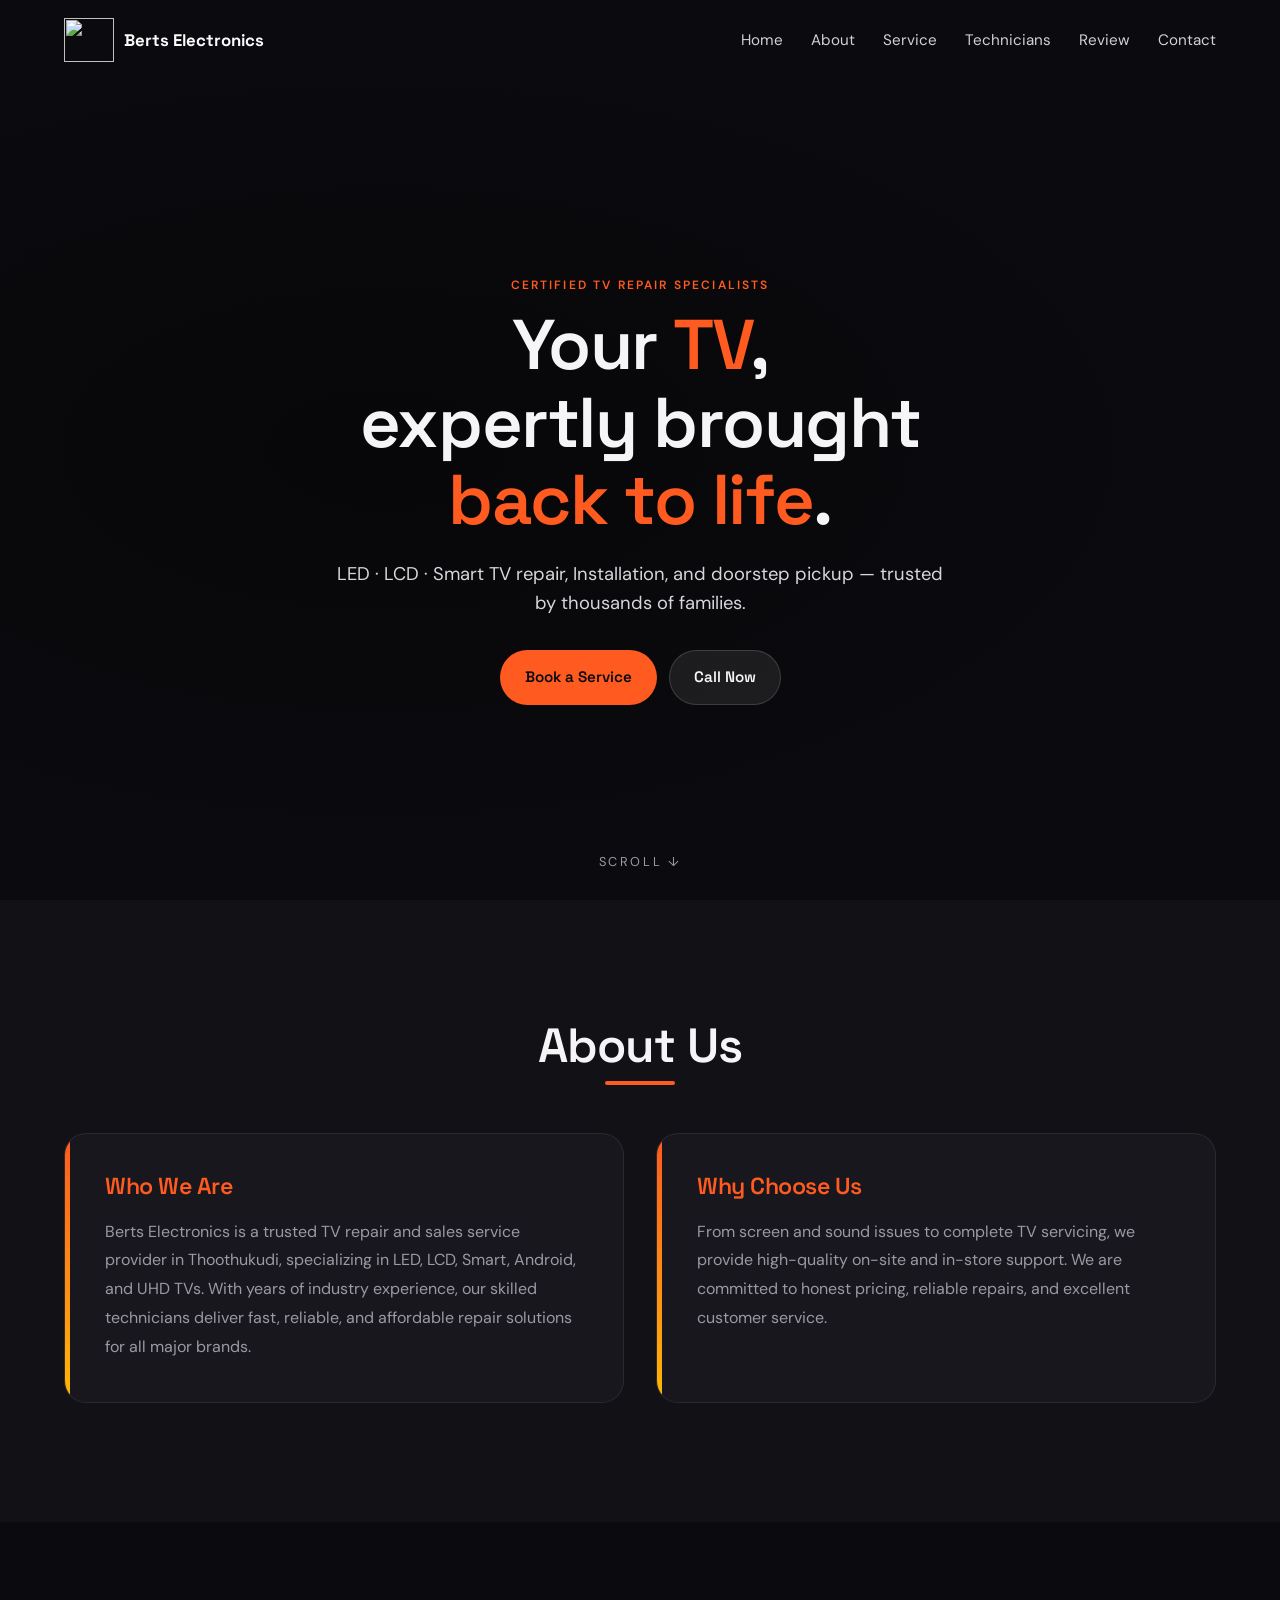
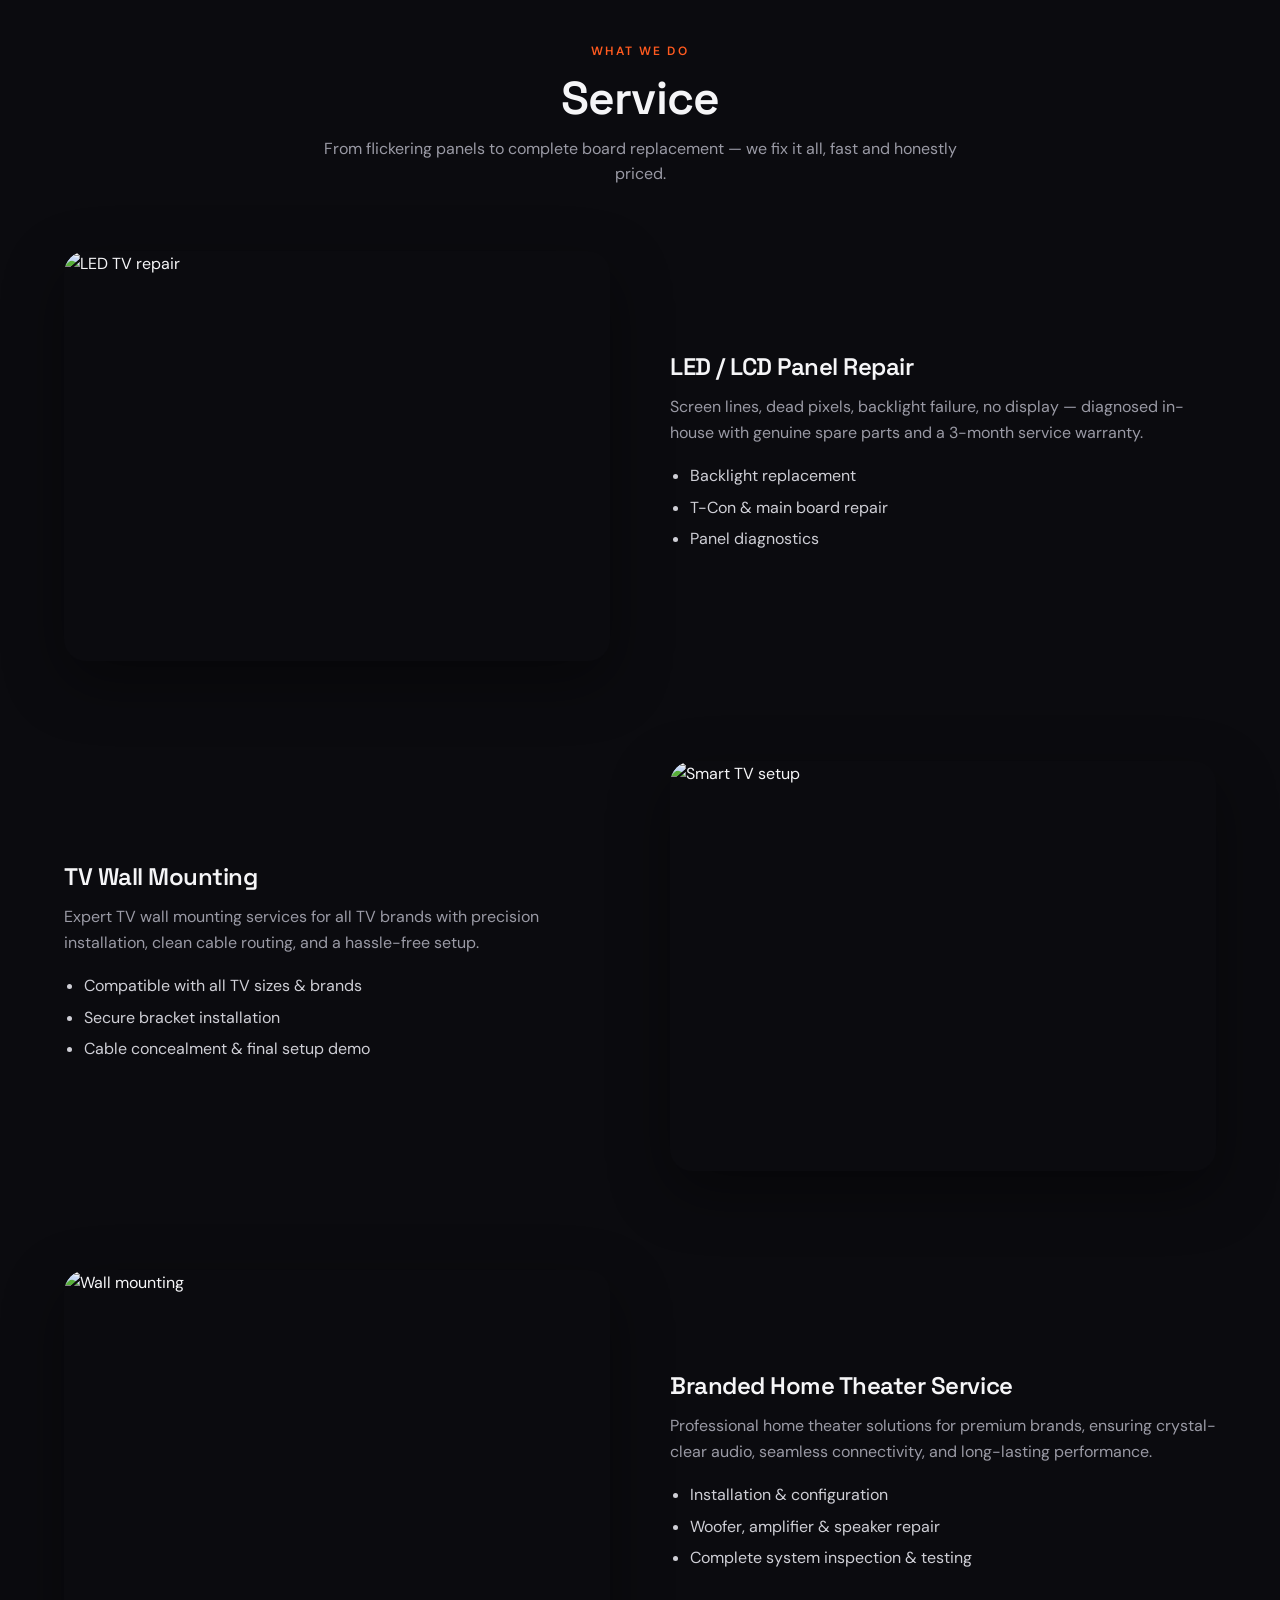
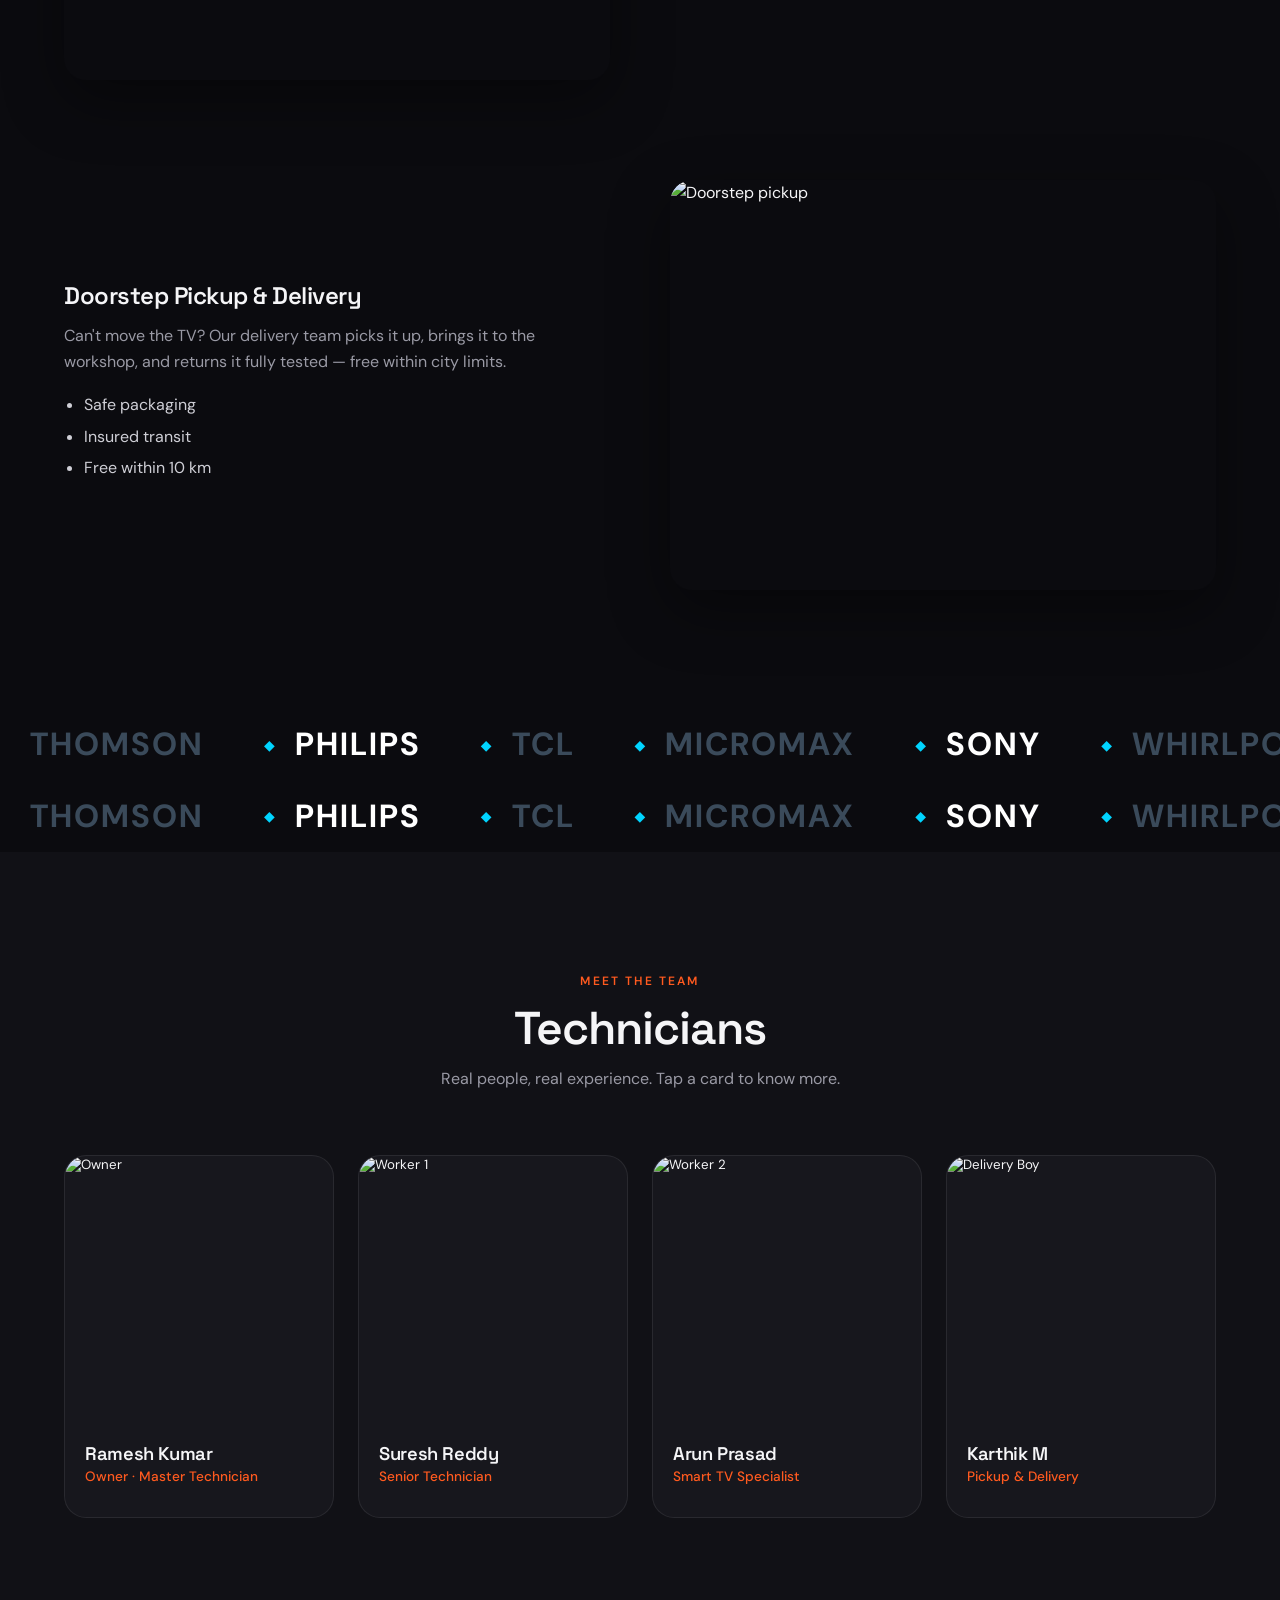
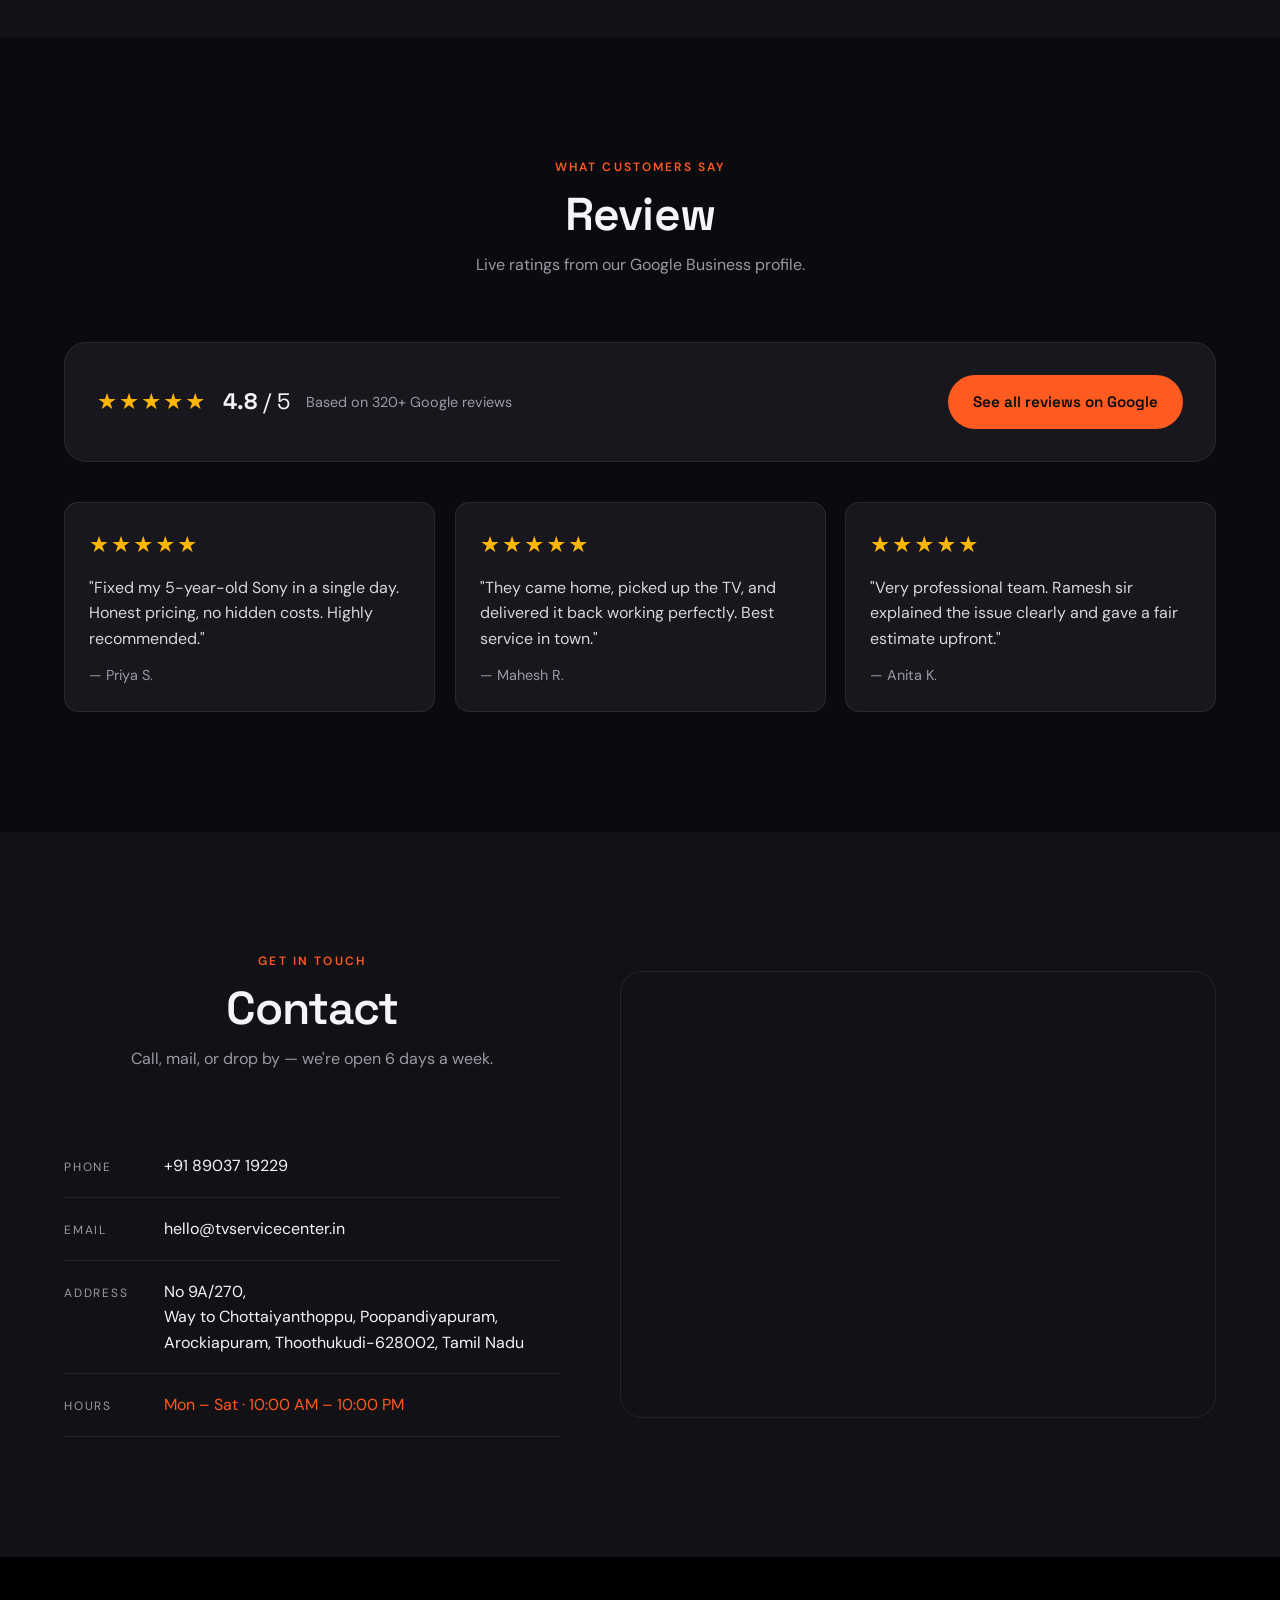
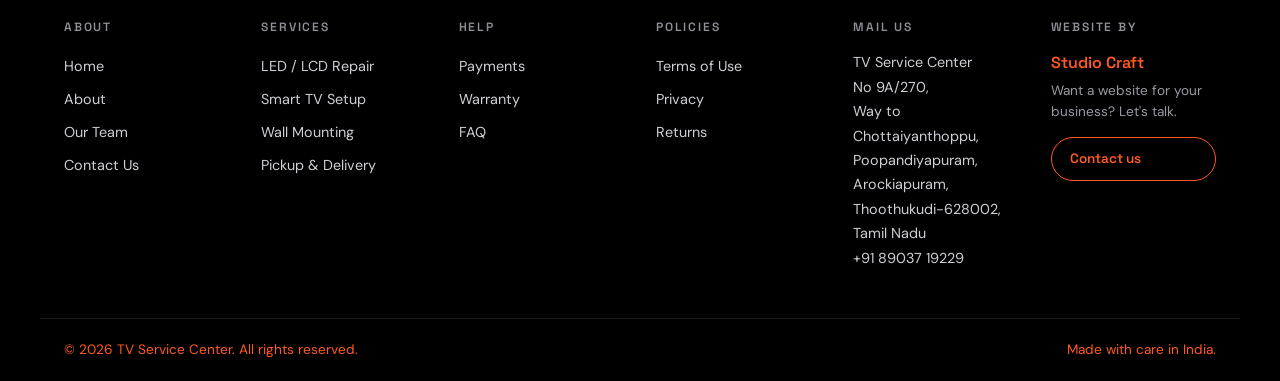
==== index.html @ b4cf9054 "commit" ====
<!doctype html>
<html lang="en">
<head>
<meta charset="utf-8" />
<meta name="viewport" content="width=device-width, initial-scale=1" />
<title>TV Service Center — Expert TV Repair</title>
<meta name="description" content="Trusted TV repair and service center. LED, LCD, Smart TV repair, installation, and doorstep delivery by certified technicians." />
<meta property="og:title" content="Sri Venkateswara TV Service Center" />
<meta property="og:description" content="Expert LED, LCD & Smart TV repair by certified technicians." />
<meta property="og:type" content="website" />
<meta name="twitter:card" content="summary_large_image" />
<link rel="preconnect" href="https://fonts.googleapis.com">
<link rel="preconnect" href="https://fonts.gstatic.com" crossorigin>
<link href="https://fonts.googleapis.com/css2?family=Space+Grotesk:wght@400;500;600;700&family=DM+Sans:wght@400;500;700&display=swap" rel="stylesheet">
<link rel="stylesheet" href="./styles.css" />
</head>
<body>

<header id="site-header" class="header">
  <div class="header-inner">
    <a href="#home" class="logo" aria-label="Home">                     
      <img src="https://res.cloudinary.com/dxec0lij3/image/upload/v1784879596/bert_dbbknb.png" alt="" width="50" height="44" class="d-inline-block align-text-top">
      <span class="logo-text">Berts Electronics</span>
    </a>
    <nav class="nav" id="nav">
      <a href="#home">Home</a>
      <a href="#about">About</a>
      <a href="#service">Service</a>
      <a href="#technicians">Technicians</a>
      <a href="#review">Review</a>
      <a href="#contact">Contact</a>
    </nav>
    <button class="hamburger" id="hamburger" aria-label="Toggle menu" aria-expanded="false">
      <span></span><span></span><span></span>
    </button>
  </div>
</header>

<main>

<!-- HOME -->
<section id="home" class="hero">
  <video class="hero-video" autoplay muted loop playsinline preload="auto" poster="">
    <source src="home-banner-tv-reassembling.mp4" />
  </video>
  <div class="hero-overlay"></div>
  <div class="hero-content reveal">
    <p class="eyebrow">Certified TV Repair Specialists</p>
    <h1>Your <span>TV</span>, <br/>expertly brought <span>back to life</span>.</h1>
    <p class="hero-sub">LED · LCD · Smart TV repair, Installation, and doorstep pickup — trusted by thousands of families.</p>
    <div class="hero-cta">
      <a href="#contact" class="btn btn-primary">Book a Service</a>
      <a href="tel:" class="btn btn-ghost">Call Now</a>
    </div>
  </div>
  <div class="hero-scroll" aria-hidden="true">Scroll ↓</div>
</section>

<section id="about" class="section">
  <div class="container">

    <div class="section-title reveal">
      <h2>About Us</h2>
    </div>

    <div class="about-content">

      <div class="about-box reveal">
        <h3>Who We Are</h3>
        <p>
          Berts Electronics is a trusted TV repair and sales service provider in
          Thoothukudi, specializing in LED, LCD, Smart, Android, and UHD TVs.
          With years of industry experience, our skilled technicians deliver
          fast, reliable, and affordable repair solutions for all major brands.
        </p>
      </div>

      <div class="about-box reveal">
        <h3>Why Choose Us</h3>
        <p>
          From screen and sound issues to complete TV servicing, we provide
          high-quality on-site and in-store support. We are committed to honest
          pricing, reliable repairs, and excellent customer service.
        </p>
      </div>

    </div>

  </div>
</section>

<!-- SERVICE -->
<section id="service" class="section">
  <div class="container">
    <header class="section-head reveal">
      <p class="eyebrow">What we do</p>
      <h2>Service</h2>
      <p class="section-sub">From flickering panels to complete board replacement — we fix it all, fast and honestly priced.</p>
    </header>

    <div class="service-row reveal">
      <div class="service-media">
        <img src="https://images.unsplash.com/photo-1593359677879-a4bb92f829d1?auto=format&fit=crop&w=900&q=80" alt="LED TV repair" loading="lazy"/>
      </div>
      <div class="service-copy">
        <h3>LED / LCD Panel Repair</h3>
        <p>Screen lines, dead pixels, backlight failure, no display — diagnosed in-house with genuine spare parts and a 3-month service warranty.</p>
        <ul><li>Backlight replacement</li><li>T-Con & main board repair</li><li>Panel diagnostics</li></ul>
      </div>
    </div>

    <div class="service-row reverse reveal">
      <div class="service-media">
        <img src="https://res.cloudinary.com/dxec0lij3/image/upload/v1785405092/TV_Wall_Mounting_1_ea057z.png" alt="Smart TV setup" loading="lazy"/>
      </div>
      <div class="service-copy">
        <h3>TV Wall Mounting</h3>
        <p>Expert TV wall mounting services for all TV brands with precision installation, clean cable routing, and a hassle-free setup.</p>
        <ul><li>Compatible with all TV sizes & brands</li><li>Secure bracket installation</li><li>Cable concealment & final setup demo</li></ul>
      </div>
    </div>

    <div class="service-row reveal">
      <div class="service-media">
        <img src="https://res.cloudinary.com/dxec0lij3/image/upload/v1785402801/Airbrush-image-extender_konmqg.jpg" alt="Wall mounting" loading="lazy"/>
      </div>
      <div class="service-copy">
        <h3>Branded Home Theater Service</h3>
        <p>Professional home theater solutions for premium brands, ensuring crystal-clear audio, seamless connectivity, and long-lasting performance.</p>
        <ul><li>Installation & configuration</li><li>Woofer, amplifier & speaker repair</li><li>Complete system inspection & testing</li></ul>
      </div>
    </div>

    <div class="service-row reverse reveal">
      <div class="service-media">
        <img src="https://images.unsplash.com/photo-1593784991095-a205069470b6?auto=format&fit=crop&w=900&q=80" alt="Doorstep pickup" loading="lazy"/>
      </div>
      <div class="service-copy">
        <h3>Doorstep Pickup & Delivery</h3>
        <p>Can't move the TV? Our delivery team picks it up, brings it to the workshop, and returns it fully tested — free within city limits.</p>
        <ul><li>Safe packaging</li><li>Insured transit</li><li>Free within 10 km</li></ul>
      </div>
    </div>
  </div>
</section>

<!-- Brands -->

<!-- ROW 1: MOVES LEFT -->
  <div class="marquee-wrapper row-1">
    <div class="marquee-track">
      <!-- Set 1 -->
       <div class="brand-item"><span class="brand-name dim">THOMSON</span></div>
      <div class="brand-item"><span class="separator">◆</span><span class="brand-name bright">PHILIPS</span></div>
      <div class="brand-item"><span class="separator">◆</span><span class="brand-name dim">TCL</span></div>
      <div class="brand-item"><span class="separator">◆</span><span class="brand-name dim">MICROMAX</span></div>
      <div class="brand-item"><span class="separator">◆</span><span class="brand-name bright">SONY</span></div>
      <div class="brand-item"><span class="separator">◆</span><span class="brand-name dim">WHIRLPOOL</span></div>
      <div class="brand-item"><span class="separator">◆</span><span class="brand-name dim">ONIDA</span></div>
      <div class="brand-item"><span class="separator">◆</span><span class="brand-name bright">PANASONIC</span></div>
      <div class="brand-item"><span class="separator">◆</span><span class="brand-name dim">SAMSUNG</span></div>
      <div class="brand-item"><span class="separator">◆</span><span class="brand-name dim">LG</span></div>
      <div class="brand-item"><span class="separator">◆</span><span class="brand-name bright">MI</span></div>
      <div class="brand-item"><span class="separator">◆</span><span class="brand-name dim">HAIER</span></div>
      <!-- Set 2 (Duplicate for seamless loop) -->
      <div class="brand-item"><span class="separator">◆</span><span class="brand-name dim">SONY</span></div>
      <div class="brand-item"><span class="separator">◆</span><span class="brand-name bright">PHILIPS</span></div>
      <div class="brand-item"><span class="separator">◆</span><span class="brand-name dim">DENON</span></div>
      <div class="brand-item"><span class="separator">◆</span><span class="brand-name dim">LG</span></div>
      <div class="brand-item"><span class="separator">◆</span><span class="brand-name bright">KLIPSCH</span></div>
      <div class="brand-item"><span class="separator">◆</span><span class="brand-name dim">PINEER</span></div>
      <div class="brand-item"><span class="separator">◆</span><span class="brand-name dim">YAMAHA</span></div>
      <div class="brand-item"><span class="separator">◆</span><span class="brand-name bright">BOSE</span></div>
      <div class="brand-item"><span class="separator">◆</span><span class="brand-name dim">JBL</span></div>
      <div class="brand-item"><span class="separator">◆</span><span class="brand-name dim">SAMSUNG</span></div>
      <div class="brand-item"><span class="separator">◆</span><span class="brand-name bright">ONKYO</span></div>
      <div class="brand-item"><span class="separator">◆</span><span class="brand-name dim">MARANTZ</span></div>
    </div>
  </div>


  <!-- ROW 2: MOVES RIGHT -->
  <div class="marquee-wrapper row-2">
    <div class="marquee-track">
      <!-- Set 1 -->
      <div class="brand-item"><span class="brand-name dim">THOMSON</span></div>
      <div class="brand-item"><span class="separator">◆</span><span class="brand-name bright">PHILIPS</span></div>
      <div class="brand-item"><span class="separator">◆</span><span class="brand-name dim">TCL</span></div>
      <div class="brand-item"><span class="separator">◆</span><span class="brand-name dim">MICROMAX</span></div>
      <div class="brand-item"><span class="separator">◆</span><span class="brand-name bright">SONY</span></div>
      <div class="brand-item"><span class="separator">◆</span><span class="brand-name dim">WHIRLPOOL</span></div>
      <div class="brand-item"><span class="separator">◆</span><span class="brand-name dim">ONIDA</span></div>
      <div class="brand-item"><span class="separator">◆</span><span class="brand-name bright">PANASONIC</span></div>
      <div class="brand-item"><span class="separator">◆</span><span class="brand-name dim">SAMSUNG</span></div>
      <div class="brand-item"><span class="separator">◆</span><span class="brand-name dim">LG</span></div>
      <div class="brand-item"><span class="separator">◆</span><span class="brand-name bright">MI</span></div>
      <div class="brand-item"><span class="separator">◆</span><span class="brand-name dim">HAIER</span></div>
      <!-- Set 2 (Duplicate for seamless loop) -->
      <div class="brand-item"><span class="separator">◆</span><span class="brand-name dim">SONY</span></div>
      <div class="brand-item"><span class="separator">◆</span><span class="brand-name bright">PHILIPS</span></div>
      <div class="brand-item"><span class="separator">◆</span><span class="brand-name dim">DENON</span></div>
      <div class="brand-item"><span class="separator">◆</span><span class="brand-name dim">LG</span></div>
      <div class="brand-item"><span class="separator">◆</span><span class="brand-name bright">KLIPSCH</span></div>
      <div class="brand-item"><span class="separator">◆</span><span class="brand-name dim">PINEER</span></div>
      <div class="brand-item"><span class="separator">◆</span><span class="brand-name dim">YAMAHA</span></div>
      <div class="brand-item"><span class="separator">◆</span><span class="brand-name bright">BOSE</span></div>
      <div class="brand-item"><span class="separator">◆</span><span class="brand-name dim">JBL</span></div>
      <div class="brand-item"><span class="separator">◆</span><span class="brand-name dim">SAMSUNG</span></div>
      <div class="brand-item"><span class="separator">◆</span><span class="brand-name bright">ONKYO</span></div>
      <div class="brand-item"><span class="separator">◆</span><span class="brand-name dim">MARANTZ</span></div>
    </div>
  </div>


<!-- TECHNICIANS -->
<section id="technicians" class="section section-alt">
  <div class="container">
    <header class="section-head reveal">
      <p class="eyebrow">Meet the team</p>
      <h2>Technicians</h2>
      <p class="section-sub">Real people, real experience. Tap a card to know more.</p>
    </header>

    <div class="tech-grid">
      <button class="tech-card reveal" data-tech>
        <div class="tech-photo"><img src="d:\shiyam sundar A.jpeg" alt="Owner"></div>
        <div class="tech-info">
          <h4>Ramesh Kumar</h4>
          <p class="role">Owner · Master Technician</p>
          <p class="bio">25+ years fixing every TV brand under the sun. Founded the shop in 1999 and still on the workbench every day.</p>
        </div>
      </button>

      <button class="tech-card reveal" data-tech>
        <div class="tech-photo"><img src="https://images.unsplash.com/photo-1568602471122-7832951cc4c5?auto=format&fit=crop&w=600&q=80" alt="Worker 1"></div>
        <div class="tech-info">
          <h4>Suresh Reddy</h4>
          <p class="role">Senior Technician</p>
          <p class="bio">12 years specialising in LED backlight & panel-level board repair. Loves a stubborn no-display case.</p>
        </div>
      </button>

      <button class="tech-card reveal" data-tech>
        <div class="tech-photo"><img src="https://images.unsplash.com/photo-1607990281513-2c110a25bd8c?auto=format&fit=crop&w=600&q=80" alt="Worker 2"></div>
        <div class="tech-info">
          <h4>Arun Prasad</h4>
          <p class="role">Smart TV Specialist</p>
          <p class="bio">8 years on Android TV, Google TV & webOS software issues. Handles installations and home visits.</p>
        </div>
      </button>

      <button class="tech-card reveal" data-tech>
        <div class="tech-photo"><img src="https://images.unsplash.com/photo-1519085360753-af0119f7cbe7?auto=format&fit=crop&w=600&q=80" alt="Delivery Boy"></div>
        <div class="tech-info">
          <h4>Karthik M</h4>
          <p class="role">Pickup & Delivery</p>
          <p class="bio">Careful hands, safe packaging. Handles free pickup and delivery across the city — always on time.</p>
        </div>
      </button>
    </div>
  </div>
</section>

<!-- REVIEW -->
<section id="review" class="section">
  <div class="container">
    <header class="section-head reveal">
      <p class="eyebrow">What customers say</p>
      <h2>Review</h2>
      <p class="section-sub">Live ratings from our Google Business profile.</p>
    </header>

    <div class="review-summary reveal">
      <div class="rating">
        <div class="stars" aria-label="4.8 out of 5">★★★★★</div>
        <div class="rating-num"><strong>4.8</strong> / 5</div>
        <div class="rating-count">Based on 320+ Google reviews</div>
      </div>
      <a class="btn btn-primary" href="https://www.google.com/search?sca_esv=fc2a7f6adb56bd6b&rlz=1C1JJTC_enIN1116IN1116&sxsrf=APpeQnsVz6MAsLkVEgzCb1kdIfWwuCz1jA:1784819504328&si=APenkKm7iecQ4G6P-TsbSMFKIQtv3EFIqRAFw-i8uEbk55Z-_zcwGJxedzpgOB3s9_1G5XXPCMLr0qy0IXt0QPMUE5WLp3lL2jO7cyNG6PFw_taj_pJNt7Boi5NCys2McWf2Ibt1HAqUxA6A3pj9jE_Zp1r_cSx00g%3D%3D&q=Bert%27s+Electronics+Reviews&sa=X&ved=2ahUKEwjqtqzkiumVAxXSTWcHHUXQAZ8Q0bkNegQIHhAI&biw=1536&bih=776&dpr=1.25" target="_blank" rel="noopener">See all reviews on Google</a>
    </div>

    <div class="review-grid">
      <article class="review-card reveal">
        <div class="stars">★★★★★</div>
        <p>"Fixed my 5-year-old Sony in a single day. Honest pricing, no hidden costs. Highly recommended."</p>
        <footer>— Priya S.</footer>
      </article>
      <article class="review-card reveal">
        <div class="stars">★★★★★</div>
        <p>"They came home, picked up the TV, and delivered it back working perfectly. Best service in town."</p>
        <footer>— Mahesh R.</footer>
      </article>
      <article class="review-card reveal">
        <div class="stars">★★★★★</div>
        <p>"Very professional team. Ramesh sir explained the issue clearly and gave a fair estimate upfront."</p>
        <footer>— Anita K.</footer>
      </article>
    </div>
  </div>
</section>

<!-- CONTACT -->
<section id="contact" class="section section-alt">
  <div class="container contact-grid">
    <div class="reveal">
      <header class="section-head">
        <p class="eyebrow">Get in touch</p>
        <h2>Contact</h2>
        <p class="section-sub">Call, mail, or drop by — we're open 6 days a week.</p>
      </header>

      <ul class="contact-list">
        <li><span>Phone</span><a href="tel:+918903719229">+91 89037 19229</a></li>
        <li><span>Email</span><a href="mailto:hello@tvservicecenter.in">hello@tvservicecenter.in</a></li>
        <li><span>Address</span><address>No 9A/270,<br/>Way to Chottaiyanthoppu, Poopandiyapuram, Arockiapuram, Thoothukudi-628002, Tamil Nadu</address></li>
        <li><span>Hours</span><span>Mon – Sat · 10:00 AM – 10:00 PM</span></li>
      </ul>
    </div>

    <div class="map reveal">
      <iframe
       src="https://www.google.com/maps/embed?pb=!1m18!1m12!1m3!1d3983.62427244972!2d78.14188217506357!3d8.827715391225816!2m3!1f0!2f0!3f0!3m2!1i1024!2i768!4f13.1!3m3!1m2!1s0x3b03e5e92bcacc39%3A0x1d4fe453c561b82b!2sBert&#39;s%20Electronics!5e1!3m2!1sen!2sin!4v1784819647592!5m2!1sen!2sin" width="600" height="450" style="border:0;" allowfullscreen="" loading="lazy" referrerpolicy="strict-origin-when-cross-origin"
        width="100%" height="100%" style="border:0" loading="lazy" allowfullscreen
        referrerpolicy="no-referrer-when-downgrade" title="Shop location"></iframe>
    </div>
  </div>
</section>

</main>

<footer class="footer">
  <div class="container footer-grid">
    <div>
      <h5>About</h5>
      <a href="#home">Home</a>
      <a href="#about">About</a>
      <a href="#technicians">Our Team</a>
      <a href="#contact">Contact Us</a>
    </div>
    <div>
      <h5>Services</h5>
      <a href="#service">LED / LCD Repair</a>
      <a href="#service">Smart TV Setup</a>
      <a href="#service">Wall Mounting</a>
      <a href="#service">Pickup & Delivery</a>
    </div>
    <div>
      <h5>Help</h5>
      <a href="#contact">Payments</a>
      <a href="#contact">Warranty</a>
      <a href="#contact">FAQ</a>
    </div>
    <div>
      <h5>Policies</h5>
      <a href="#">Terms of Use</a>
      <a href="#">Privacy</a>
      <a href="#">Returns</a>
    </div>
    <div>
      <h5>Mail Us</h5>
      <address>
        TV Service Center<br/>
        No 9A/270,<br/>
        Way to Chottaiyanthoppu, Poopandiyapuram, Arockiapuram, Thoothukudi-628002, Tamil Nadu<br/>
        +91 89037 19229
      </address>
    </div>
    <div class="footer-selfpromo">
      <h5>Website by</h5>
      <p class="studio">Studio Craft</p>
      <p class="pitch">Want a website for your business? Let's talk.</p>
      <a href="mailto:studio@example.com" class="btn btn-outline">Contact us</a>
    </div>
  </div>
  <div class="footer-bottom">
    <div class="container">
      <span>© 2026 TV Service Center. All rights reserved.</span>
      <span>Made with care in India.</span>
    </div>
  </div>
</footer>

<script src="./script.js"></script>
</body>
</html>
---- styles.css ----
/* ---------- Design tokens ---------- */
:root {
  --bg: #0b0b0f;
  --surface: #111116;
  --surface-2: #17171d;
  --text: #f5f5f7;
  --muted: #9a9aa5;
  --border: rgba(255,255,255,0.08);
  --primary:  #ff5a1f;        /* electric orange - repair/energy */
  --primary-2: #ffb703;
  --accent: #22d3ee;
  --radius: 14px;
  --radius-lg: 22px;
  --maxw: 1200px;
  --font-display: "Space Grotesk", system-ui, sans-serif;
  --font-body: "DM Sans", system-ui, sans-serif;
  --ease: cubic-bezier(.2,.7,.2,1);
}

* { box-sizing: border-box; }
html { scroll-behavior: smooth; scrollbar-width: thin; scrollbar-color: #333 transparent; }
html::-webkit-scrollbar { width: 8px; }
html::-webkit-scrollbar-thumb { background: #2a2a33; border-radius: 8px; }
body {
  margin: 0;
  background: var(--bg);
  color: var(--text);
  font-family: var(--font-body);
  font-size: 16px;
  line-height: 1.6;
  -webkit-font-smoothing: antialiased;
}
img { max-width: 100%; display: block; }
a { color: inherit; text-decoration: none; }

h1,h2,h3,h4,h5 { font-family: var(--font-display); font-weight: 600; letter-spacing: -0.02em; margin: 0; line-height: 1.1; }
h1 { font-size: clamp(2.4rem, 5.5vw, 4.6rem); }
h2 { font-size: clamp(1.9rem, 3.6vw, 3rem); }
h3 { font-size: 1.5rem; }

.container { max-width: var(--maxw); margin: 0 auto; padding: 0 24px; }
.eyebrow { text-transform: uppercase; letter-spacing: 0.18em; font-size: 0.75rem; color: var(--primary); font-weight: 600; margin: 0 0 12px; }

/* ---------- Header ---------- */
.header {
  position: fixed; top: 0; left: 0; right: 0; z-index: 100;
  transition: transform .4s var(--ease), background .3s var(--ease), backdrop-filter .3s var(--ease);
  background: transparent;
}
.header.scrolled { background: rgba(11,11,15,0.75); backdrop-filter: blur(14px); border-bottom: 1px solid var(--border); }
.header.hidden { transform: translateY(-110%); }
.header-inner { max-width: var(--maxw); margin: 0 auto; padding: 18px 24px; display: flex; align-items: center; justify-content: space-between; gap: 24px; }
.logo { display: flex; align-items: center; gap: 10px; font-family: var(--font-display); font-weight: 700; }
.logo-mark { display: inline-flex; width: 38px; height: 38px; border-radius: 50%; background: var(--primary); color: #000; align-items: center; justify-content: center; font-size: 0.85rem; letter-spacing: 0.05em; }
.logo-text { font-size: 1.05rem;color: rgb(251, 251, 251) }
.nav { display: flex; gap: 28px; }
.nav a { font-size: 0.95rem; color: var(--text); opacity: .85; transition: opacity .2s, color .2s; position: relative; }
.nav a:hover { opacity: 1; color: var(--primary); }

.hamburger { display: none; background: none; border: 0; width: 40px; height: 40px; flex-direction: column; justify-content: center; gap: 5px; cursor: pointer; padding: 0; }
.hamburger span { display: block; height: 2px; width: 22px; background: var(--text); margin: 0 auto; transition: transform .3s, opacity .3s; }
.hamburger.open span:nth-child(1) { transform: translateY(7px) rotate(45deg); }
.hamburger.open span:nth-child(2) { opacity: 0; }
.hamburger.open span:nth-child(3) { transform: translateY(-7px) rotate(-45deg); }

/* ---------- About ---------- */
#about {
  padding: 120px 0;
  background: var(--surface);
}

.section-title {
  text-align: center;
  margin-bottom: 60px;
}

.section-title h2 {
  font-family: var(--font-display);
  font-size: clamp(2rem, 4vw, 3rem);
  color: var(--text);
  position: relative;
  display: inline-block;
}

.section-title h2::after {
  content: "";
  width: 70px;
  height: 4px;
  background: var(--primary);
  border-radius: 20px;
  position: absolute;
  left: 50%;
  bottom: -12px;
  transform: translateX(-50%);
}

.about-content {
  display: grid;
  grid-template-columns: repeat(2, 1fr);
  gap: 32px;
}

.about-box {
  background: var(--surface-2);
  border: 1px solid var(--border);
  border-radius: var(--radius-lg);
  padding: 40px;
  transition: all .35s var(--ease);
  position: relative;
  overflow: hidden;
}

.about-box::before {
  content: "";
  position: absolute;
  top: 0;
  left: 0;
  width: 5px;
  height: 100%;
  background: linear-gradient(
      to bottom,
      var(--primary),
      var(--primary-2)
  );
}

.about-box:hover {
  transform: translateY(-8px);
  border-color: var(--primary);
  box-shadow: 0 20px 45px rgba(0,0,0,.35);
}

.about-box h3 {
  font-family: var(--font-display);
  color: var(--primary);
  margin-bottom: 18px;
  font-size: 1.45rem;
}

.about-box p {
  color: var(--muted);
  line-height: 1.8;
  margin: 0;
}

.reveal {
  opacity: 0;
  transform: translateY(40px);
  transition: opacity .8s var(--ease), transform .8s var(--ease);
}

.reveal.in {
  opacity: 1;
  transform: translateY(0);
}

/* Responsive */
@media (max-width: 768px) {
  #about {
    padding: 80px 0;
  }

  .about-content {
    grid-template-columns: 1fr;
  }

  .about-box {
    padding: 30px;
  }
}

/* ---------- Hero ---------- */
span{ color: var(--primary); }
.hero { position: relative; min-height: 100vh; display: flex; align-items: center; overflow: hidden; }
.hero-video { position: absolute; inset: 0; width: 100%; height: 100%; object-fit: cover; z-index: 0; }
.hero-overlay {
  position: absolute; inset: 0; z-index: 1;
  background: radial-gradient(ellipse at 30% 50%, rgba(0,0,0,0.35), rgba(11,11,15,0.85) 70%),
              linear-gradient(180deg, rgba(11,11,15,0.2), rgba(11,11,15,0.9));
}
.hero-content { position: relative; z-index: 2; max-width: 780px; padding: 120px 24px 40px; margin: 0 auto; text-align: center; }
.hero-content h1 { margin: 8px 0 20px; }
.hero-sub { color: #d6d6dc; font-size: 1.15rem; max-width: 620px; margin: 0 auto; }
.hero-cta { margin-top: 32px; display: flex; gap: 12px; justify-content: center; flex-wrap: wrap; }
.hero-scroll { position: absolute; bottom: 28px; left: 50%; transform: translateX(-50%); z-index: 2; color: var(--muted); font-size: 0.8rem; letter-spacing: 0.2em; text-transform: uppercase; animation: bob 2.4s ease-in-out infinite; }
@keyframes bob { 0%,100% { transform: translate(-50%, 0);} 50% { transform: translate(-50%, 6px);} }

/* ---------- Buttons ---------- */
.btn { display: inline-flex; align-items: center; gap: 8px; padding: 14px 24px; border-radius: 999px; font-weight: 600; font-family: var(--font-display); font-size: 0.95rem; transition: transform .2s var(--ease), background .2s, color .2s, border-color .2s; border: 1px solid transparent; cursor: pointer; }
.btn:hover { transform: translateY(-2px); }
.btn-primary { background: var(--primary); color: #0b0b0f; }
.btn-primary:hover { background: #ff7a44; }
.btn-ghost { background: rgba(255,255,255,0.08); color: var(--text); border-color: rgba(255,255,255,0.15); }
.btn-ghost:hover { background: rgba(255,255,255,0.14); }
.btn-outline { background: transparent; border-color: var(--primary); color: var(--primary); }
.btn-outline:hover { background: var(--primary); color: #0b0b0f; }

/* ---------- Sections ---------- */
.section { padding: 120px 0; }
.section-alt { background: var(--surface); }
.section-head { text-align: center; max-width: 640px; margin: 0 auto 64px; }
.section-sub { color: var(--muted); margin-top: 12px; }

/* Service rows */
.service-row { display: grid; grid-template-columns: 1fr 1fr; gap: 60px; align-items: center; margin-bottom: 100px; }
.service-row:last-child { margin-bottom: 0; }
.service-row.reverse .service-media { order: 2; }
.service-media img { border-radius: var(--radius-lg); aspect-ratio: 4/3; object-fit: cover; transition: transform .6s var(--ease); }
.service-media { overflow: hidden; border-radius: var(--radius-lg); box-shadow: 0 20px 60px rgba(0,0,0,.4); }
.service-media:hover img { transform: scale(1.05); }
.service-copy h3 { margin-bottom: 14px; }
.service-copy p { color: var(--muted); margin: 0 0 18px; }
.service-copy ul { padding-left: 20px; color: #cfcfd6; margin: 0; }
.service-copy ul li { margin-bottom: 6px; }

/* Technicians */
.tech-grid { display: grid; grid-template-columns: repeat(4, 1fr); gap: 24px; }
.tech-card { background: var(--surface-2); border: 1px solid var(--border); border-radius: var(--radius-lg); overflow: hidden; text-align: left; padding: 0; font-family: inherit; color: inherit; cursor: pointer; transition: transform .3s var(--ease), border-color .3s; }
.tech-card:hover { transform: translateY(-6px); border-color: var(--primary); }
.tech-photo { aspect-ratio: 1/1; overflow: hidden; }
.tech-photo img { width: 100%; height: 100%; object-fit: cover; transition: transform .6s var(--ease); }
.tech-card:hover .tech-photo img { transform: scale(1.1); }
.tech-info { padding: 20px; }
.tech-info h4 { font-size: 1.15rem; margin-bottom: 4px; }
.tech-info .role { color: var(--primary); font-size: 0.85rem; margin: 0 0 12px; font-weight: 500; }
.tech-info .bio {
  color: var(--muted); font-size: 0.9rem; margin: 0;
  max-height: 0; overflow: hidden; opacity: 0;
  transition: max-height .5s var(--ease), opacity .3s;
}
.tech-card.open .tech-info .bio { max-height: 200px; opacity: 1; margin-top: 4px; }

/* Review */
.review-summary { display: flex; align-items: center; justify-content: space-between; gap: 24px; background: var(--surface-2); border: 1px solid var(--border); border-radius: var(--radius-lg); padding: 32px; margin-bottom: 40px; flex-wrap: wrap; }
.rating { display: flex; align-items: center; gap: 16px; flex-wrap: wrap; }
.stars { color: var(--primary-2); font-size: 1.4rem; letter-spacing: 2px; }
.rating-num { font-family: var(--font-display); font-size: 1.4rem; }
.rating-count { color: var(--muted); font-size: 0.9rem; }
.review-grid { display: grid; grid-template-columns: repeat(3, 1fr); gap: 20px; }
.review-card { background: var(--surface-2); border: 1px solid var(--border); border-radius: var(--radius); padding: 24px; }
.review-card p { color: #d6d6dc; margin: 12px 0; }
.review-card footer { color: var(--muted); font-size: 0.9rem; }

/* Contact */
.contact-grid { display: grid; grid-template-columns: 1fr 1.2fr; gap: 60px; align-items: center; }
.contact-list { list-style: none; padding: 0; margin: 32px 0 0; }
.contact-list li { display: grid; grid-template-columns: 100px 1fr; padding: 18px 0; border-bottom: 1px solid var(--border); align-items: baseline; }
.contact-list li span:first-child { color: var(--muted); text-transform: uppercase; font-size: 0.75rem; letter-spacing: 0.15em; }
.contact-list a:hover { color: var(--primary); }
.contact-list address { font-style: normal; }
.map { aspect-ratio: 4/3; border-radius: var(--radius-lg); overflow: hidden; border: 1px solid var(--border); }

/* Footer */
.footer { background: #000; color: #cfcfd6; padding: 64px 0 0; margin-top: 0; }
.footer-grid { display: grid; grid-template-columns: repeat(6, 1fr); gap: 32px; padding-bottom: 48px; border-bottom: 1px solid rgba(255,255,255,0.1); }
.footer-grid h5 { color: #8f8f98; text-transform: uppercase; letter-spacing: 0.15em; font-size: 0.75rem; margin-bottom: 16px; font-weight: 600; }
.footer-grid a { display: block; padding: 5px 0; font-size: 0.9rem; }
.footer-grid a:hover { color: var(--primary); }
.footer-grid address { font-style: normal; font-size: 0.9rem; line-height: 1.7; }
.footer-selfpromo .studio { font-family: var(--font-display); color: var(--primary); font-weight: 600; margin: 0 0 4px; }
.footer-selfpromo .pitch { font-size: 0.85rem; margin: 0 0 14px; color: var(--muted); }
.footer-selfpromo .btn { padding: 10px 18px; font-size: 0.85rem; }
.footer-bottom { padding: 20px 0; font-size: 0.85rem; color: var(--muted); }
.footer-bottom .container { display: flex; justify-content: space-between; flex-wrap: wrap; gap: 12px; }

/* ---------- Reveal animation ---------- */
.reveal { opacity: 0; transform: translateY(40px); transition: opacity .8s var(--ease), transform .8s var(--ease); will-change: transform, opacity; }
.reveal.in { opacity: 1; transform: translateY(0); }

/* ---------- Responsive ---------- */
@media (max-width: 960px) {
  .service-row, .contact-grid { grid-template-columns: 1fr; gap: 32px; margin-bottom: 60px; }
  .service-row.reverse .service-media { order: 0; }
  .tech-grid { grid-template-columns: repeat(2, 1fr); }
  .review-grid { grid-template-columns: 1fr; }
  .footer-grid { grid-template-columns: repeat(2, 1fr); }
  .section { padding: 80px 0; }
}
@media (max-width: 720px) {
  .nav { position: fixed; inset: 64px 0 auto 0; background: rgba(11,11,15,0.98); backdrop-filter: blur(20px); flex-direction: column; padding: 24px; gap: 4px; transform: translateY(-120%); transition: transform .4s var(--ease); border-bottom: 1px solid var(--border); }
  .nav.open { transform: translateY(0); }
  .nav a { padding: 14px 0; border-bottom: 1px solid var(--border); font-size: 1.05rem; }
  .hamburger { display: flex; }
  .hero-content { padding-top: 100px; }
  .contact-list li { grid-template-columns: 90px 1fr; }
}
@media (max-width: 480px) {
  .tech-grid, .footer-grid { grid-template-columns: 1fr; }
  .hero-cta { flex-direction: column; align-items: stretch; }
  .btn { justify-content: center; }
}

@media (prefers-reduced-motion: reduce) {
  .reveal { opacity: 1 !important; transform: none !important; transition: none !important; }
  .hero-video { display: none; }
  .hero { background: linear-gradient(135deg, #17171d, #0b0b0f); }
  * { animation: none !important; }
}

/* ---------- BRAND ---------- */

 .brand-section {
    position: relative;
    padding: 80px 0 60px;
    overflow: hidden;
    background-color: #0a0f1a;
    background-image:
      linear-gradient(90deg, transparent 0%, transparent 49.5%, #1a2a3a 49.5%, #1a2a3a 50.5%, transparent 50.5%, transparent 100%),
      linear-gradient(0deg, transparent 0%, transparent 49.5%, #1a2a3a 49.5%, #1a2a3a 50.5%, transparent 50.5%, transparent 100%);
    background-size: 80px 80px;
  }

  .brand-section::before {
    content: '';
    position: absolute;
    top: 0; left: 0; right: 0; bottom: 0;
    background:
      radial-gradient(circle at 20% 30%, rgba(30, 80, 120, 0.15) 0%, transparent 50%),
      radial-gradient(circle at 80% 70%, rgba(30, 80, 120, 0.1) 0%, transparent 50%);
    pointer-events: none;
  }

  /* ─ Header Area ── */
  .brand-header {
    display: flex;
    justify-content: space-between;
    align-items: flex-start;
    padding: 0 40px;
    margin-bottom: 50px;
    position: relative;
    z-index: 2;
  }

  .brand-header-left .label {
    color: #00d4ff;
    font-size: 14px;
    letter-spacing: 3px;
    text-transform: uppercase;
    margin-bottom: 12px;
  }

  .brand-header-left h2 {
    font-size: 42px;
    font-weight: 800;
    text-transform: uppercase;
    line-height: 1.15;
    max-width: 500px;
  }

  .brand-header-right {
    text-align: right;
    color: #7a8a9a;
    font-size: 13px;
    letter-spacing: 1.5px;
    line-height: 1.8;
    padding-top: 30px;
  }

  /* ── Marquee Container ── */
  .marquee-wrapper {
    position: relative;
    z-index: 2;
    overflow: hidden;
    padding: 10px 0;
  }

  /* Pause animation on hover for any row */
  .marquee-wrapper:hover .marquee-track {
    animation-play-state: paused;
  }

  .marquee-track {
    display: flex;
    width: max-content;
  }

  /* Row 1: Moves Left */
  .row-1 .marquee-track {
    animation: scroll-left 20s linear infinite;
  }

  /* Row 2: Moves Right */
  .row-2 .marquee-track {
    animation: scroll-right 25s linear infinite;
  }

  .marquee-track .brand-item {
    display: flex;
    align-items: center;
    gap: 20px;
    padding: 0 30px;
    white-space: nowrap;
  }

  .marquee-track .brand-item .brand-name {
    font-size: 32px;
    font-weight: 700;
    text-transform: uppercase;
    letter-spacing: 2px;
  }

  .marquee-track .brand-item .brand-name.bright {
    color: #ffffff;
  }

  .marquee-track .brand-item .brand-name.dim {
    color: #3a4a5a;
  }

  .marquee-track .brand-item .separator {
    color: #00d4ff;
    font-size: 14px;
  }

  /* ── Keyframes ── */
  
  /* Standard Left Scroll */
  @keyframes scroll-left {
    0% { transform: translateX(0); }
    100% { transform: translateX(-50%); }
  }

  /* New Right Scroll */
  @keyframes scroll-right {
    0% { transform: translateX(-50%); }
    100% { transform: translateX(0); }
  }

  /* ── Responsive ── */
  @media (max-width: 768px) {
    .brand-header {
      flex-direction: column;
      gap: 20px;
      padding: 0 20px;
    }
    .brand-header-left h2 { font-size: 28px; }
    .marquee-track .brand-item .brand-name { font-size: 22px; }
    .marquee-track .brand-item { padding: 0 15px; gap: 12px; }
  }
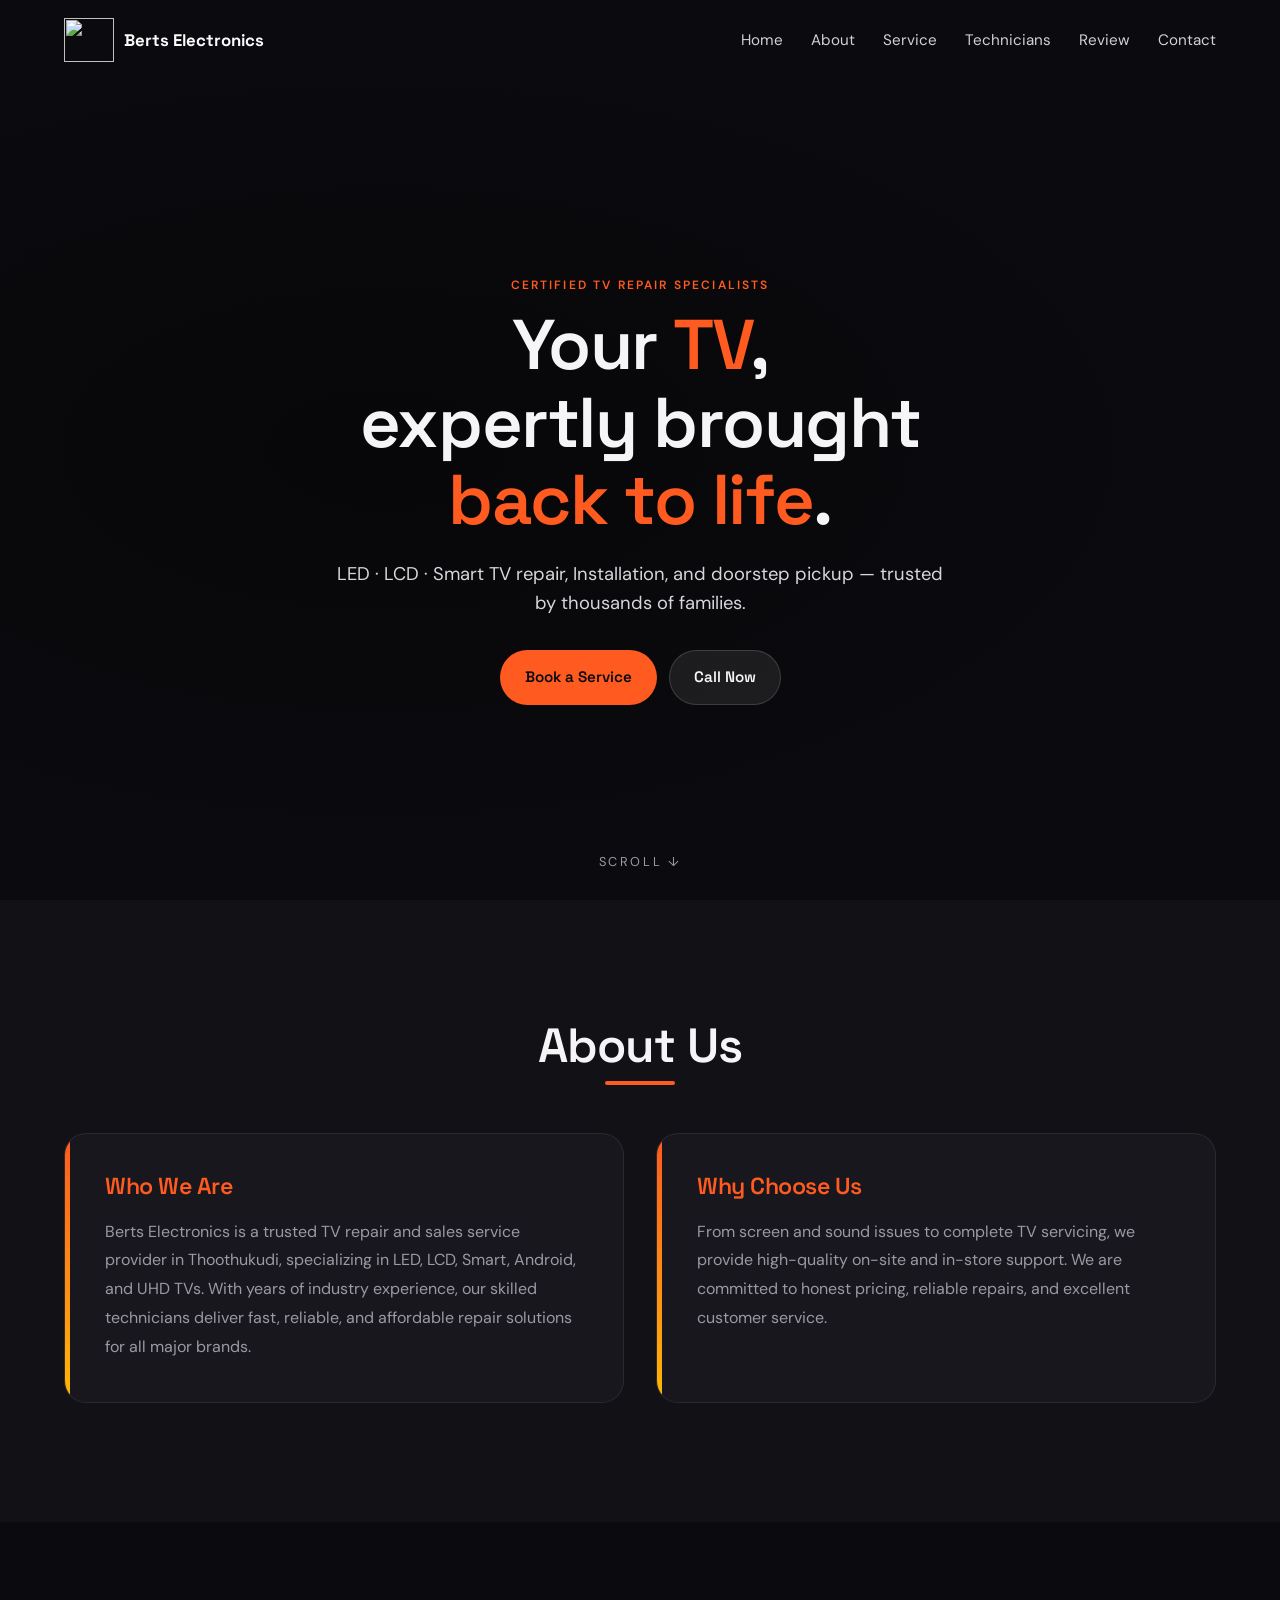
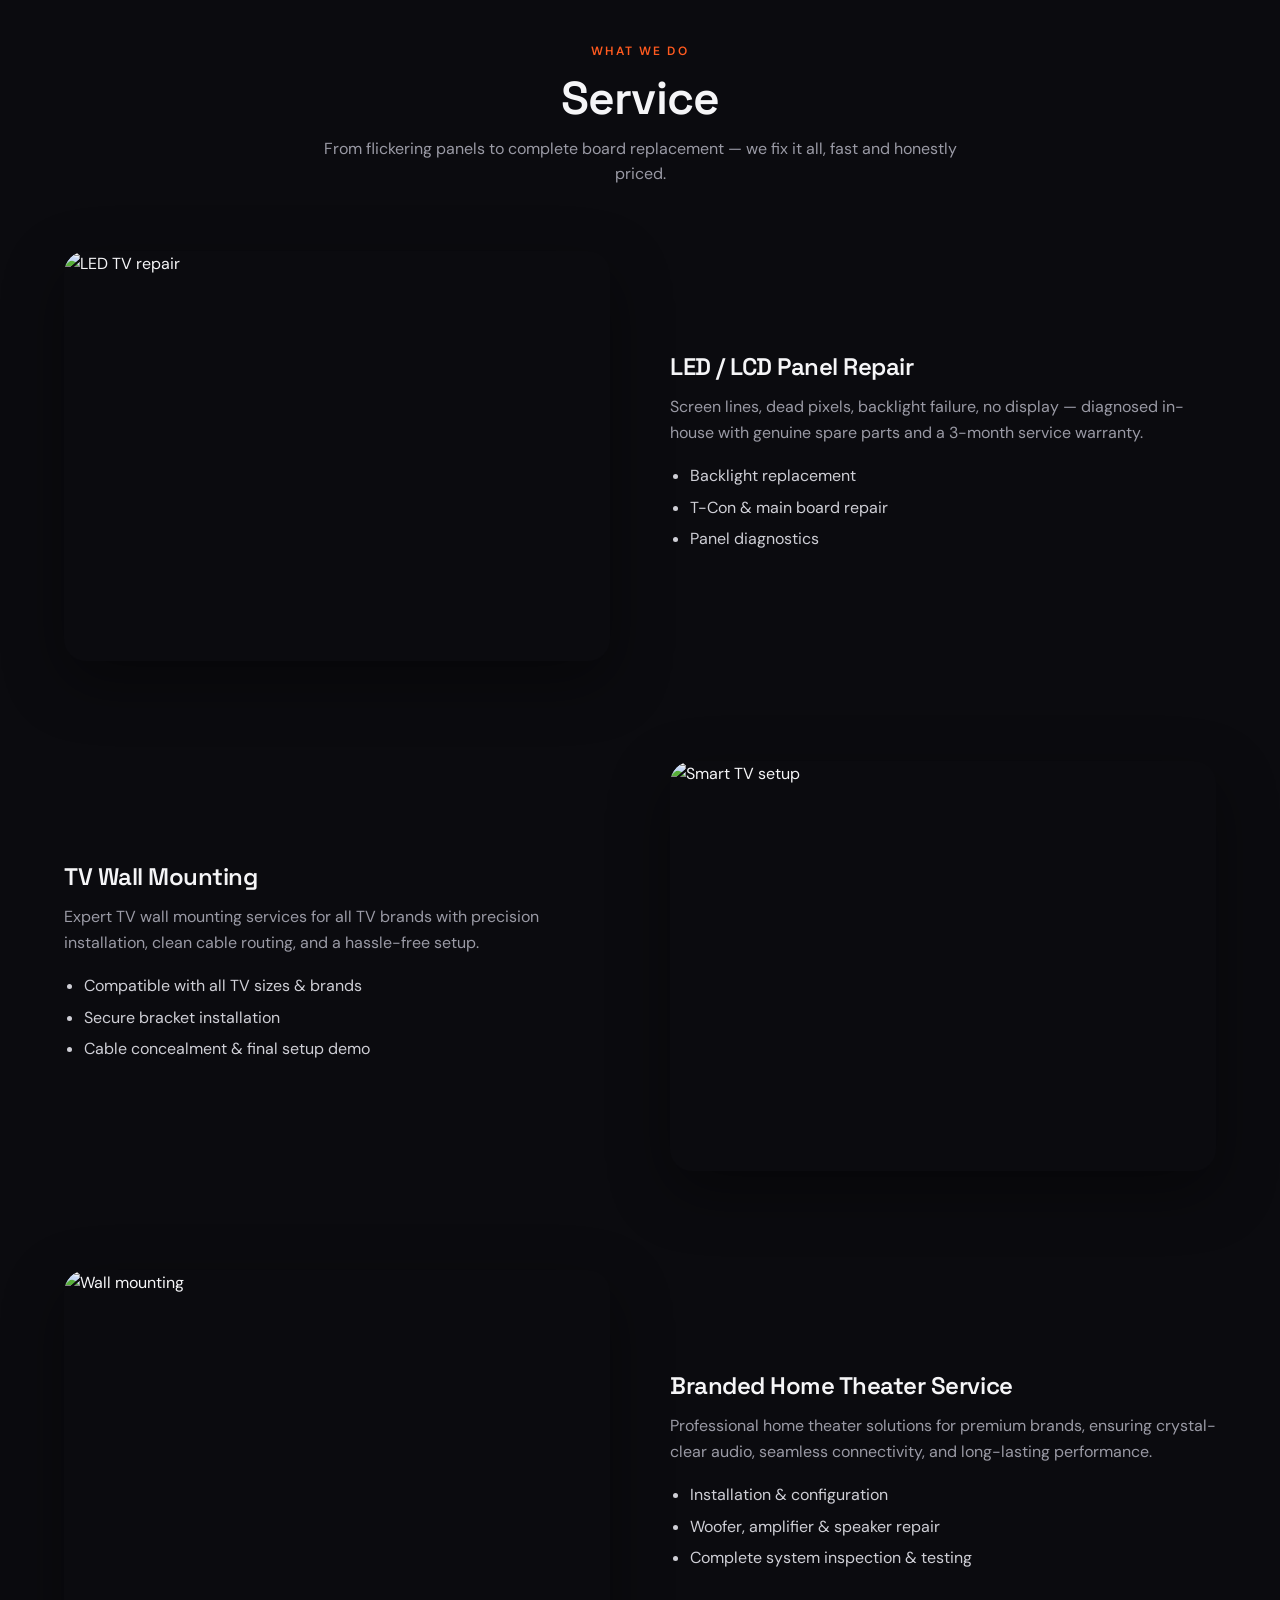
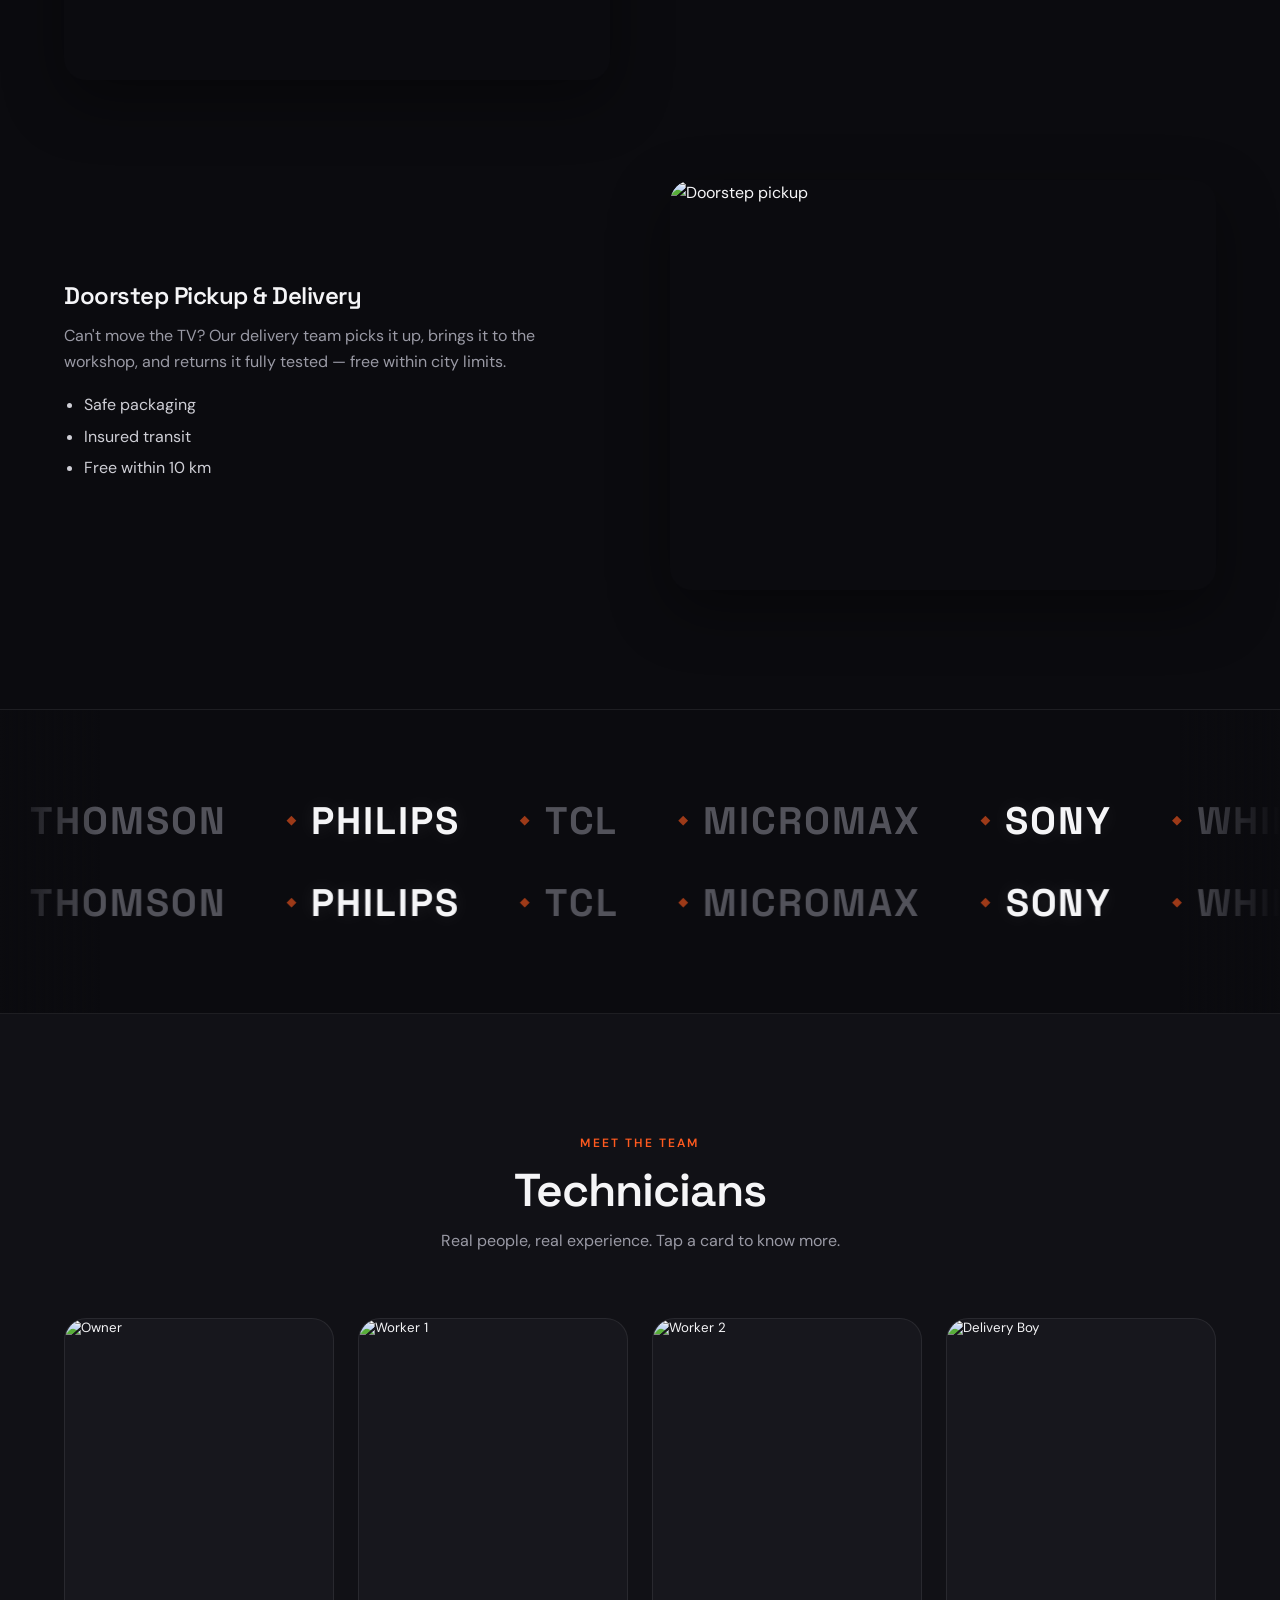
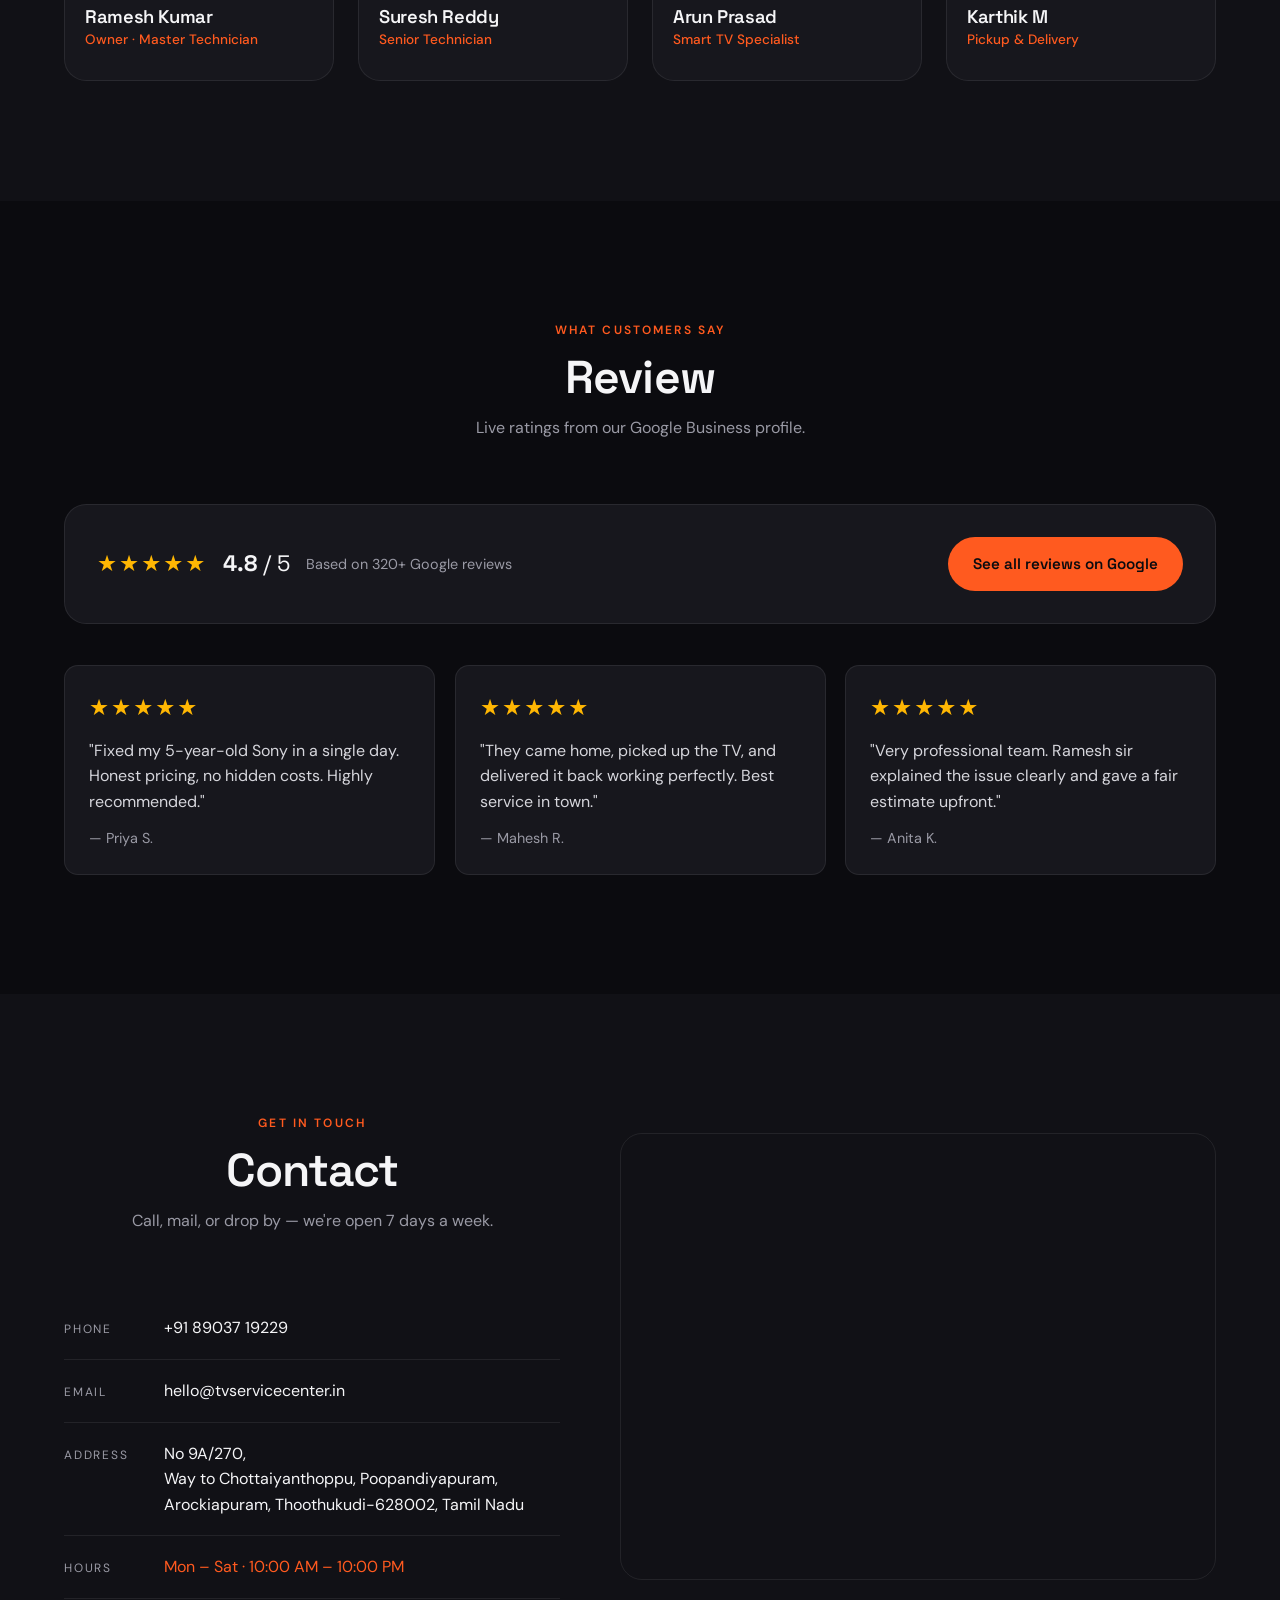
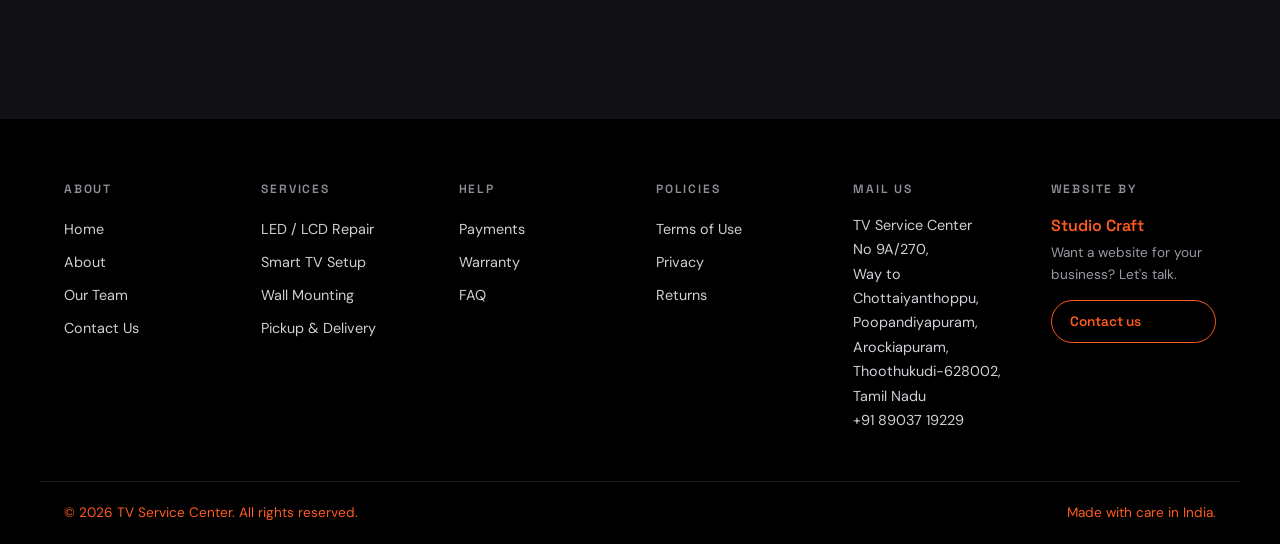
==== commit 58640e76: "commit" ====
--- a/index.html
+++ b/index.html
@@ -147,6 +147,7 @@
 <!-- Brands -->
 
 <!-- ROW 1: MOVES LEFT -->
+<div class="brand-wrapper">
   <div class="marquee-wrapper row-1">
     <div class="marquee-track">
       <!-- Set 1 -->
@@ -210,7 +211,7 @@
       <div class="brand-item"><span class="separator">◆</span><span class="brand-name dim">MARANTZ</span></div>
     </div>
   </div>
-
+</div>
 
 <!-- TECHNICIANS -->
 <section id="technicians" class="section section-alt">
@@ -306,7 +307,7 @@
       <header class="section-head">
         <p class="eyebrow">Get in touch</p>
         <h2>Contact</h2>
-        <p class="section-sub">Call, mail, or drop by — we're open 6 days a week.</p>
+        <p class="section-sub">Call, mail, or drop by — we're open 7 days a week.</p>
       </header>
 
       <ul class="contact-list">
--- a/styles.css
+++ b/styles.css
@@ -297,143 +297,129 @@
   * { animation: none !important; }
 }
 
-/* ---------- BRAND ---------- */
-
- .brand-section {
-    position: relative;
-    padding: 80px 0 60px;
-    overflow: hidden;
-    background-color: #0a0f1a;
-    background-image:
-      linear-gradient(90deg, transparent 0%, transparent 49.5%, #1a2a3a 49.5%, #1a2a3a 50.5%, transparent 50.5%, transparent 100%),
-      linear-gradient(0deg, transparent 0%, transparent 49.5%, #1a2a3a 49.5%, #1a2a3a 50.5%, transparent 50.5%, transparent 100%);
-    background-size: 80px 80px;
-  }
-
-  .brand-section::before {
-    content: '';
-    position: absolute;
-    top: 0; left: 0; right: 0; bottom: 0;
-    background:
-      radial-gradient(circle at 20% 30%, rgba(30, 80, 120, 0.15) 0%, transparent 50%),
-      radial-gradient(circle at 80% 70%, rgba(30, 80, 120, 0.1) 0%, transparent 50%);
-    pointer-events: none;
-  }
-
-  /* ─ Header Area ── */
-  .brand-header {
-    display: flex;
-    justify-content: space-between;
-    align-items: flex-start;
-    padding: 0 40px;
-    margin-bottom: 50px;
-    position: relative;
-    z-index: 2;
-  }
-
-  .brand-header-left .label {
-    color: #00d4ff;
-    font-size: 14px;
-    letter-spacing: 3px;
-    text-transform: uppercase;
-    margin-bottom: 12px;
-  }
-
-  .brand-header-left h2 {
-    font-size: 42px;
-    font-weight: 800;
-    text-transform: uppercase;
-    line-height: 1.15;
-    max-width: 500px;
-  }
-
-  .brand-header-right {
-    text-align: right;
-    color: #7a8a9a;
-    font-size: 13px;
-    letter-spacing: 1.5px;
-    line-height: 1.8;
-    padding-top: 30px;
-  }
-
-  /* ── Marquee Container ── */
-  .marquee-wrapper {
-    position: relative;
-    z-index: 2;
-    overflow: hidden;
-    padding: 10px 0;
-  }
-
-  /* Pause animation on hover for any row */
-  .marquee-wrapper:hover .marquee-track {
-    animation-play-state: paused;
-  }
-
-  .marquee-track {
-    display: flex;
-    width: max-content;
-  }
-
-  /* Row 1: Moves Left */
-  .row-1 .marquee-track {
-    animation: scroll-left 20s linear infinite;
-  }
-
-  /* Row 2: Moves Right */
-  .row-2 .marquee-track {
-    animation: scroll-right 25s linear infinite;
-  }
-
-  .marquee-track .brand-item {
-    display: flex;
-    align-items: center;
-    gap: 20px;
-    padding: 0 30px;
-    white-space: nowrap;
-  }
-
-  .marquee-track .brand-item .brand-name {
-    font-size: 32px;
-    font-weight: 700;
-    text-transform: uppercase;
-    letter-spacing: 2px;
-  }
-
-  .marquee-track .brand-item .brand-name.bright {
-    color: #ffffff;
-  }
-
-  .marquee-track .brand-item .brand-name.dim {
-    color: #3a4a5a;
-  }
-
-  .marquee-track .brand-item .separator {
-    color: #00d4ff;
-    font-size: 14px;
-  }
-
-  /* ── Keyframes ── */
+/* ---------- BRAND MARQUEE ---------- */
+
+.brand-wrapper {
+  position: relative;
+  padding: 80px 0;
+  background: var(--bg); /* Matches site background */
+  overflow: hidden;
+  border-top: 1px solid var(--border);
+  border-bottom: 1px solid var(--border);
+}
+
+/* Optional: Subtle gradient fade on edges for a premium look */
+.brand-wrapper::before,
+.brand-wrapper::after {
+  content: "";
+  position: absolute;
+  top: 0;
+  bottom: 0;
+  width: 100px;
+  z-index: 2;
+  pointer-events: none;
+}
+
+.brand-wrapper::before {
+  left: 0;
+  background: linear-gradient(to right, var(--bg), transparent);
+}
+
+.brand-wrapper::after {
+  right: 0;
+  background: linear-gradient(to left, var(--bg), transparent);
+}
+
+.marquee-wrapper {
+  position: relative;
+  width: 100%;
+  overflow: hidden;
+  margin-bottom: 20px; /* Space between row 1 and 2 */
+  display: flex;
+}
+
+.marquee-wrapper:last-child {
+  margin-bottom: 0;
+}
+
+.marquee-track {
+  display: flex;
+  width: max-content; /* Ensures track is as wide as its content */
+  will-change: transform; /* Performance optimization */
+}
+
+/* Pause animation on hover for better UX */
+.marquee-wrapper:hover .marquee-track {
+  animation-play-state: paused;
+}
+
+.brand-item {
+  display: flex;
+  align-items: center;
+  gap: 15px;
+  padding: 0 30px; /* Spacing between brands */
+  white-space: nowrap;
+}
+
+.brand-name {
+  font-family: var(--font-display);
+  font-size: clamp(1.5rem, 3vw, 2.5rem); /* Responsive font size */
+  font-weight: 700;
+  text-transform: uppercase;
+  letter-spacing: 0.05em;
+  transition: color 0.3s ease;
+}
+
+/* Color Variations */
+.brand-name.bright {
+  color: var(--text);
+  text-shadow: 0 0 20px rgba(255, 255, 255, 0.1);
+}
+
+.brand-name.dim {
+  color: var(--muted);
+  opacity: 0.5;
+}
+
+.separator {
+  color: var(--primary);
+  font-size: 0.8rem;
+  opacity: 0.6;
+}
+
+/* --- Animations --- */
+
+/* Row 1: Moves Left */
+.row-1 .marquee-track {
+  animation: scroll-left 30s linear infinite;
+}
+
+/* Row 2: Moves Right */
+.row-2 .marquee-track {
+  animation: scroll-right 35s linear infinite;
+}
+
+@keyframes scroll-left {
+  0% { transform: translateX(0); }
+  100% { transform: translateX(-50%); }
+}
+
+@keyframes scroll-right {
+  0% { transform: translateX(-50%); }
+  100% { transform: translateX(0); }
+}
+
+/* --- Responsive Adjustments --- */
+@media (max-width: 768px) {
+  .brand-wrapper {
+    padding: 40px 0;
+  }
   
-  /* Standard Left Scroll */
-  @keyframes scroll-left {
-    0% { transform: translateX(0); }
-    100% { transform: translateX(-50%); }
-  }
-
-  /* New Right Scroll */
-  @keyframes scroll-right {
-    0% { transform: translateX(-50%); }
-    100% { transform: translateX(0); }
-  }
-
-  /* ── Responsive ── */
-  @media (max-width: 768px) {
-    .brand-header {
-      flex-direction: column;
-      gap: 20px;
-      padding: 0 20px;
-    }
-    .brand-header-left h2 { font-size: 28px; }
-    .marquee-track .brand-item .brand-name { font-size: 22px; }
-    .marquee-track .brand-item { padding: 0 15px; gap: 12px; }
-  }+  .brand-item {
+    padding: 0 15px;
+  }
+  
+  .brand-name {
+    font-size: 1.2rem;
+  }
+}
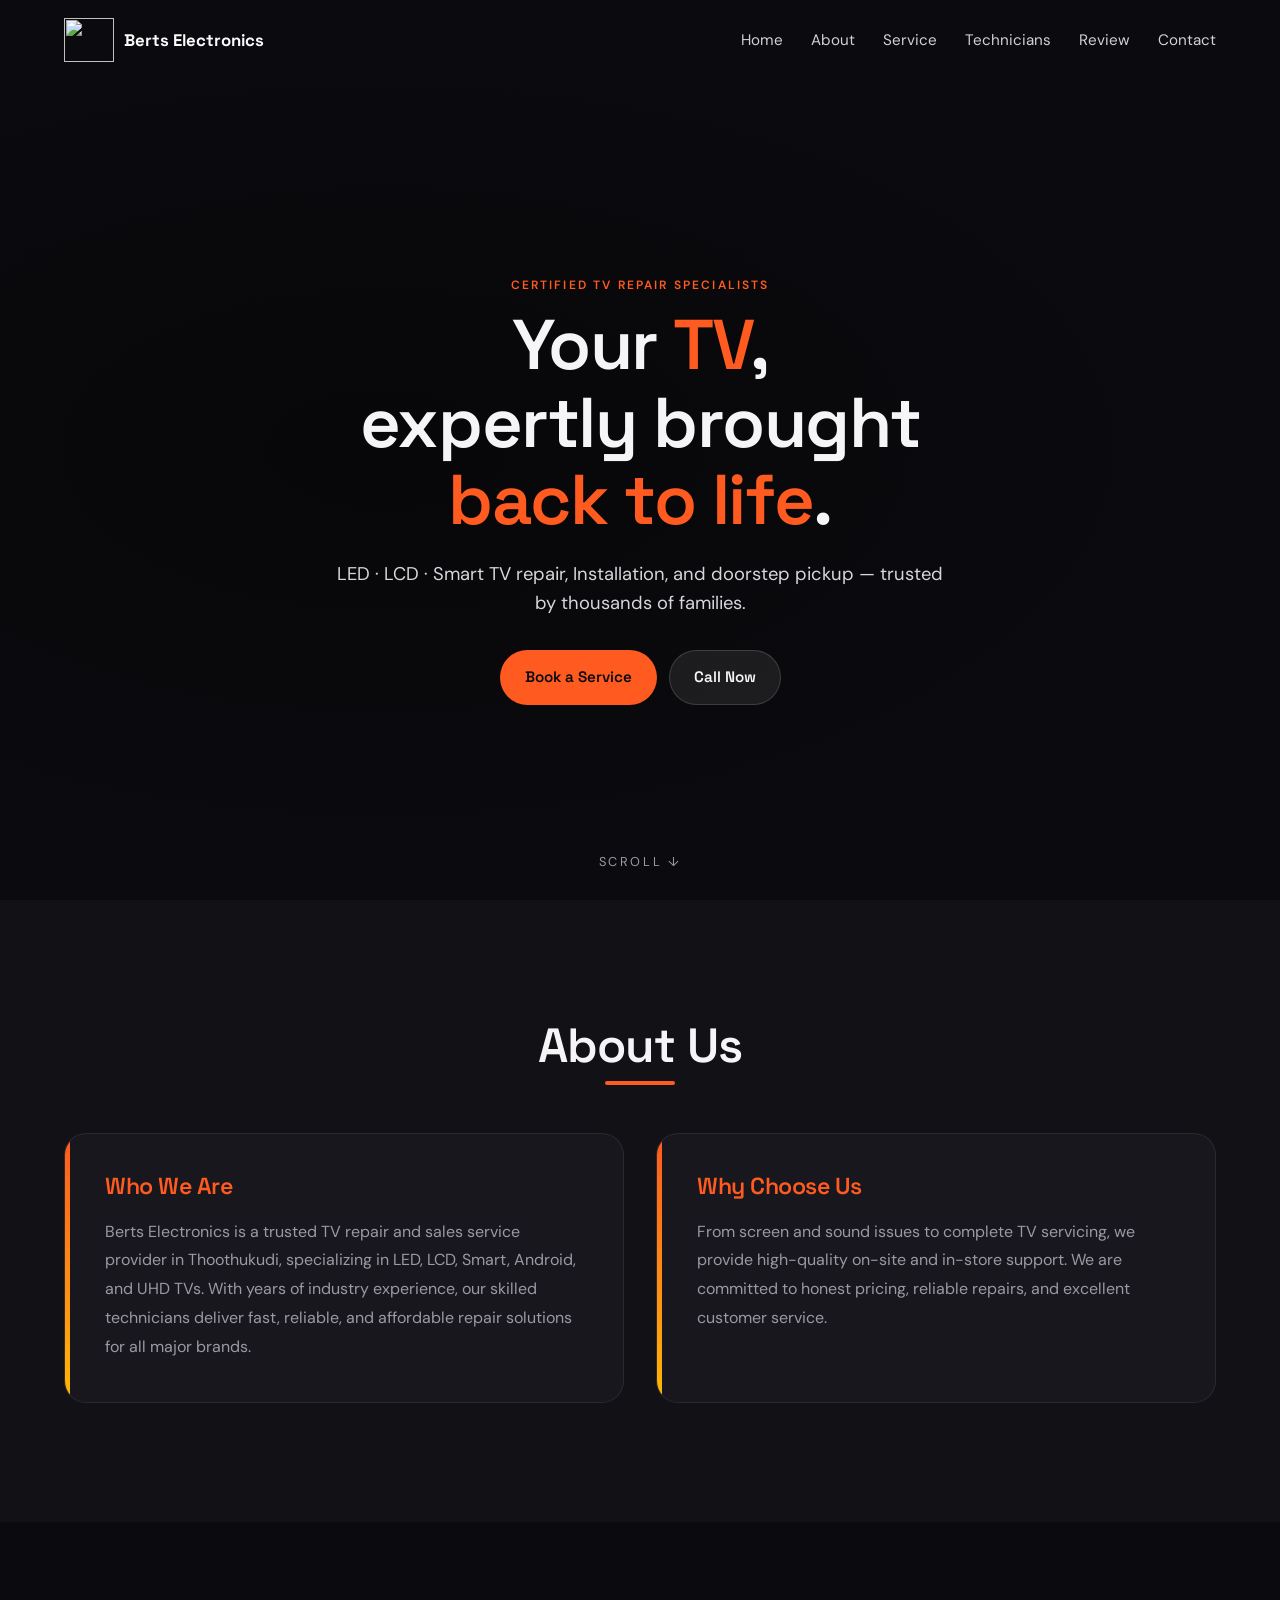
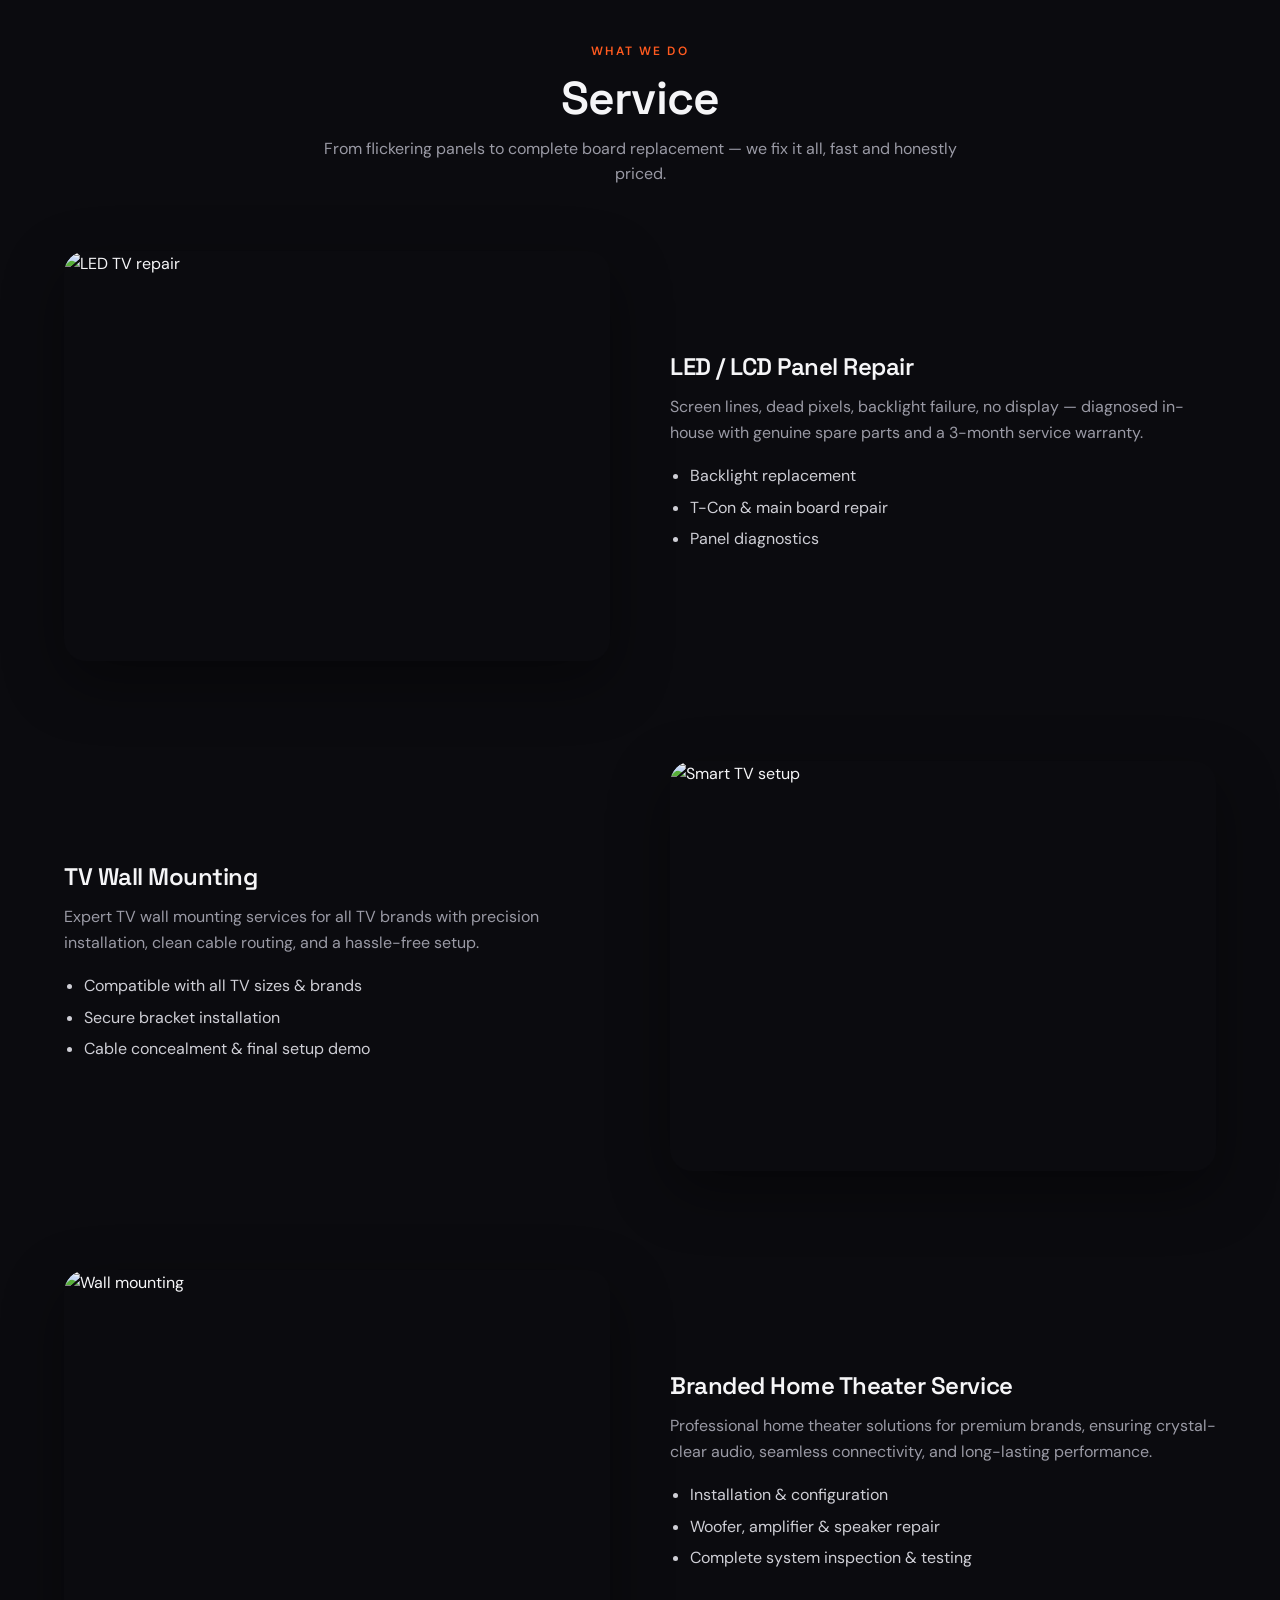
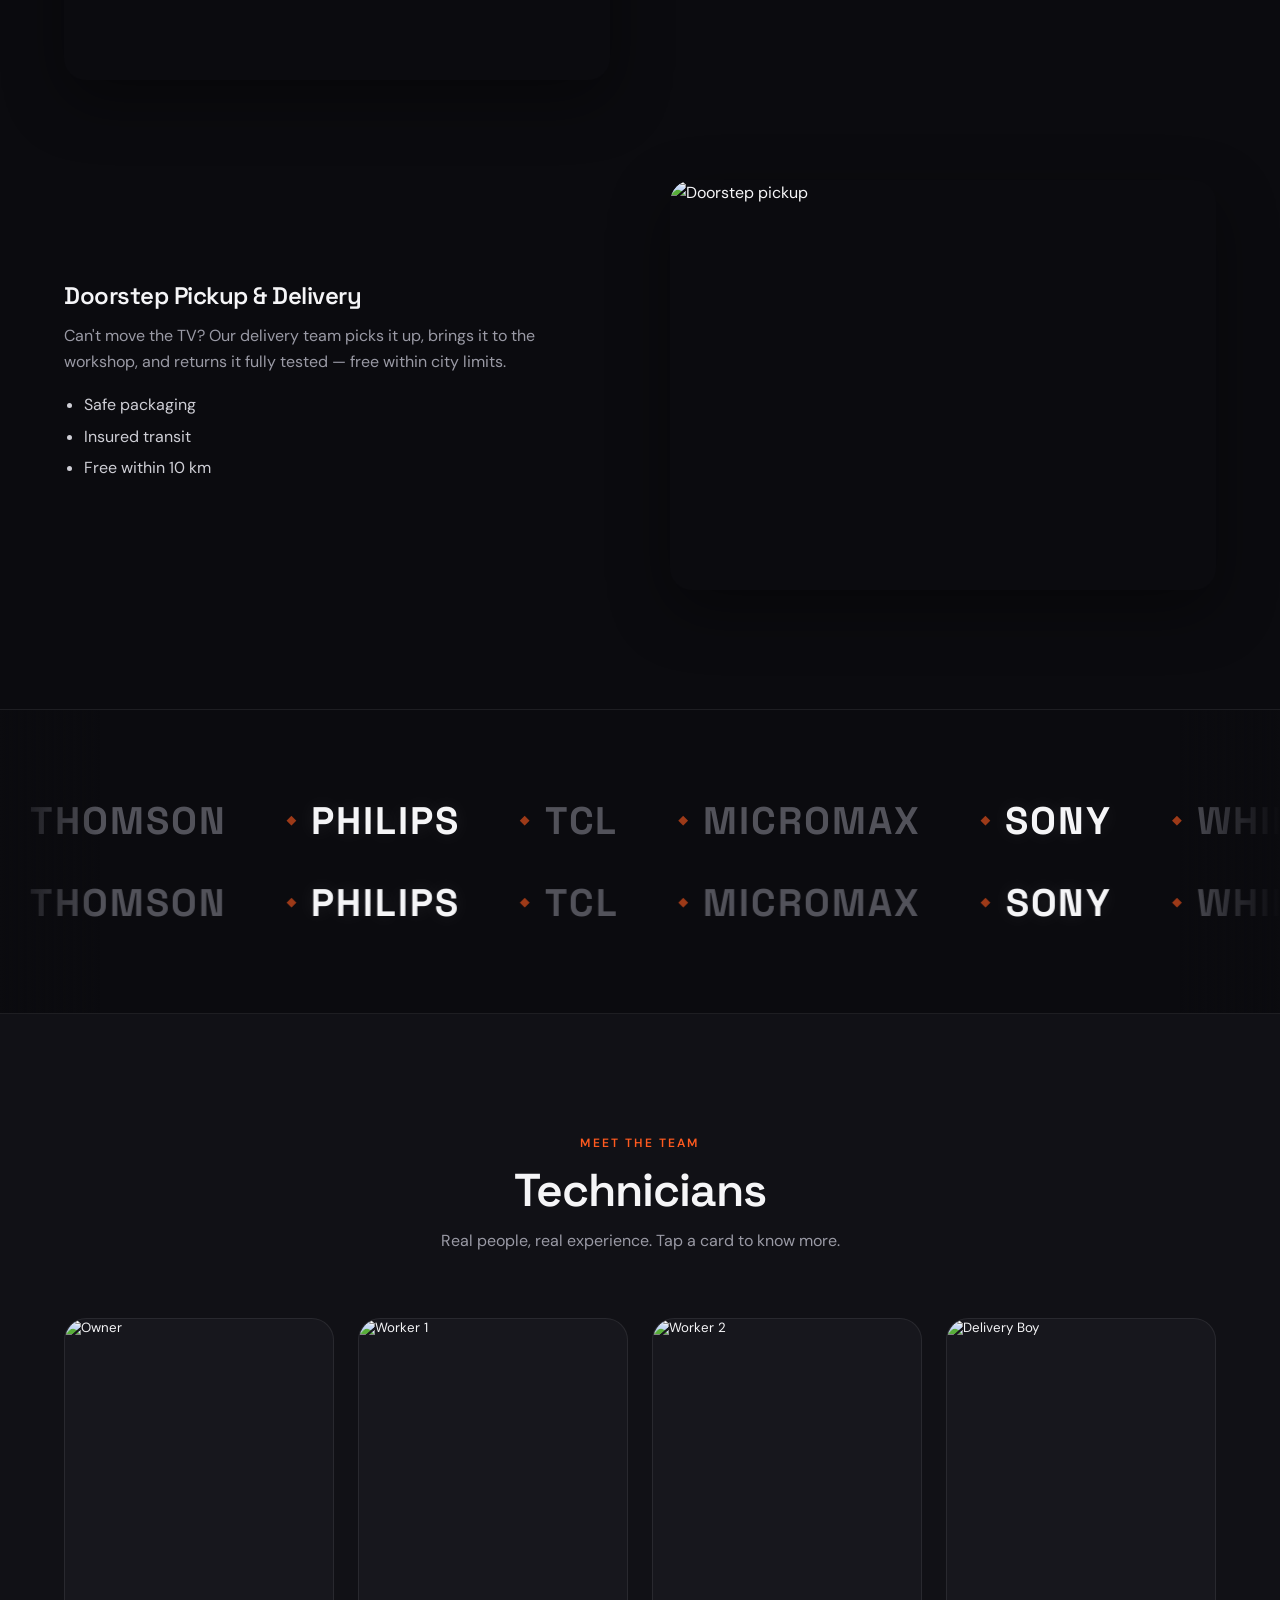
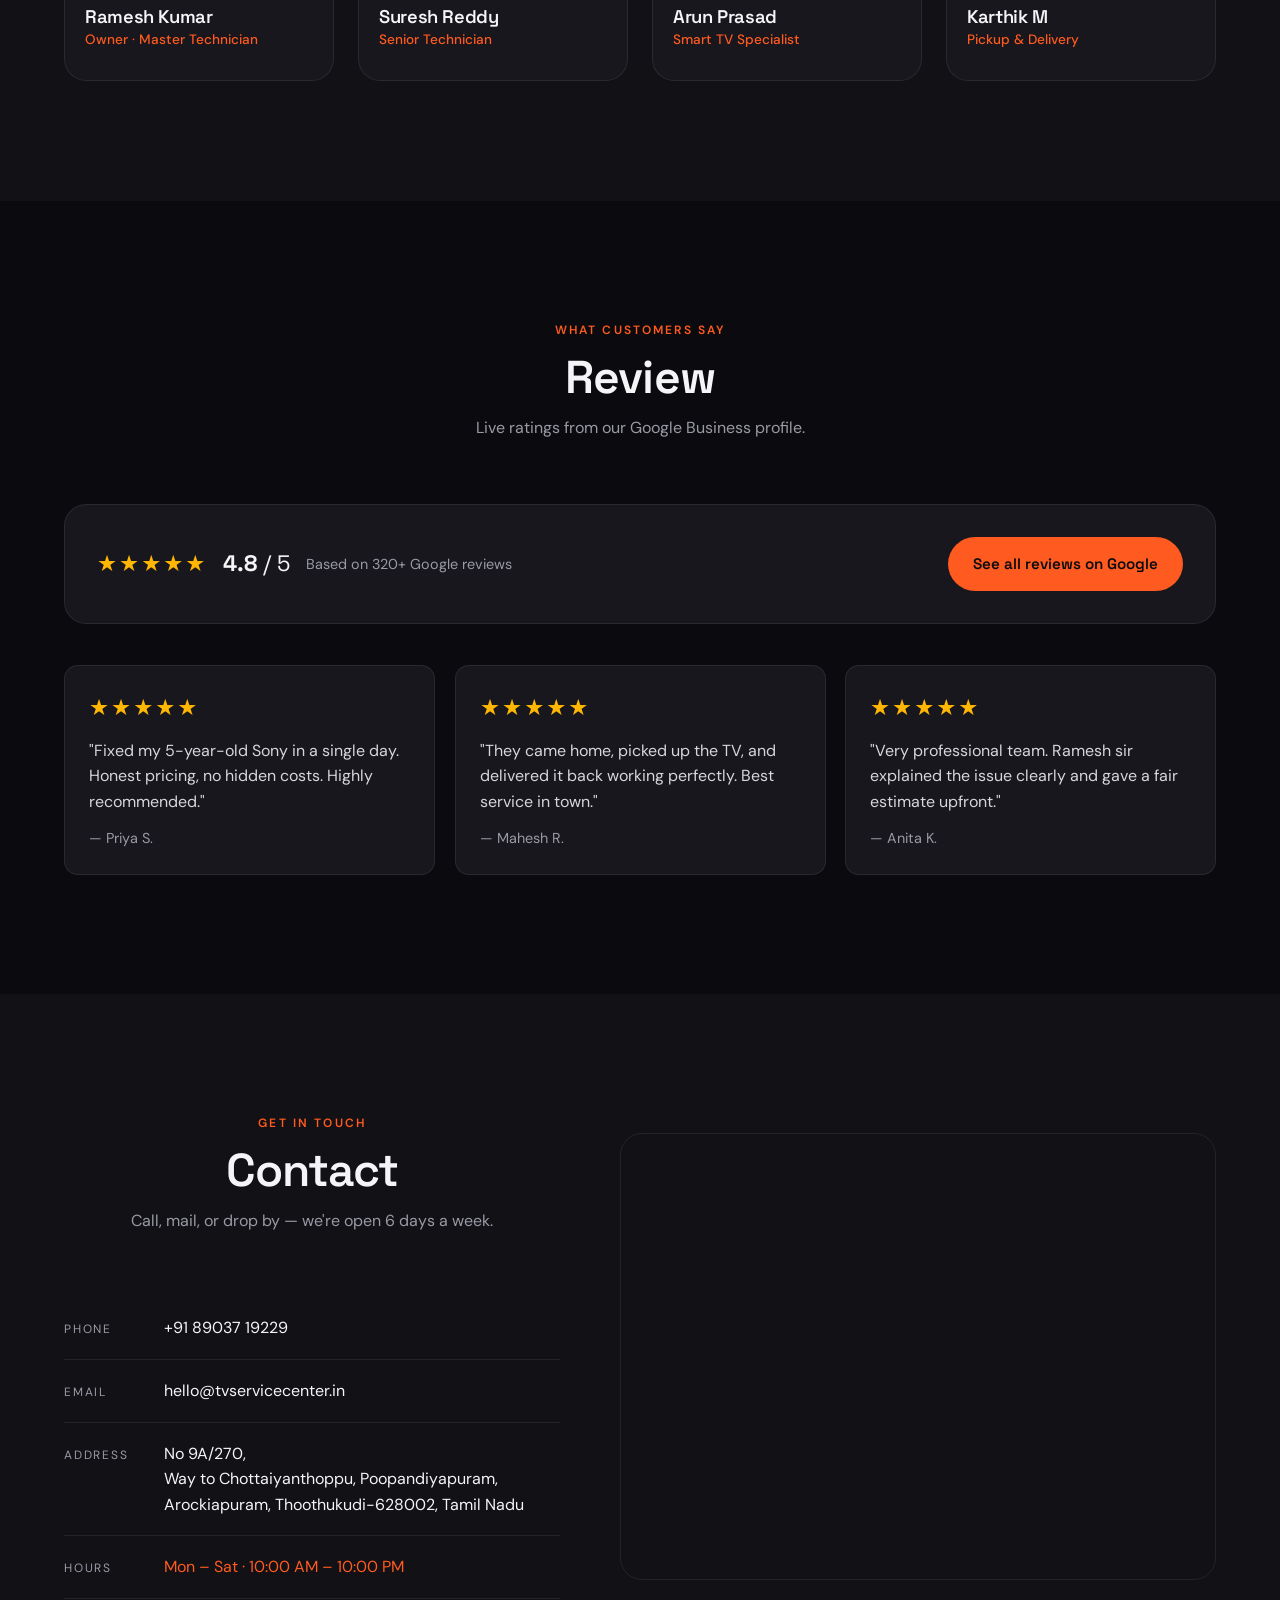
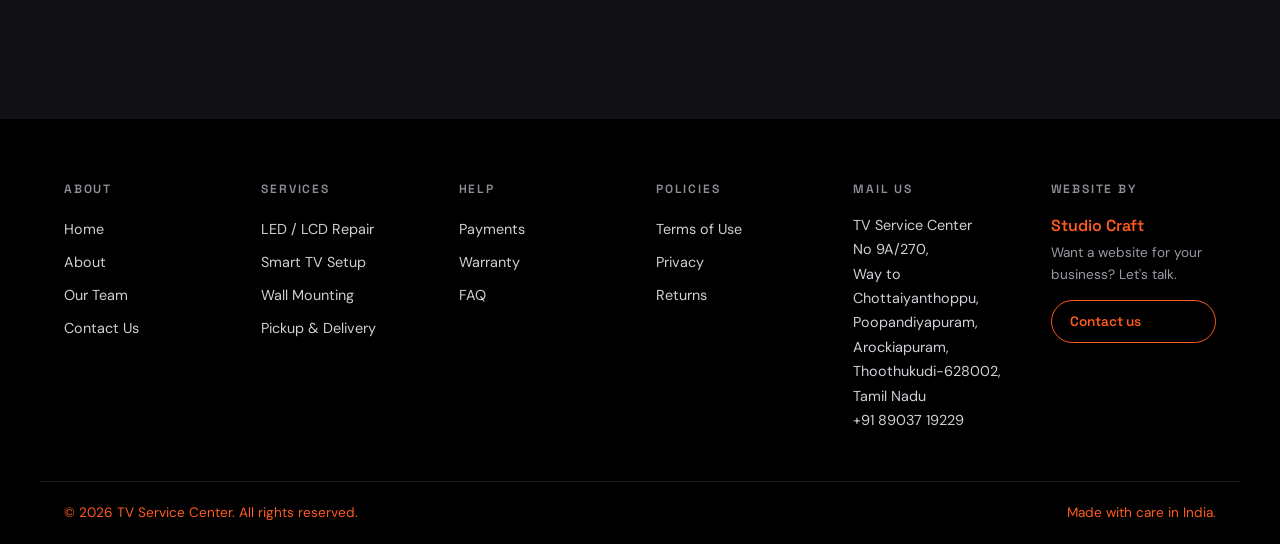
==== commit ef9aabd1: "Merge branch 'main' of https://github.com/shiyamsundarA/TV-SERVICE" ====
--- a/index.html
+++ b/index.html
@@ -307,7 +307,7 @@
       <header class="section-head">
         <p class="eyebrow">Get in touch</p>
         <h2>Contact</h2>
-        <p class="section-sub">Call, mail, or drop by — we're open 7 days a week.</p>
+        <p class="section-sub">Call, mail, or drop by — we're open 6 days a week.</p>
       </header>
 
       <ul class="contact-list">
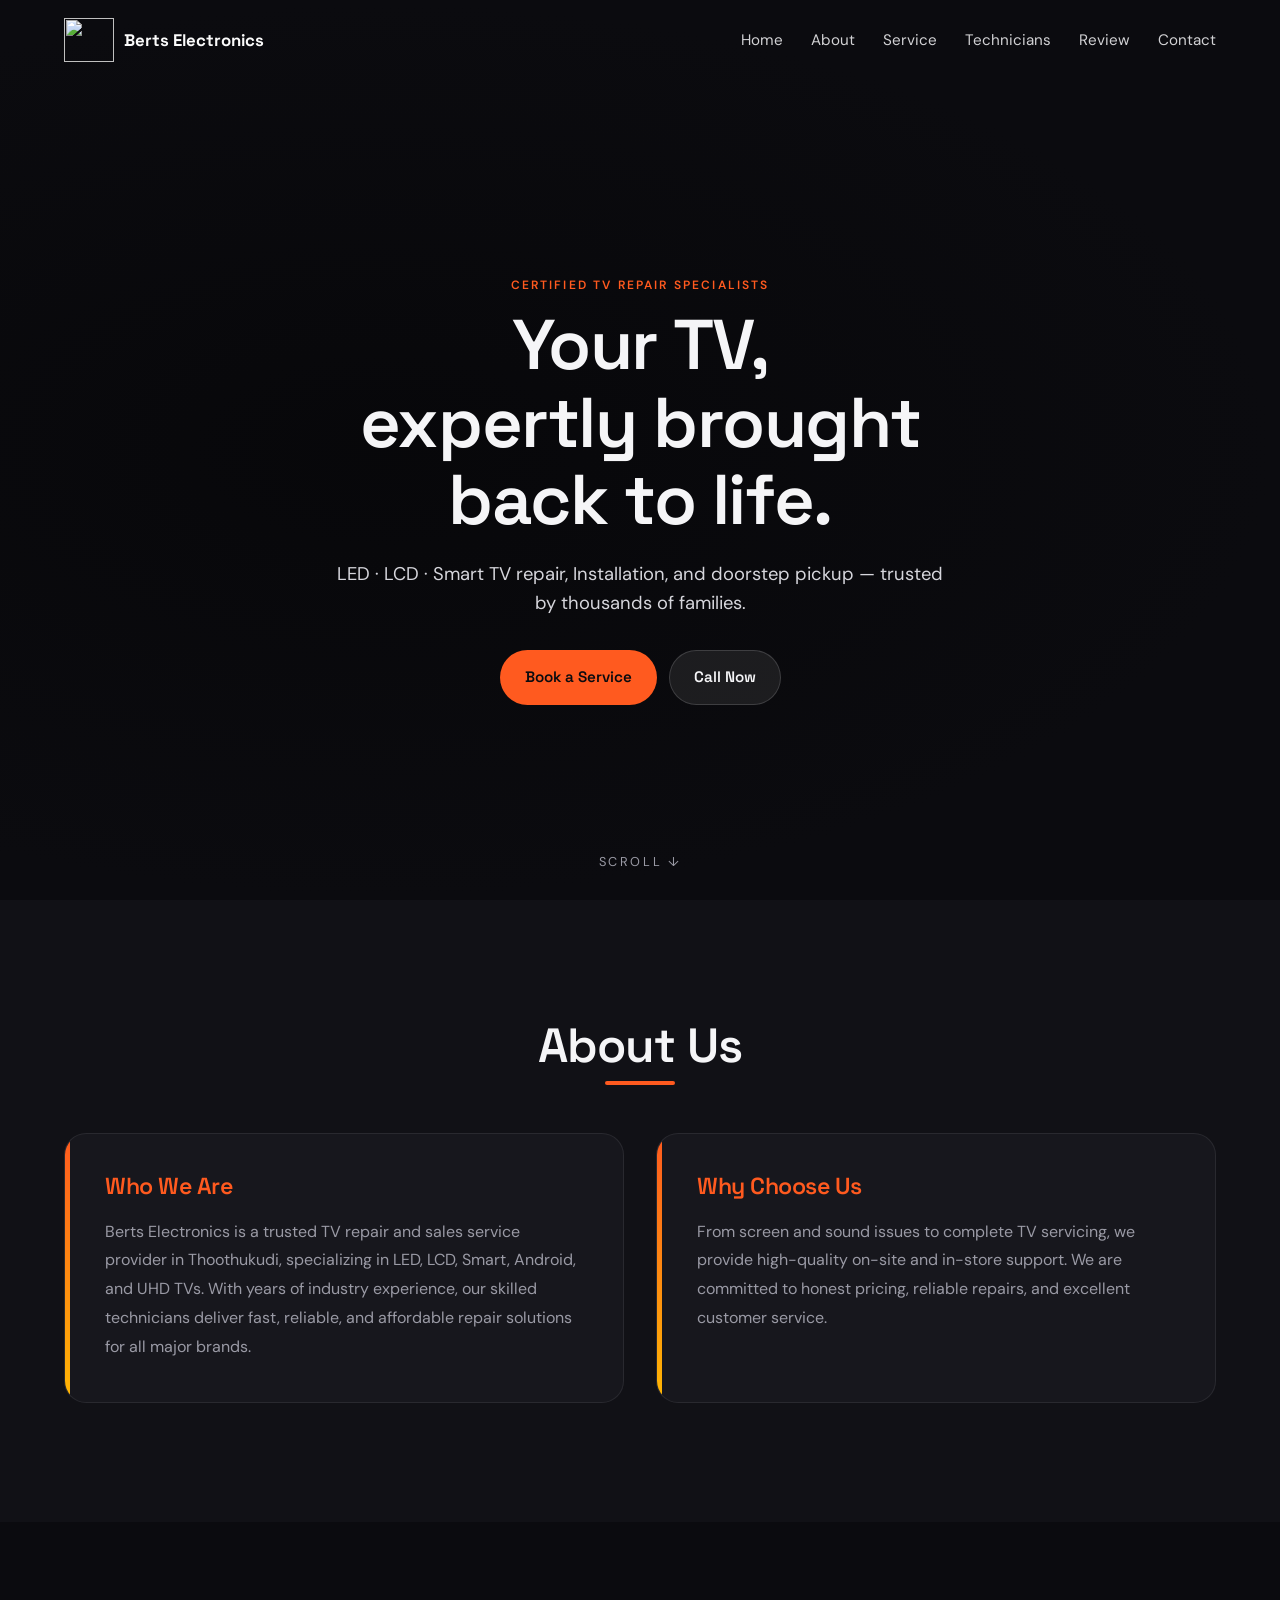
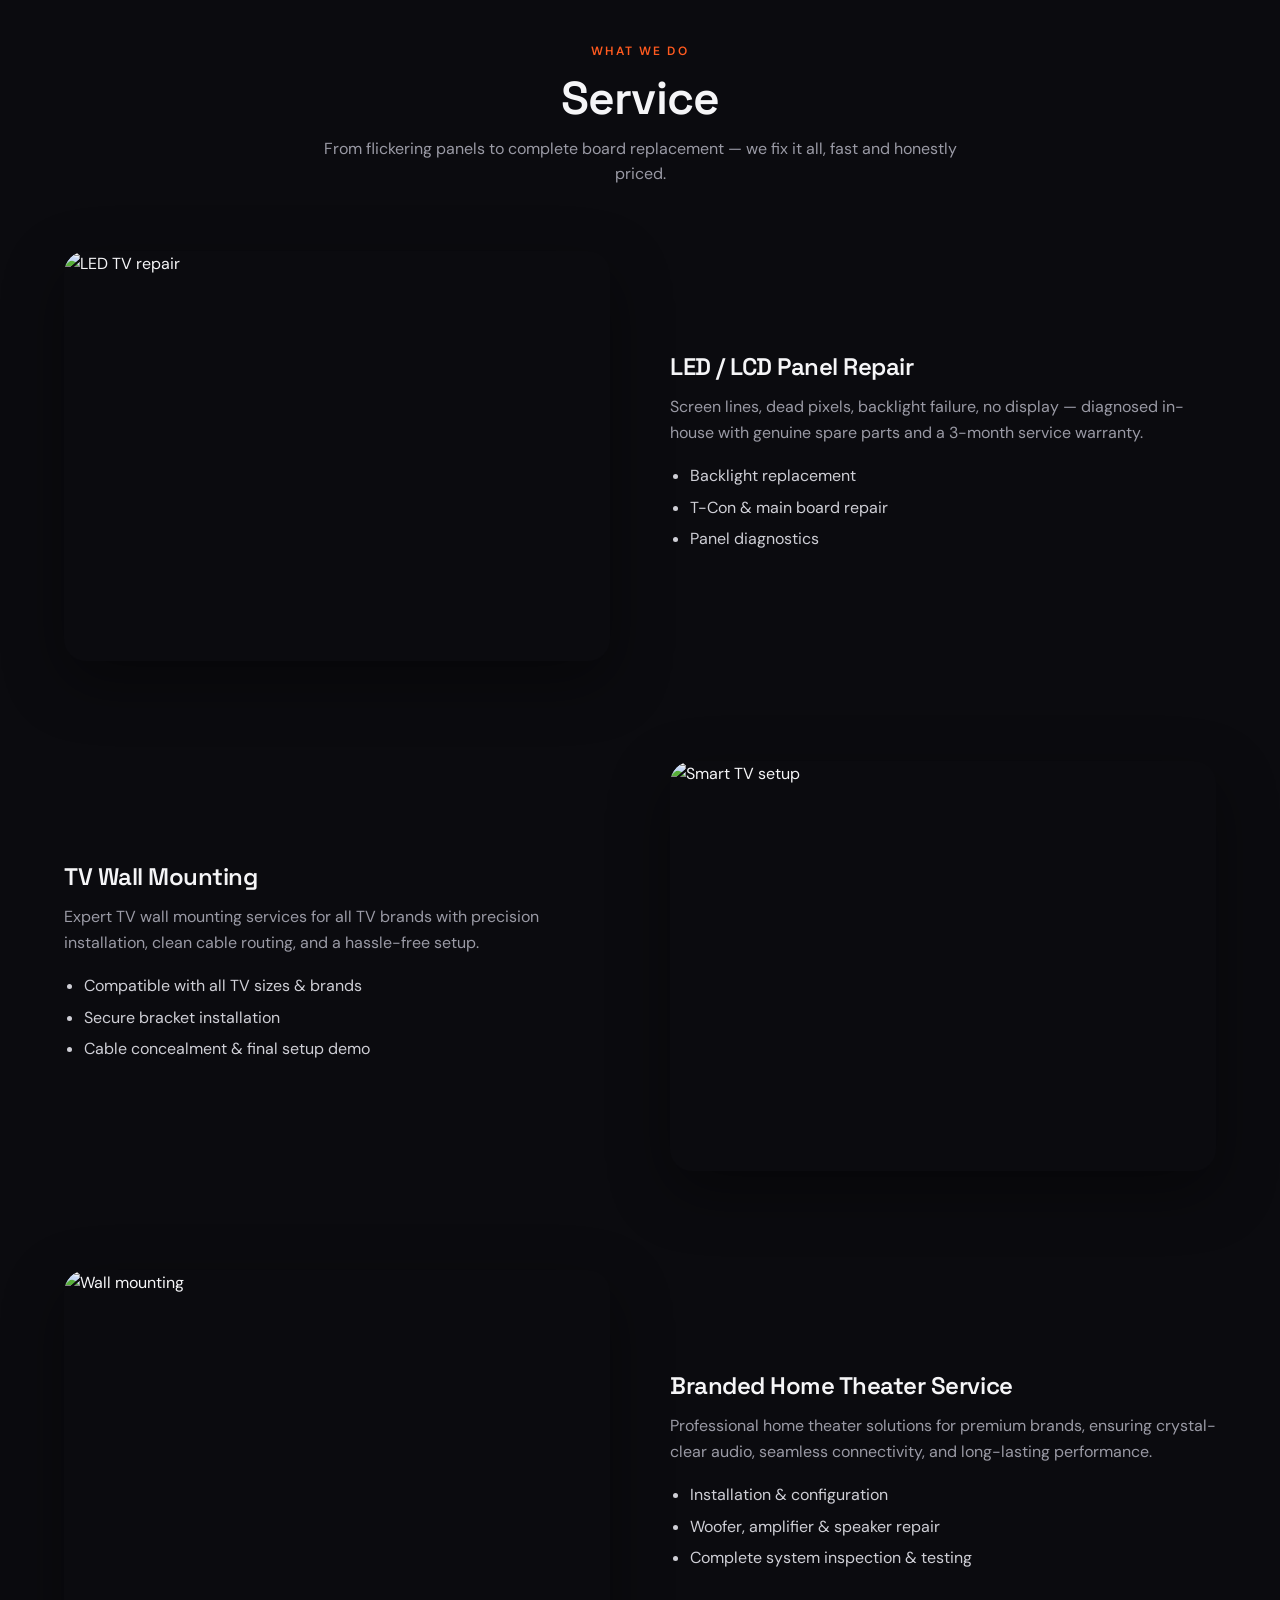
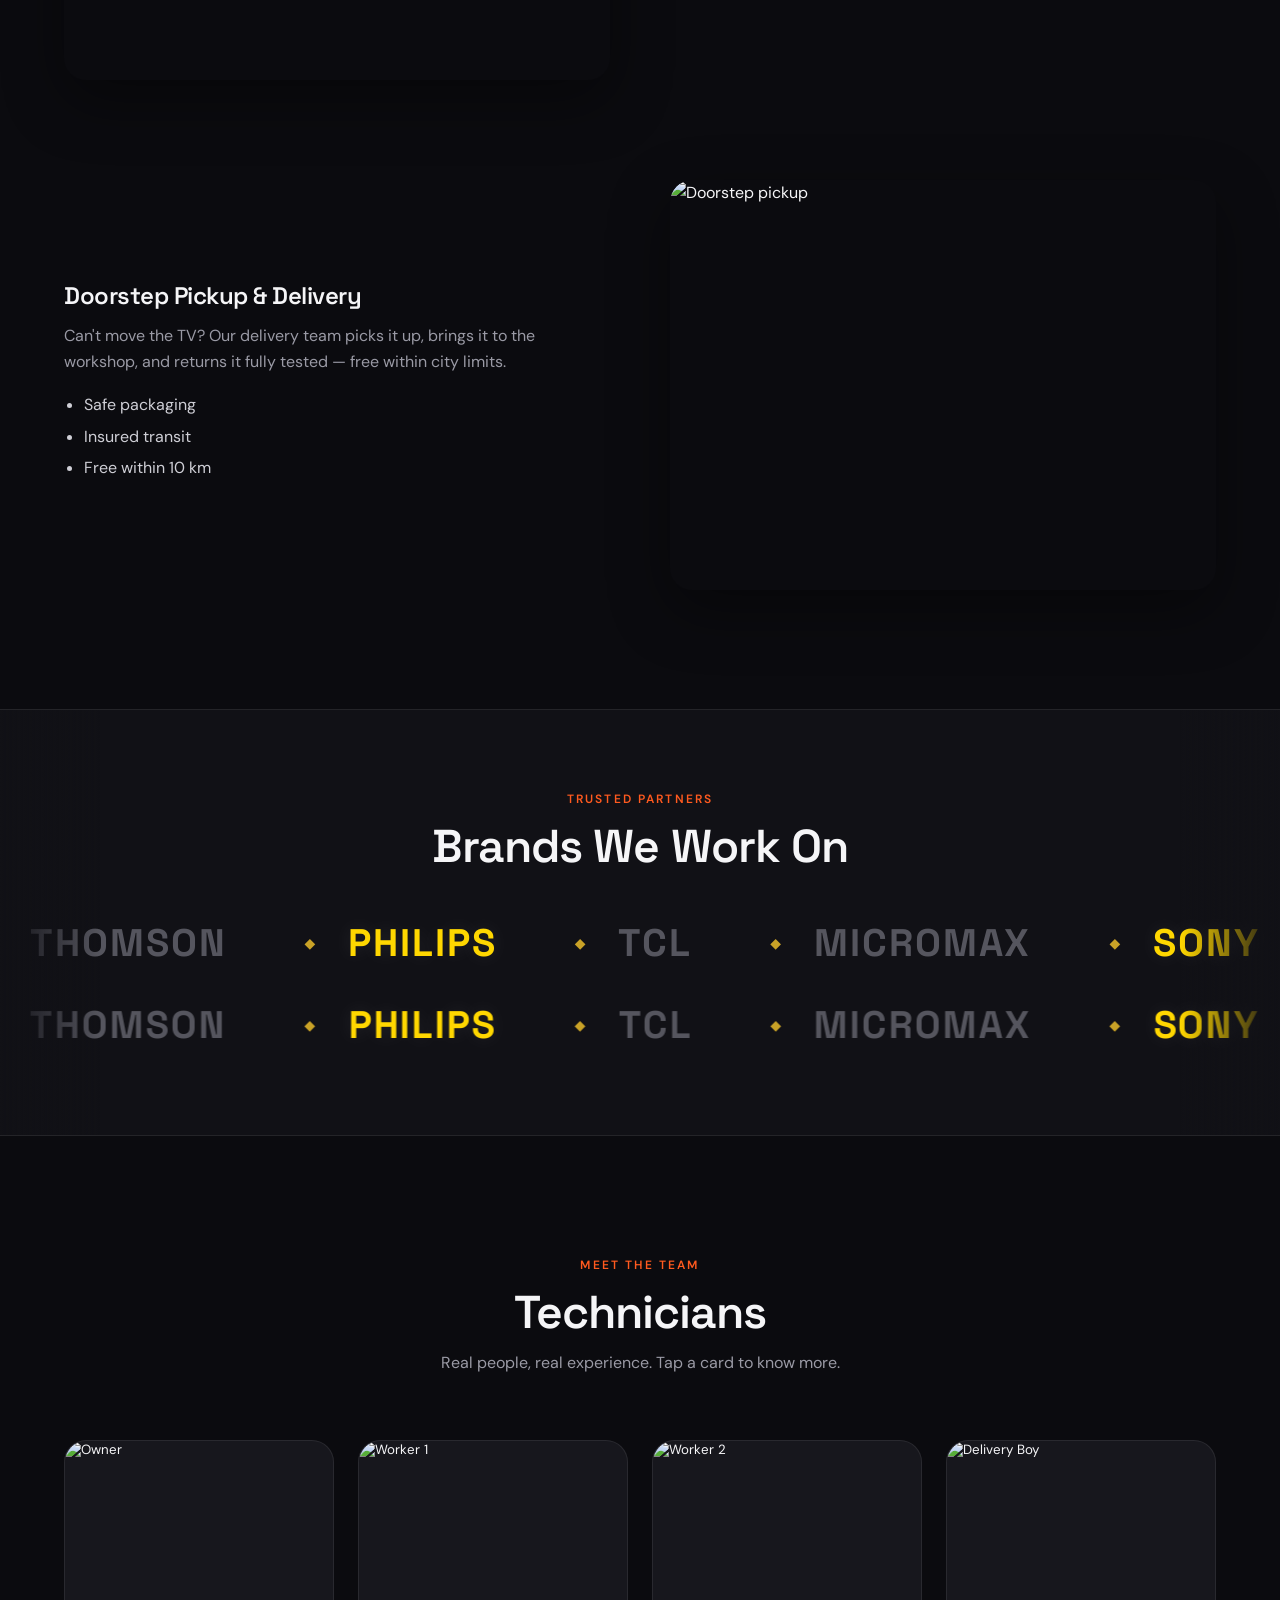
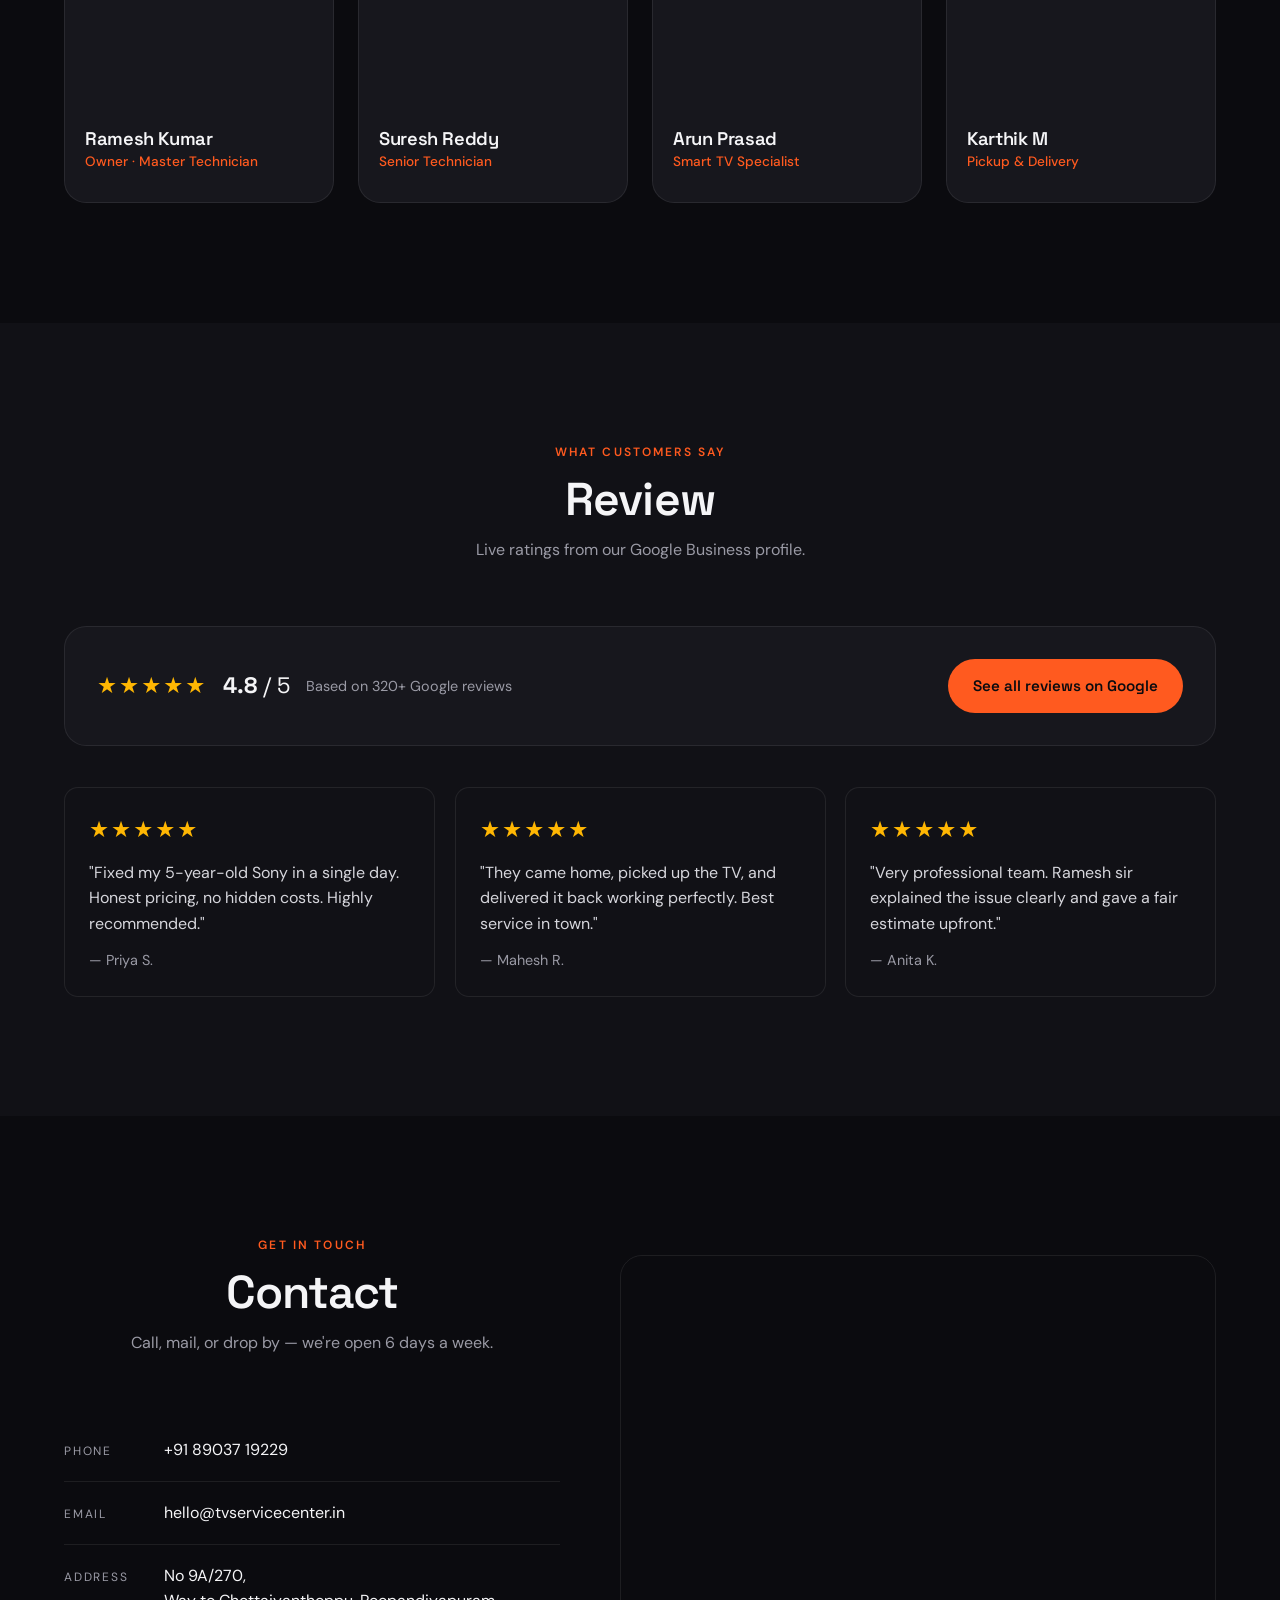
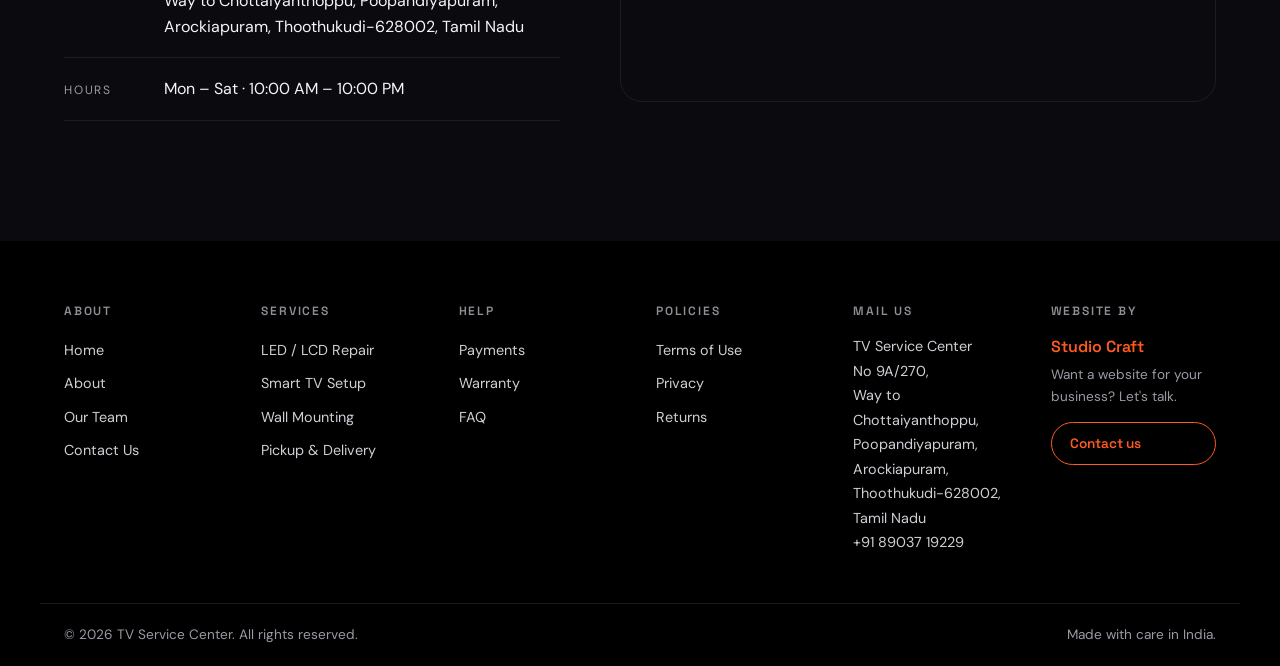
==== commit 5fc9879b: "commit" ====
--- a/index.html
+++ b/index.html
@@ -148,6 +148,10 @@
 
 <!-- ROW 1: MOVES LEFT -->
 <div class="brand-wrapper">
+  <div class="section-head reveal" style="margin-bottom: 40px;">
+    <p class="eyebrow">Trusted Partners</p>
+    <h2>Brands We Work On</h2>
+  </div>
   <div class="marquee-wrapper row-1">
     <div class="marquee-track">
       <!-- Set 1 -->
@@ -214,7 +218,7 @@
 </div>
 
 <!-- TECHNICIANS -->
-<section id="technicians" class="section section-alt">
+<section id="technicians" class="section">
   <div class="container">
     <header class="section-head reveal">
       <p class="eyebrow">Meet the team</p>
@@ -263,7 +267,7 @@
 </section>
 
 <!-- REVIEW -->
-<section id="review" class="section">
+<section id="review" class="section section-alt">
   <div class="container">
     <header class="section-head reveal">
       <p class="eyebrow">What customers say</p>
@@ -301,7 +305,7 @@
 </section>
 
 <!-- CONTACT -->
-<section id="contact" class="section section-alt">
+<section id="contact" class="section">
   <div class="container contact-grid">
     <div class="reveal">
       <header class="section-head">
--- a/styles.css
+++ b/styles.css
@@ -1,12 +1,12 @@
 /* ---------- Design tokens ---------- */
 :root {
-  --bg: #0b0b0f;
-  --surface: #111116;
-  --surface-2: #17171d;
+  --bg: #0b0b0f;          /* Deepest Black */
+  --surface: #111116;     /* Dark Grey */
+  --surface-2: #17171d;   /* Lighter Grey (Cards) */
   --text: #f5f5f7;
   --muted: #9a9aa5;
   --border: rgba(255,255,255,0.08);
-  --primary:  #ff5a1f;        /* electric orange - repair/energy */
+  --primary:  #ff5a1f;    /* electric orange */
   --primary-2: #ffb703;
   --accent: #22d3ee;
   --radius: 14px;
@@ -52,7 +52,7 @@
 .header-inner { max-width: var(--maxw); margin: 0 auto; padding: 18px 24px; display: flex; align-items: center; justify-content: space-between; gap: 24px; }
 .logo { display: flex; align-items: center; gap: 10px; font-family: var(--font-display); font-weight: 700; }
 .logo-mark { display: inline-flex; width: 38px; height: 38px; border-radius: 50%; background: var(--primary); color: #000; align-items: center; justify-content: center; font-size: 0.85rem; letter-spacing: 0.05em; }
-.logo-text { font-size: 1.05rem;color: rgb(251, 251, 251) }
+.logo-text { font-size: 1.05rem; color: rgb(251, 251, 251); }
 .nav { display: flex; gap: 28px; }
 .nav a { font-size: 0.95rem; color: var(--text); opacity: .85; transition: opacity .2s, color .2s; position: relative; }
 .nav a:hover { opacity: 1; color: var(--primary); }
@@ -63,17 +63,44 @@
 .hamburger.open span:nth-child(2) { opacity: 0; }
 .hamburger.open span:nth-child(3) { transform: translateY(-7px) rotate(-45deg); }
 
+/* ---------- Hero ---------- */
+.hero { position: relative; min-height: 100vh; display: flex; align-items: center; overflow: hidden; background: var(--bg); }
+.hero-video { position: absolute; inset: 0; width: 100%; height: 100%; object-fit: cover; z-index: 0; }
+.hero-overlay {
+  position: absolute; inset: 0; z-index: 1;
+  background: radial-gradient(ellipse at 30% 50%, rgba(0,0,0,0.35), rgba(11,11,15,0.85) 70%),
+              linear-gradient(180deg, rgba(11,11,15,0.2), rgba(11,11,15,0.9));
+}
+.hero-content { position: relative; z-index: 2; max-width: 780px; padding: 120px 24px 40px; margin: 0 auto; text-align: center; }
+.hero-content h1 { margin: 8px 0 20px; }
+.hero-sub { color: #d6d6dc; font-size: 1.15rem; max-width: 620px; margin: 0 auto; }
+.hero-cta { margin-top: 32px; display: flex; gap: 12px; justify-content: center; flex-wrap: wrap; }
+.hero-scroll { position: absolute; bottom: 28px; left: 50%; transform: translateX(-50%); z-index: 2; color: var(--muted); font-size: 0.8rem; letter-spacing: 0.2em; text-transform: uppercase; animation: bob 2.4s ease-in-out infinite; }
+@keyframes bob { 0%,100% { transform: translate(-50%, 0);} 50% { transform: translate(-50%, 6px);} }
+
+/* ---------- Buttons ---------- */
+.btn { display: inline-flex; align-items: center; gap: 8px; padding: 14px 24px; border-radius: 999px; font-weight: 600; font-family: var(--font-display); font-size: 0.95rem; transition: transform .2s var(--ease), background .2s, color .2s, border-color .2s; border: 1px solid transparent; cursor: pointer; }
+.btn:hover { transform: translateY(-2px); }
+.btn-primary { background: var(--primary); color: #0b0b0f; }
+.btn-primary:hover { background: #ff7a44; }
+.btn-ghost { background: rgba(255,255,255,0.08); color: var(--text); border-color: rgba(255,255,255,0.15); }
+.btn-ghost:hover { background: rgba(255,255,255,0.14); }
+.btn-outline { background: transparent; border-color: var(--primary); color: var(--primary); }
+.btn-outline:hover { background: var(--primary); color: #0b0b0f; }
+
+/* ---------- Global Section Styles ---------- */
+.section { padding: 120px 0; }
+/* Use this class to alternate background colors */
+.section-alt { background: var(--surface); } 
+.section-head { text-align: center; max-width: 640px; margin: 0 auto 64px; }
+.section-sub { color: var(--muted); margin-top: 12px; }
+
 /* ---------- About ---------- */
 #about {
   padding: 120px 0;
-  background: var(--surface);
-}
-
-.section-title {
-  text-align: center;
-  margin-bottom: 60px;
-}
-
+  background: var(--surface); /* Explicitly set if not using .section-alt */
+}
+.section-title { text-align: center; margin-bottom: 60px; }
 .section-title h2 {
   font-family: var(--font-display);
   font-size: clamp(2rem, 4vw, 3rem);
@@ -81,7 +108,6 @@
   position: relative;
   display: inline-block;
 }
-
 .section-title h2::after {
   content: "";
   width: 70px;
@@ -93,13 +119,7 @@
   bottom: -12px;
   transform: translateX(-50%);
 }
-
-.about-content {
-  display: grid;
-  grid-template-columns: repeat(2, 1fr);
-  gap: 32px;
-}
-
+.about-content { display: grid; grid-template-columns: repeat(2, 1fr); gap: 32px; }
 .about-box {
   background: var(--surface-2);
   border: 1px solid var(--border);
@@ -109,7 +129,6 @@
   position: relative;
   overflow: hidden;
 }
-
 .about-box::before {
   content: "";
   position: absolute;
@@ -117,91 +136,17 @@
   left: 0;
   width: 5px;
   height: 100%;
-  background: linear-gradient(
-      to bottom,
-      var(--primary),
-      var(--primary-2)
-  );
-}
-
+  background: linear-gradient(to bottom, var(--primary), var(--primary-2));
+}
 .about-box:hover {
   transform: translateY(-8px);
   border-color: var(--primary);
   box-shadow: 0 20px 45px rgba(0,0,0,.35);
 }
-
-.about-box h3 {
-  font-family: var(--font-display);
-  color: var(--primary);
-  margin-bottom: 18px;
-  font-size: 1.45rem;
-}
-
-.about-box p {
-  color: var(--muted);
-  line-height: 1.8;
-  margin: 0;
-}
-
-.reveal {
-  opacity: 0;
-  transform: translateY(40px);
-  transition: opacity .8s var(--ease), transform .8s var(--ease);
-}
-
-.reveal.in {
-  opacity: 1;
-  transform: translateY(0);
-}
-
-/* Responsive */
-@media (max-width: 768px) {
-  #about {
-    padding: 80px 0;
-  }
-
-  .about-content {
-    grid-template-columns: 1fr;
-  }
-
-  .about-box {
-    padding: 30px;
-  }
-}
-
-/* ---------- Hero ---------- */
-span{ color: var(--primary); }
-.hero { position: relative; min-height: 100vh; display: flex; align-items: center; overflow: hidden; }
-.hero-video { position: absolute; inset: 0; width: 100%; height: 100%; object-fit: cover; z-index: 0; }
-.hero-overlay {
-  position: absolute; inset: 0; z-index: 1;
-  background: radial-gradient(ellipse at 30% 50%, rgba(0,0,0,0.35), rgba(11,11,15,0.85) 70%),
-              linear-gradient(180deg, rgba(11,11,15,0.2), rgba(11,11,15,0.9));
-}
-.hero-content { position: relative; z-index: 2; max-width: 780px; padding: 120px 24px 40px; margin: 0 auto; text-align: center; }
-.hero-content h1 { margin: 8px 0 20px; }
-.hero-sub { color: #d6d6dc; font-size: 1.15rem; max-width: 620px; margin: 0 auto; }
-.hero-cta { margin-top: 32px; display: flex; gap: 12px; justify-content: center; flex-wrap: wrap; }
-.hero-scroll { position: absolute; bottom: 28px; left: 50%; transform: translateX(-50%); z-index: 2; color: var(--muted); font-size: 0.8rem; letter-spacing: 0.2em; text-transform: uppercase; animation: bob 2.4s ease-in-out infinite; }
-@keyframes bob { 0%,100% { transform: translate(-50%, 0);} 50% { transform: translate(-50%, 6px);} }
-
-/* ---------- Buttons ---------- */
-.btn { display: inline-flex; align-items: center; gap: 8px; padding: 14px 24px; border-radius: 999px; font-weight: 600; font-family: var(--font-display); font-size: 0.95rem; transition: transform .2s var(--ease), background .2s, color .2s, border-color .2s; border: 1px solid transparent; cursor: pointer; }
-.btn:hover { transform: translateY(-2px); }
-.btn-primary { background: var(--primary); color: #0b0b0f; }
-.btn-primary:hover { background: #ff7a44; }
-.btn-ghost { background: rgba(255,255,255,0.08); color: var(--text); border-color: rgba(255,255,255,0.15); }
-.btn-ghost:hover { background: rgba(255,255,255,0.14); }
-.btn-outline { background: transparent; border-color: var(--primary); color: var(--primary); }
-.btn-outline:hover { background: var(--primary); color: #0b0b0f; }
-
-/* ---------- Sections ---------- */
-.section { padding: 120px 0; }
-.section-alt { background: var(--surface); }
-.section-head { text-align: center; max-width: 640px; margin: 0 auto 64px; }
-.section-sub { color: var(--muted); margin-top: 12px; }
-
-/* Service rows */
+.about-box h3 { font-family: var(--font-display); color: var(--primary); margin-bottom: 18px; font-size: 1.45rem; }
+.about-box p { color: var(--muted); line-height: 1.8; margin: 0; }
+
+/* ---------- Services ---------- */
 .service-row { display: grid; grid-template-columns: 1fr 1fr; gap: 60px; align-items: center; margin-bottom: 100px; }
 .service-row:last-child { margin-bottom: 0; }
 .service-row.reverse .service-media { order: 2; }
@@ -213,9 +158,109 @@
 .service-copy ul { padding-left: 20px; color: #cfcfd6; margin: 0; }
 .service-copy ul li { margin-bottom: 6px; }
 
-/* Technicians */
+/* ---------- BRAND MARQUEE (FIXED) ---------- */
+.brand-wrapper {
+  position: relative;
+  padding: 80px 0;
+  /* FIX: Force background to var(--surface) to ensure contrast with previous section */
+  background: var(--surface); 
+  overflow: hidden;
+  border-top: 1px solid var(--border);
+  border-bottom: 1px solid var(--border);
+}
+
+/* Optional: Subtle gradient fade on edges for a premium look */
+.brand-wrapper::before,
+.brand-wrapper::after {
+  content: "";
+  position: absolute;
+  top: 0;
+  bottom: 0;
+  width: 100px;
+  z-index: 2;
+  pointer-events: none;
+}
+.brand-wrapper::before { left: 0; background: linear-gradient(to right, var(--surface), transparent); }
+.brand-wrapper::after { right: 0; background: linear-gradient(to left, var(--surface), transparent); }
+
+.marquee-wrapper {
+  position: relative;
+  width: 100%;
+  overflow: hidden;
+  margin-bottom: 20px;
+  display: flex;
+}
+.marquee-wrapper:last-child { margin-bottom: 0; }
+
+.marquee-track {
+  display: flex;
+  width: max-content;
+  will-change: transform;
+}
+.marquee-wrapper:hover .marquee-track { animation-play-state: paused; }
+
+.brand-item {
+  display: flex;
+  align-items: center;
+  gap: 15px;
+  padding: 0 30px;
+  white-space: nowrap;
+}
+.brand-name {
+  font-family: var(--font-display);
+  font-size: clamp(1.5rem, 3vw, 2.5rem);
+  font-weight: 700;
+  text-transform: uppercase;
+  letter-spacing: 0.05em;
+  transition: color 0.3s ease;
+}
+
+/* Color Variations */
+.brand-name.bright {
+  color: #FFD700;
+  text-shadow: 0 0 20px rgba(255, 255, 255, 0.1);
+}
+.brand-name.dim {
+  color: var(--muted);
+  opacity: 0.5;
+}
+.separator {
+  color: #C9A227; /* Dark Gold */
+  margin: 0 18px;
+  font-size: 14px;
+}
+
+/* Hover Effect */
+.brand-item:hover .brand-name { color: #FFFFFF; }
+.brand-item:hover .separator { color: #FFD700; }
+
+/* Animations */
+.row-1 .marquee-track { animation: scroll-left 30s linear infinite; }
+.row-2 .marquee-track { animation: scroll-right 35s linear infinite; }
+
+@keyframes scroll-left {
+  0% { transform: translateX(0); }
+  100% { transform: translateX(-50%); }
+}
+@keyframes scroll-right {
+  0% { transform: translateX(-50%); }
+  100% { transform: translateX(0); }
+}
+
+/* ---------- Technicians ---------- */
 .tech-grid { display: grid; grid-template-columns: repeat(4, 1fr); gap: 24px; }
-.tech-card { background: var(--surface-2); border: 1px solid var(--border); border-radius: var(--radius-lg); overflow: hidden; text-align: left; padding: 0; font-family: inherit; color: inherit; cursor: pointer; transition: transform .3s var(--ease), border-color .3s; }
+.tech-card { 
+  background: var(--surface-2); 
+  border: 1px solid var(--border); 
+  border-radius: var(--radius-lg); 
+  overflow: hidden; 
+  text-align: left; 
+  padding: 0; 
+  font-family: inherit; 
+  color: inherit; 
+  cursor: pointer; 
+  transition: transform .3s var(--ease), border-color .3s; 
+}
 .tech-card:hover { transform: translateY(-6px); border-color: var(--primary); }
 .tech-photo { aspect-ratio: 1/1; overflow: hidden; }
 .tech-photo img { width: 100%; height: 100%; object-fit: cover; transition: transform .6s var(--ease); }
@@ -230,18 +275,18 @@
 }
 .tech-card.open .tech-info .bio { max-height: 200px; opacity: 1; margin-top: 4px; }
 
-/* Review */
+/* ---------- Review ---------- */
 .review-summary { display: flex; align-items: center; justify-content: space-between; gap: 24px; background: var(--surface-2); border: 1px solid var(--border); border-radius: var(--radius-lg); padding: 32px; margin-bottom: 40px; flex-wrap: wrap; }
 .rating { display: flex; align-items: center; gap: 16px; flex-wrap: wrap; }
 .stars { color: var(--primary-2); font-size: 1.4rem; letter-spacing: 2px; }
 .rating-num { font-family: var(--font-display); font-size: 1.4rem; }
 .rating-count { color: var(--muted); font-size: 0.9rem; }
 .review-grid { display: grid; grid-template-columns: repeat(3, 1fr); gap: 20px; }
-.review-card { background: var(--surface-2); border: 1px solid var(--border); border-radius: var(--radius); padding: 24px; }
+.review-card { background: var(--surface); border: 1px solid var(--border); border-radius: var(--radius); padding: 24px; }
 .review-card p { color: #d6d6dc; margin: 12px 0; }
 .review-card footer { color: var(--muted); font-size: 0.9rem; }
 
-/* Contact */
+/* ---------- Contact ---------- */
 .contact-grid { display: grid; grid-template-columns: 1fr 1.2fr; gap: 60px; align-items: center; }
 .contact-list { list-style: none; padding: 0; margin: 32px 0 0; }
 .contact-list li { display: grid; grid-template-columns: 100px 1fr; padding: 18px 0; border-bottom: 1px solid var(--border); align-items: baseline; }
@@ -250,7 +295,7 @@
 .contact-list address { font-style: normal; }
 .map { aspect-ratio: 4/3; border-radius: var(--radius-lg); overflow: hidden; border: 1px solid var(--border); }
 
-/* Footer */
+/* ---------- Footer ---------- */
 .footer { background: #000; color: #cfcfd6; padding: 64px 0 0; margin-top: 0; }
 .footer-grid { display: grid; grid-template-columns: repeat(6, 1fr); gap: 32px; padding-bottom: 48px; border-bottom: 1px solid rgba(255,255,255,0.1); }
 .footer-grid h5 { color: #8f8f98; text-transform: uppercase; letter-spacing: 0.15em; font-size: 0.75rem; margin-bottom: 16px; font-weight: 600; }
@@ -295,131 +340,4 @@
   .hero-video { display: none; }
   .hero { background: linear-gradient(135deg, #17171d, #0b0b0f); }
   * { animation: none !important; }
-}
-
-/* ---------- BRAND MARQUEE ---------- */
-
-.brand-wrapper {
-  position: relative;
-  padding: 80px 0;
-  background: var(--bg); /* Matches site background */
-  overflow: hidden;
-  border-top: 1px solid var(--border);
-  border-bottom: 1px solid var(--border);
-}
-
-/* Optional: Subtle gradient fade on edges for a premium look */
-.brand-wrapper::before,
-.brand-wrapper::after {
-  content: "";
-  position: absolute;
-  top: 0;
-  bottom: 0;
-  width: 100px;
-  z-index: 2;
-  pointer-events: none;
-}
-
-.brand-wrapper::before {
-  left: 0;
-  background: linear-gradient(to right, var(--bg), transparent);
-}
-
-.brand-wrapper::after {
-  right: 0;
-  background: linear-gradient(to left, var(--bg), transparent);
-}
-
-.marquee-wrapper {
-  position: relative;
-  width: 100%;
-  overflow: hidden;
-  margin-bottom: 20px; /* Space between row 1 and 2 */
-  display: flex;
-}
-
-.marquee-wrapper:last-child {
-  margin-bottom: 0;
-}
-
-.marquee-track {
-  display: flex;
-  width: max-content; /* Ensures track is as wide as its content */
-  will-change: transform; /* Performance optimization */
-}
-
-/* Pause animation on hover for better UX */
-.marquee-wrapper:hover .marquee-track {
-  animation-play-state: paused;
-}
-
-.brand-item {
-  display: flex;
-  align-items: center;
-  gap: 15px;
-  padding: 0 30px; /* Spacing between brands */
-  white-space: nowrap;
-}
-
-.brand-name {
-  font-family: var(--font-display);
-  font-size: clamp(1.5rem, 3vw, 2.5rem); /* Responsive font size */
-  font-weight: 700;
-  text-transform: uppercase;
-  letter-spacing: 0.05em;
-  transition: color 0.3s ease;
-}
-
-/* Color Variations */
-.brand-name.bright {
-  color: var(--text);
-  text-shadow: 0 0 20px rgba(255, 255, 255, 0.1);
-}
-
-.brand-name.dim {
-  color: var(--muted);
-  opacity: 0.5;
-}
-
-.separator {
-  color: var(--primary);
-  font-size: 0.8rem;
-  opacity: 0.6;
-}
-
-/* --- Animations --- */
-
-/* Row 1: Moves Left */
-.row-1 .marquee-track {
-  animation: scroll-left 30s linear infinite;
-}
-
-/* Row 2: Moves Right */
-.row-2 .marquee-track {
-  animation: scroll-right 35s linear infinite;
-}
-
-@keyframes scroll-left {
-  0% { transform: translateX(0); }
-  100% { transform: translateX(-50%); }
-}
-
-@keyframes scroll-right {
-  0% { transform: translateX(-50%); }
-  100% { transform: translateX(0); }
-}
-
-/* --- Responsive Adjustments --- */
-@media (max-width: 768px) {
-  .brand-wrapper {
-    padding: 40px 0;
-  }
-  
-  .brand-item {
-    padding: 0 15px;
-  }
-  
-  .brand-name {
-    font-size: 1.2rem;
-  }
 }
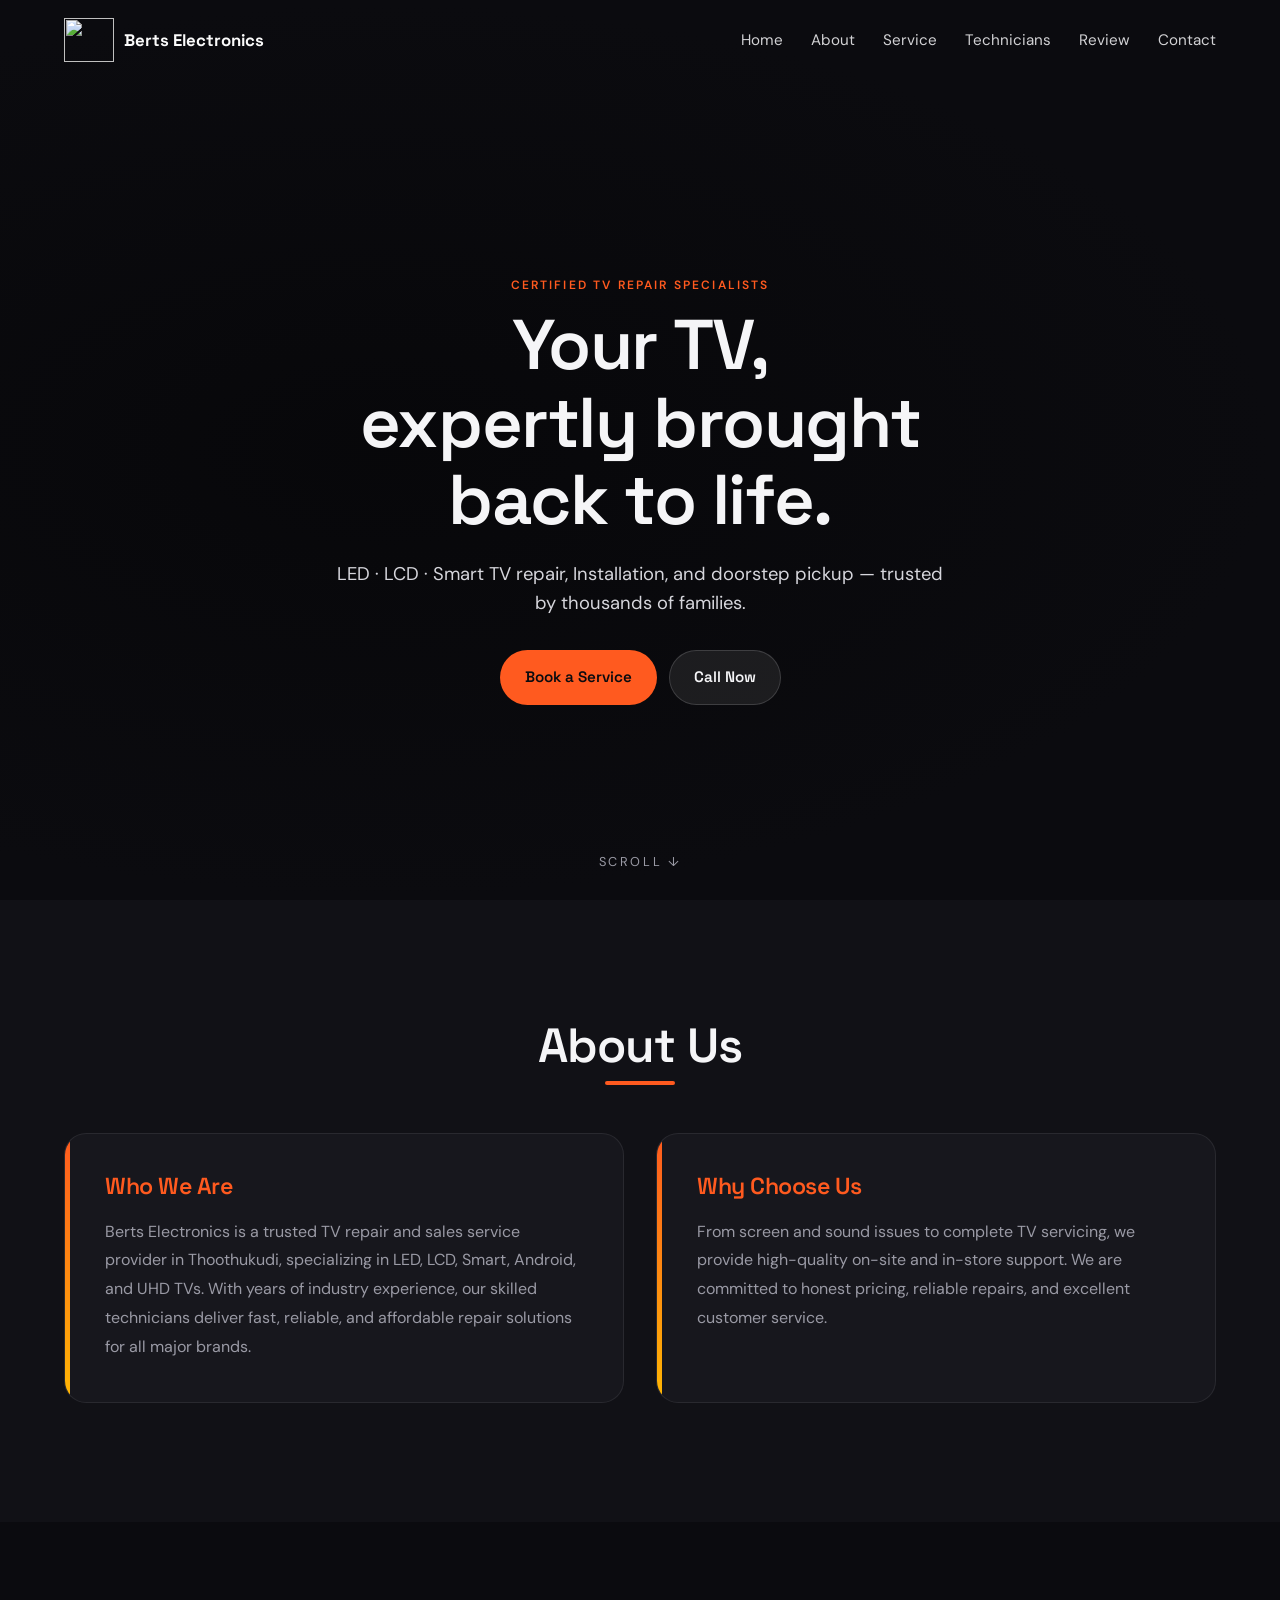
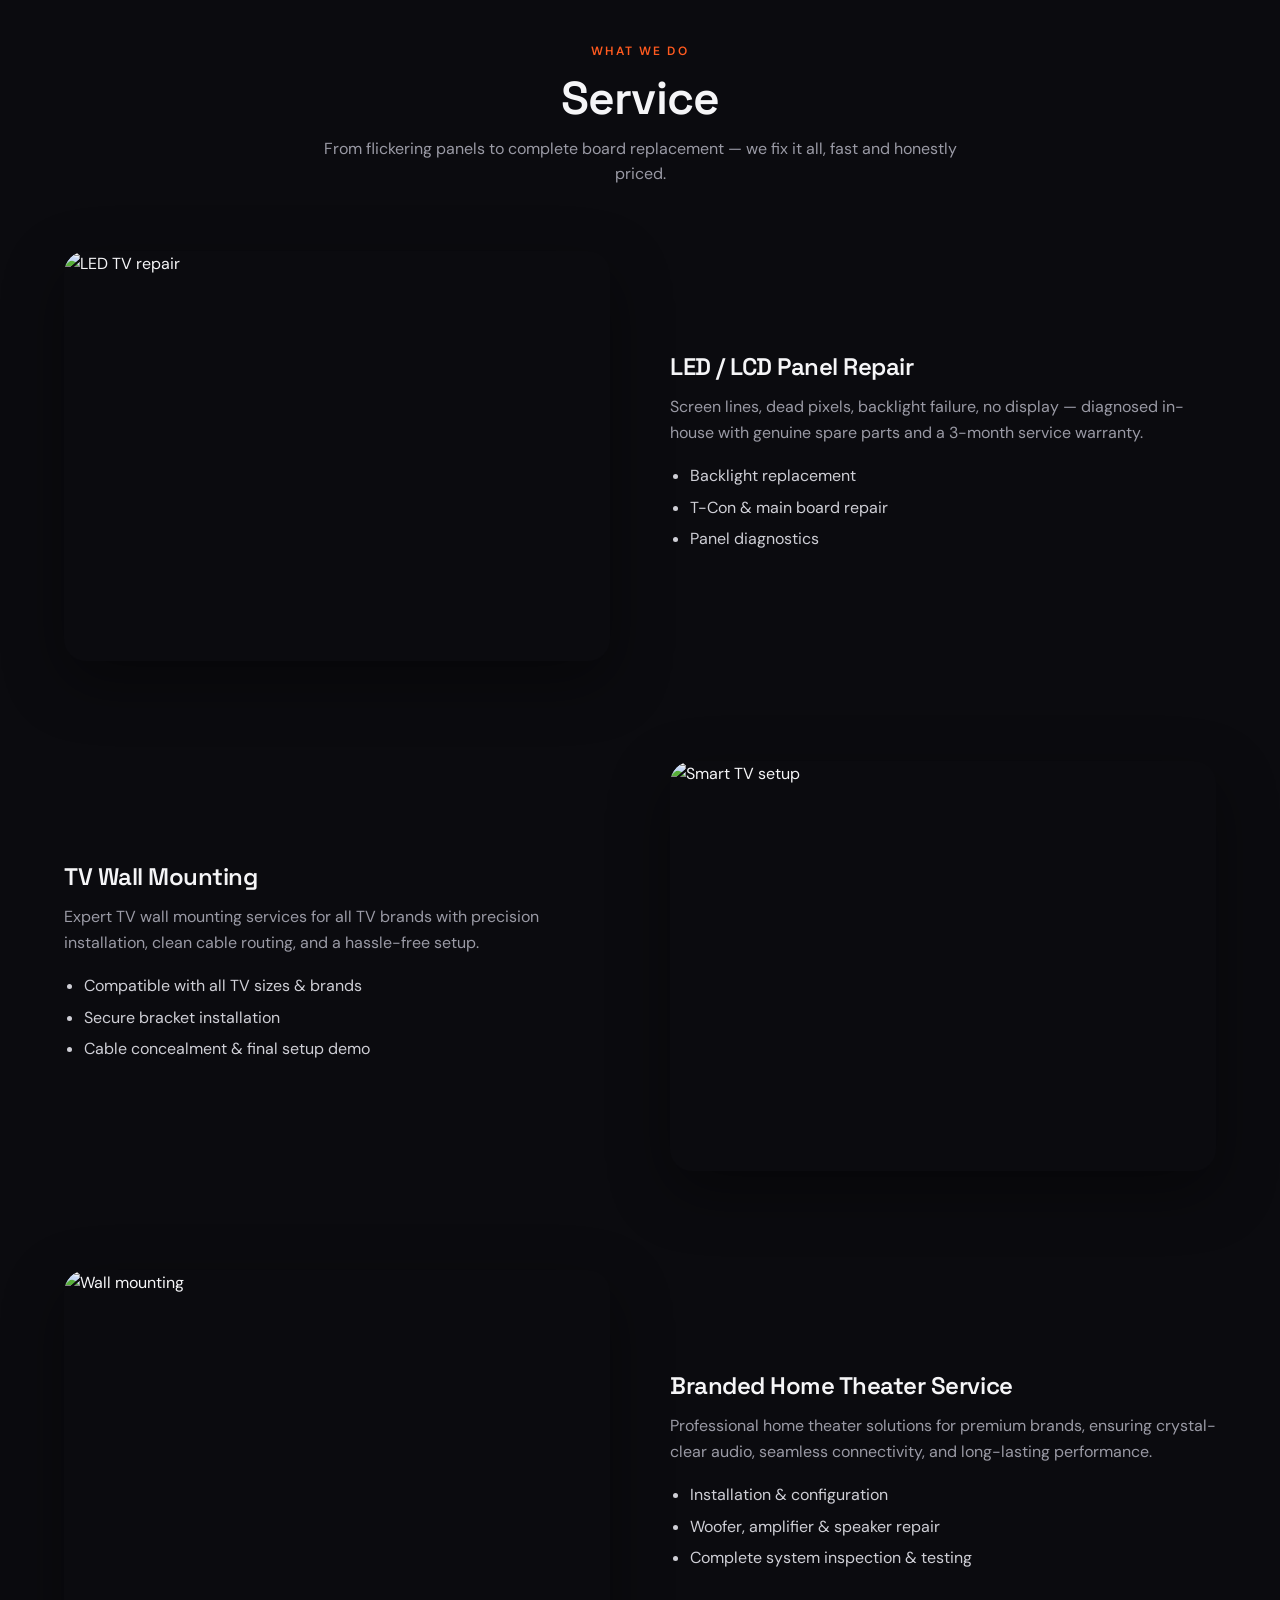
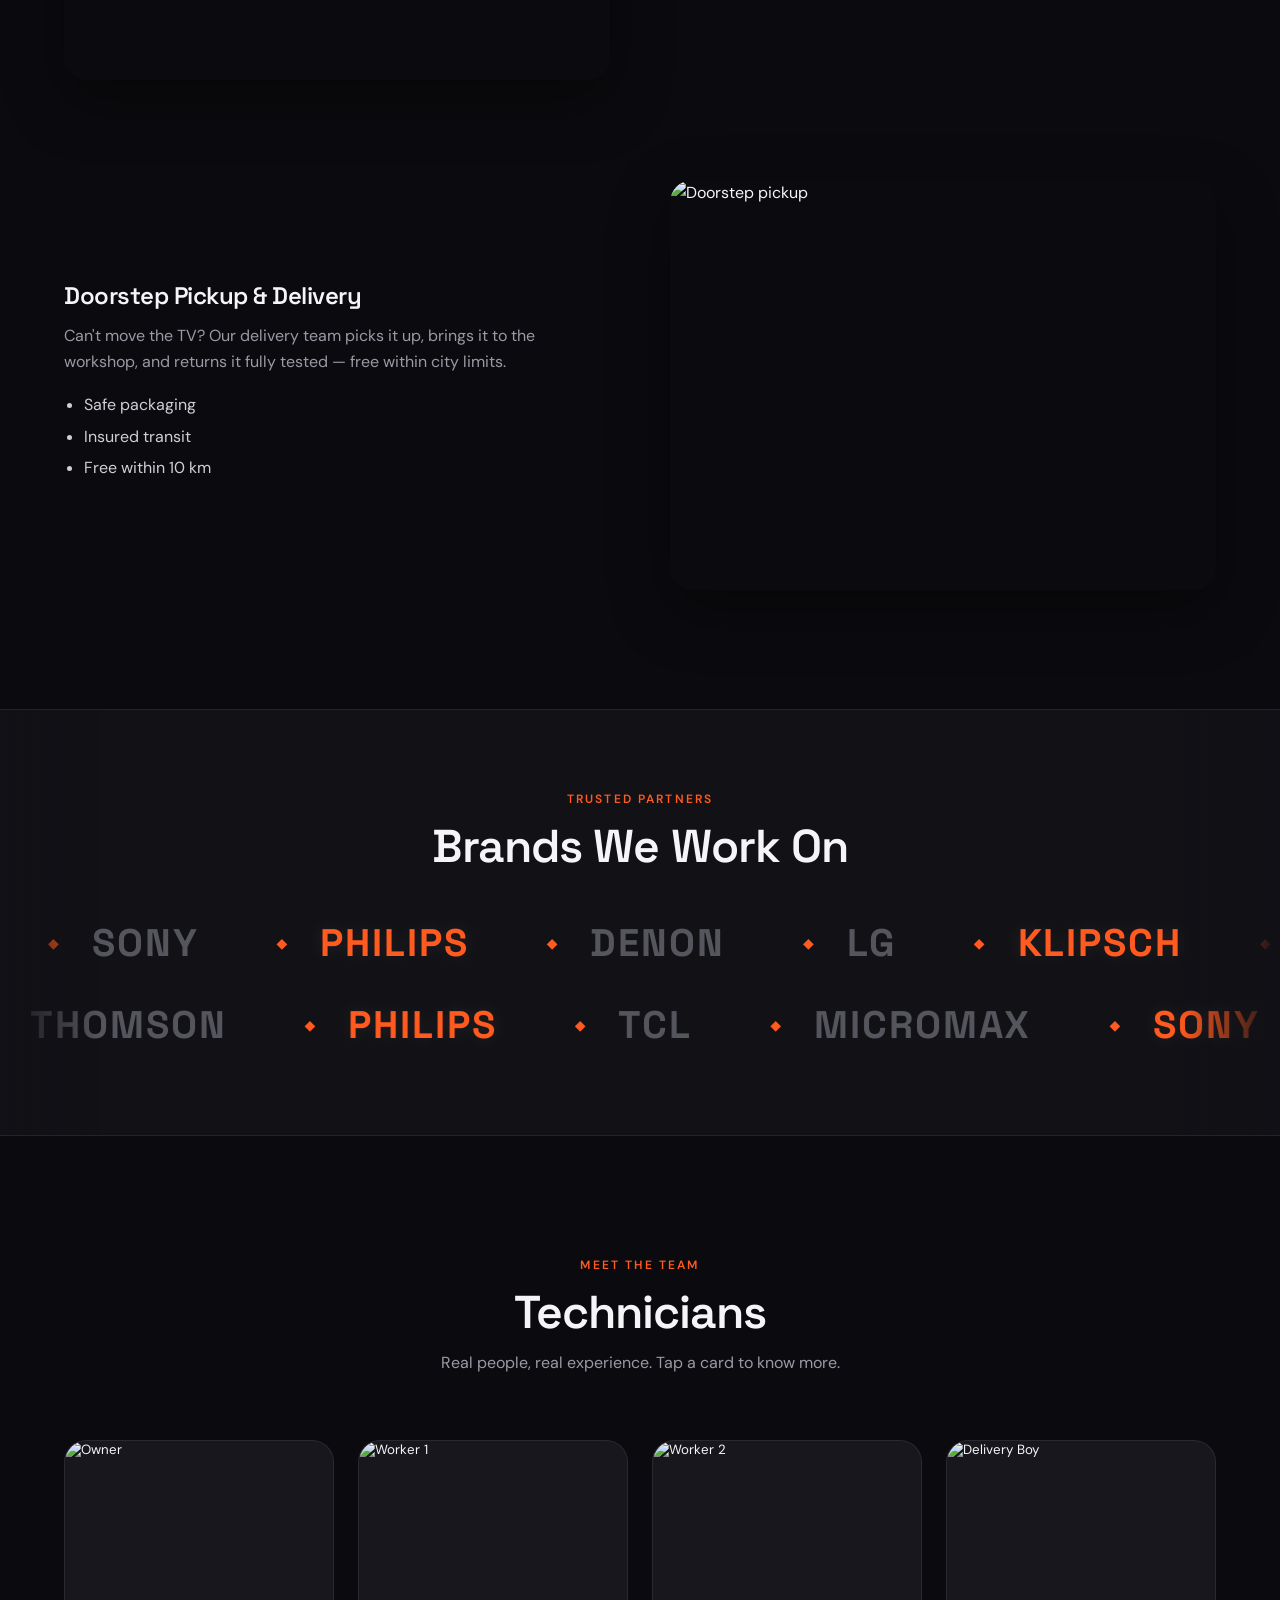
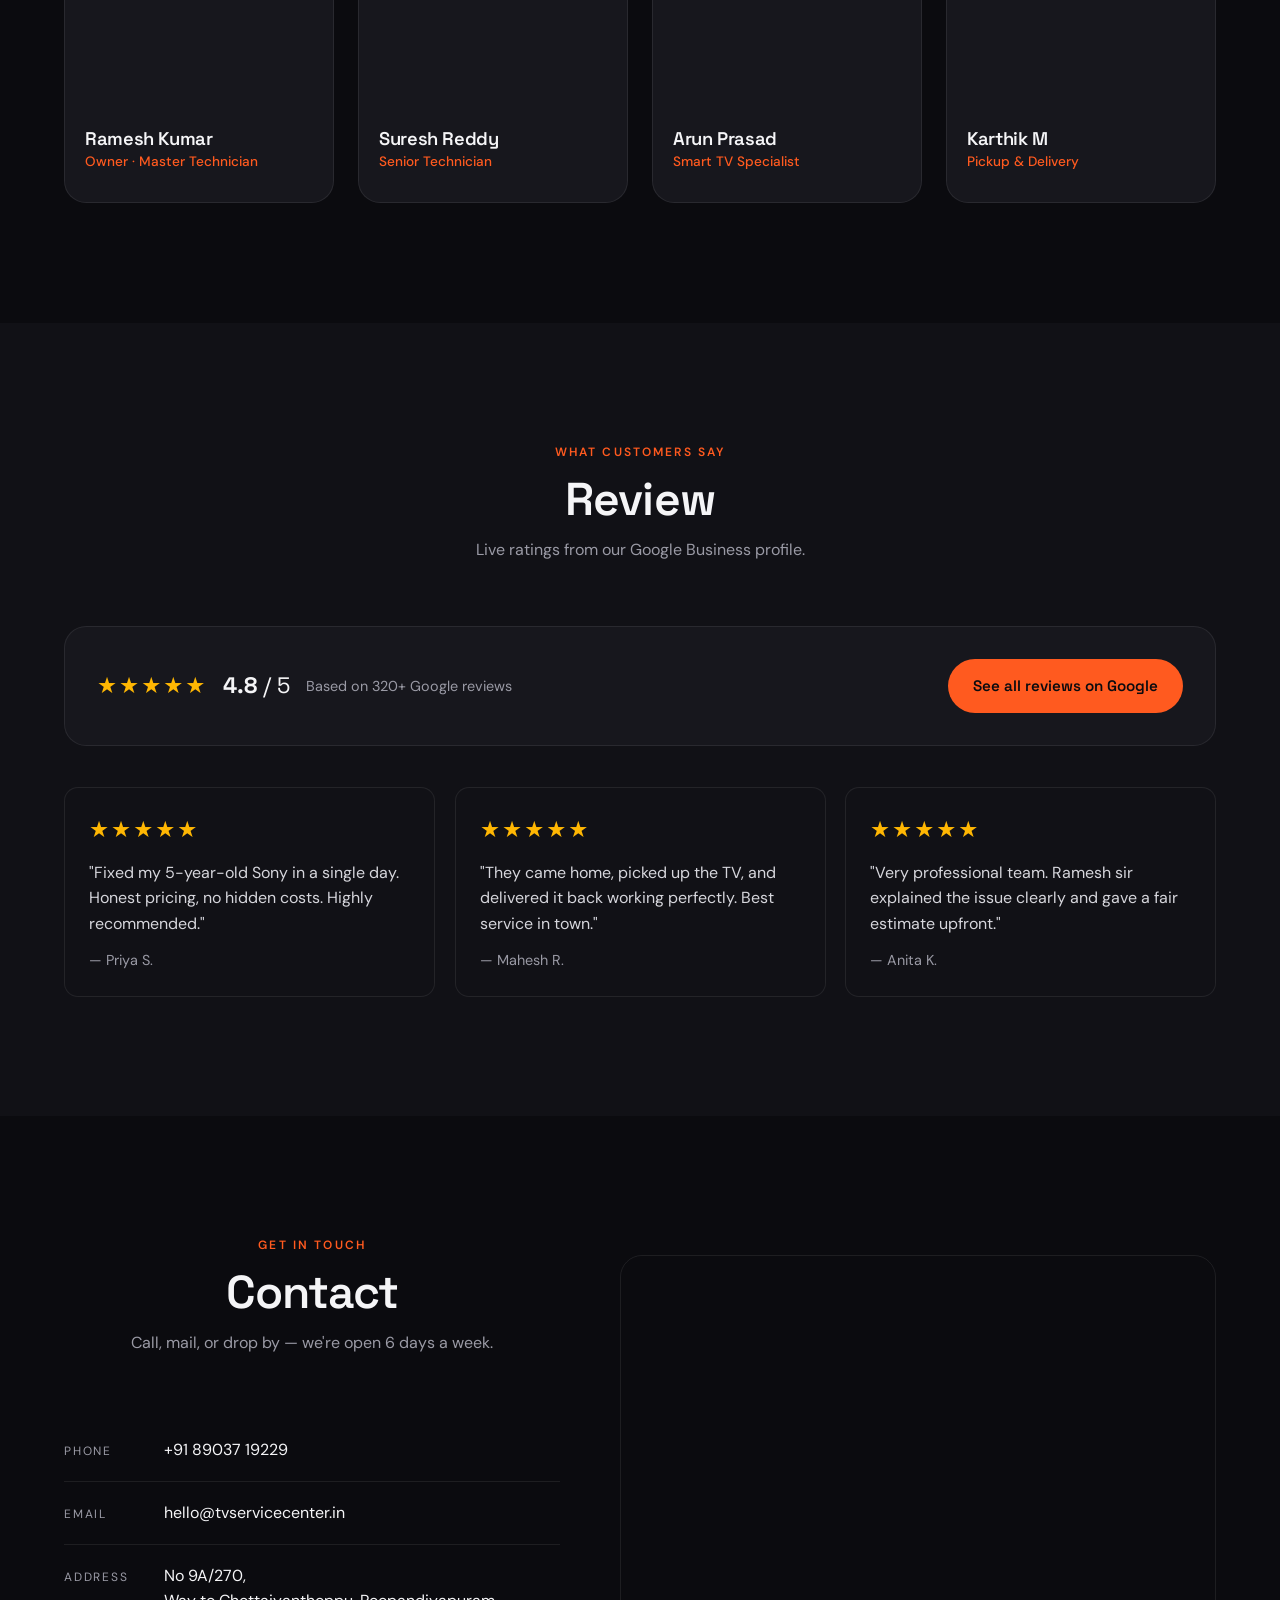
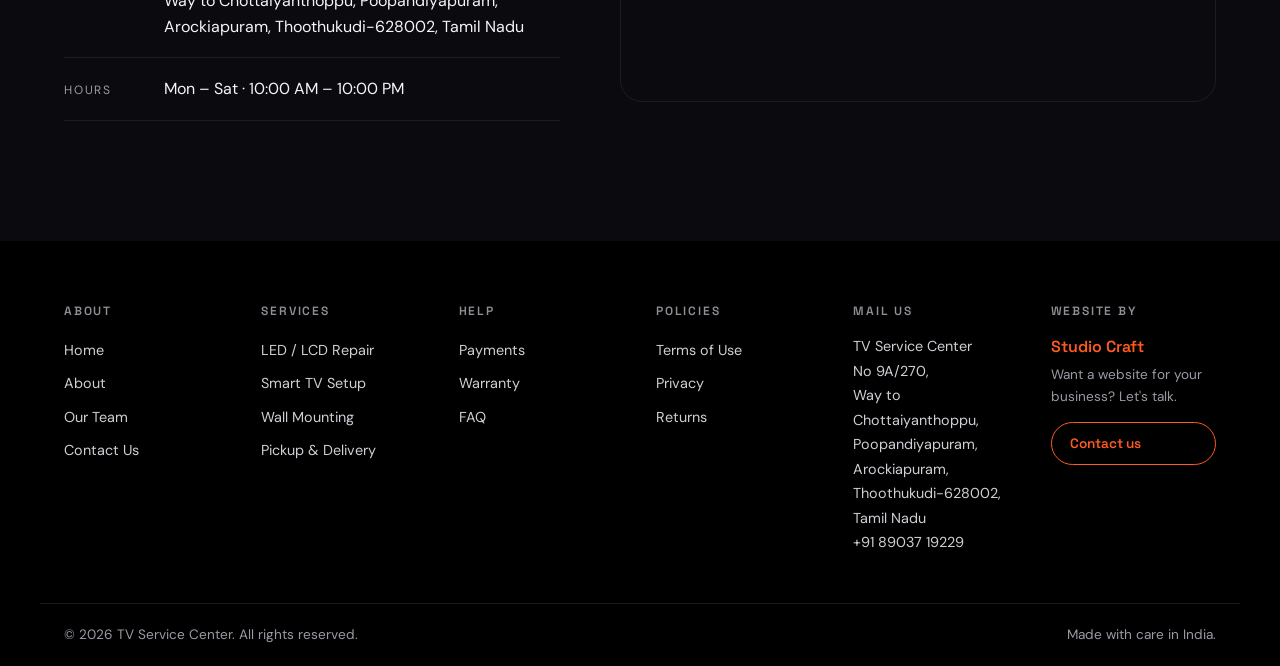
==== commit 8e12b41a: "commit" ====
--- a/index.html
+++ b/index.html
@@ -155,18 +155,18 @@
   <div class="marquee-wrapper row-1">
     <div class="marquee-track">
       <!-- Set 1 -->
-       <div class="brand-item"><span class="brand-name dim">THOMSON</span></div>
+       <div class="brand-item"><span class="separator">◆</span><span class="brand-name dim">SONY</span></div>
       <div class="brand-item"><span class="separator">◆</span><span class="brand-name bright">PHILIPS</span></div>
-      <div class="brand-item"><span class="separator">◆</span><span class="brand-name dim">TCL</span></div>
-      <div class="brand-item"><span class="separator">◆</span><span class="brand-name dim">MICROMAX</span></div>
-      <div class="brand-item"><span class="separator">◆</span><span class="brand-name bright">SONY</span></div>
-      <div class="brand-item"><span class="separator">◆</span><span class="brand-name dim">WHIRLPOOL</span></div>
-      <div class="brand-item"><span class="separator">◆</span><span class="brand-name dim">ONIDA</span></div>
-      <div class="brand-item"><span class="separator">◆</span><span class="brand-name bright">PANASONIC</span></div>
+      <div class="brand-item"><span class="separator">◆</span><span class="brand-name dim">DENON</span></div>
+      <div class="brand-item"><span class="separator">◆</span><span class="brand-name dim">LG</span></div>
+      <div class="brand-item"><span class="separator">◆</span><span class="brand-name bright">KLIPSCH</span></div>
+      <div class="brand-item"><span class="separator">◆</span><span class="brand-name dim">PINEER</span></div>
+      <div class="brand-item"><span class="separator">◆</span><span class="brand-name dim">YAMAHA</span></div>
+      <div class="brand-item"><span class="separator">◆</span><span class="brand-name bright">BOSE</span></div>
+      <div class="brand-item"><span class="separator">◆</span><span class="brand-name dim">JBL</span></div>
       <div class="brand-item"><span class="separator">◆</span><span class="brand-name dim">SAMSUNG</span></div>
-      <div class="brand-item"><span class="separator">◆</span><span class="brand-name dim">LG</span></div>
-      <div class="brand-item"><span class="separator">◆</span><span class="brand-name bright">MI</span></div>
-      <div class="brand-item"><span class="separator">◆</span><span class="brand-name dim">HAIER</span></div>
+      <div class="brand-item"><span class="separator">◆</span><span class="brand-name bright">ONKYO</span></div>
+      <div class="brand-item"><span class="separator">◆</span><span class="brand-name dim">MARANTZ</span></div>
       <!-- Set 2 (Duplicate for seamless loop) -->
       <div class="brand-item"><span class="separator">◆</span><span class="brand-name dim">SONY</span></div>
       <div class="brand-item"><span class="separator">◆</span><span class="brand-name bright">PHILIPS</span></div>
@@ -201,18 +201,18 @@
       <div class="brand-item"><span class="separator">◆</span><span class="brand-name bright">MI</span></div>
       <div class="brand-item"><span class="separator">◆</span><span class="brand-name dim">HAIER</span></div>
       <!-- Set 2 (Duplicate for seamless loop) -->
-      <div class="brand-item"><span class="separator">◆</span><span class="brand-name dim">SONY</span></div>
+      <div class="brand-item"><span class="brand-name dim">THOMSON</span></div>
       <div class="brand-item"><span class="separator">◆</span><span class="brand-name bright">PHILIPS</span></div>
-      <div class="brand-item"><span class="separator">◆</span><span class="brand-name dim">DENON</span></div>
+      <div class="brand-item"><span class="separator">◆</span><span class="brand-name dim">TCL</span></div>
+      <div class="brand-item"><span class="separator">◆</span><span class="brand-name dim">MICROMAX</span></div>
+      <div class="brand-item"><span class="separator">◆</span><span class="brand-name bright">SONY</span></div>
+      <div class="brand-item"><span class="separator">◆</span><span class="brand-name dim">WHIRLPOOL</span></div>
+      <div class="brand-item"><span class="separator">◆</span><span class="brand-name dim">ONIDA</span></div>
+      <div class="brand-item"><span class="separator">◆</span><span class="brand-name bright">PANASONIC</span></div>
+      <div class="brand-item"><span class="separator">◆</span><span class="brand-name dim">SAMSUNG</span></div>
       <div class="brand-item"><span class="separator">◆</span><span class="brand-name dim">LG</span></div>
-      <div class="brand-item"><span class="separator">◆</span><span class="brand-name bright">KLIPSCH</span></div>
-      <div class="brand-item"><span class="separator">◆</span><span class="brand-name dim">PINEER</span></div>
-      <div class="brand-item"><span class="separator">◆</span><span class="brand-name dim">YAMAHA</span></div>
-      <div class="brand-item"><span class="separator">◆</span><span class="brand-name bright">BOSE</span></div>
-      <div class="brand-item"><span class="separator">◆</span><span class="brand-name dim">JBL</span></div>
-      <div class="brand-item"><span class="separator">◆</span><span class="brand-name dim">SAMSUNG</span></div>
-      <div class="brand-item"><span class="separator">◆</span><span class="brand-name bright">ONKYO</span></div>
-      <div class="brand-item"><span class="separator">◆</span><span class="brand-name dim">MARANTZ</span></div>
+      <div class="brand-item"><span class="separator">◆</span><span class="brand-name bright">MI</span></div>
+      <div class="brand-item"><span class="separator">◆</span><span class="brand-name dim">HAIER</span></div>
     </div>
   </div>
 </div>
--- a/styles.css
+++ b/styles.css
@@ -217,7 +217,7 @@
 
 /* Color Variations */
 .brand-name.bright {
-  color: #FFD700;
+  color: var(--primary);
   text-shadow: 0 0 20px rgba(255, 255, 255, 0.1);
 }
 .brand-name.dim {
@@ -225,14 +225,14 @@
   opacity: 0.5;
 }
 .separator {
-  color: #C9A227; /* Dark Gold */
+  color: var(--primary); /* Dark Gold */
   margin: 0 18px;
   font-size: 14px;
 }
 
 /* Hover Effect */
 .brand-item:hover .brand-name { color: #FFFFFF; }
-.brand-item:hover .separator { color: #FFD700; }
+.brand-item:hover .separator { color: var(--primary); }
 
 /* Animations */
 .row-1 .marquee-track { animation: scroll-left 30s linear infinite; }
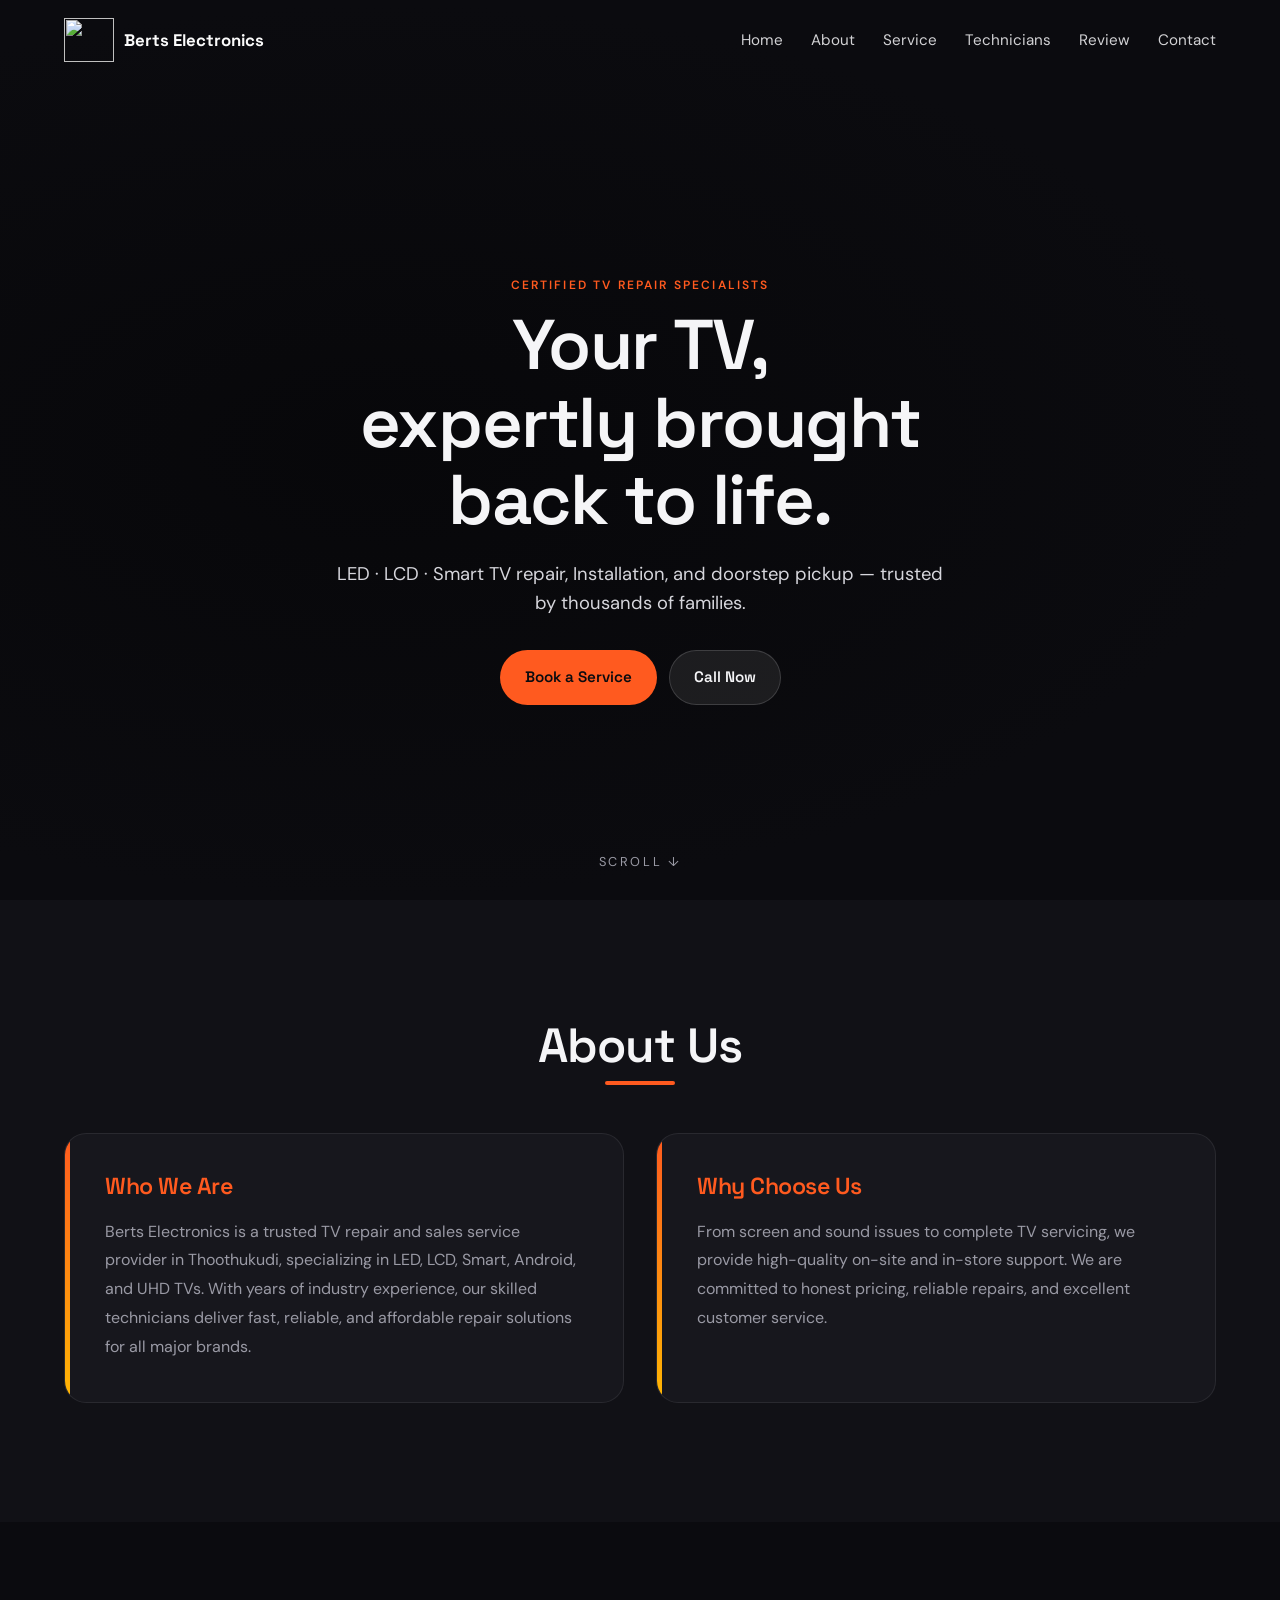
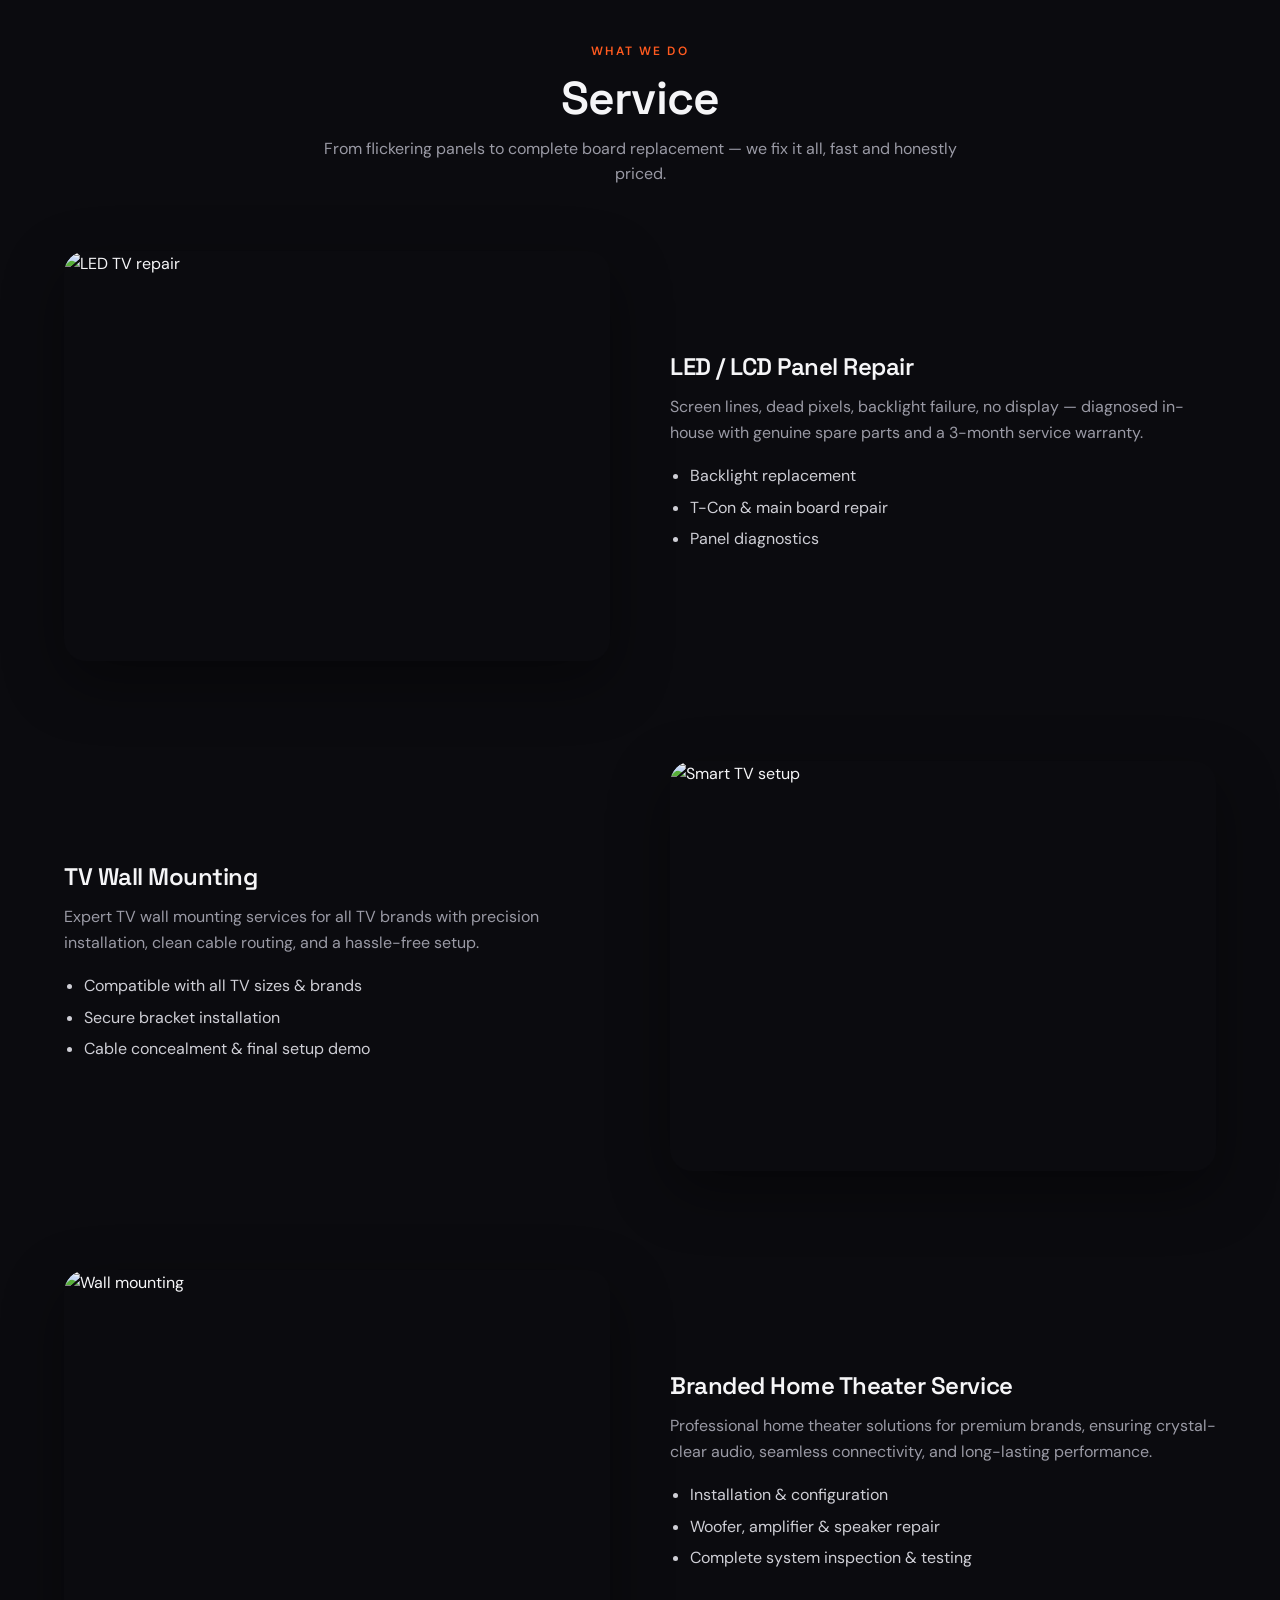
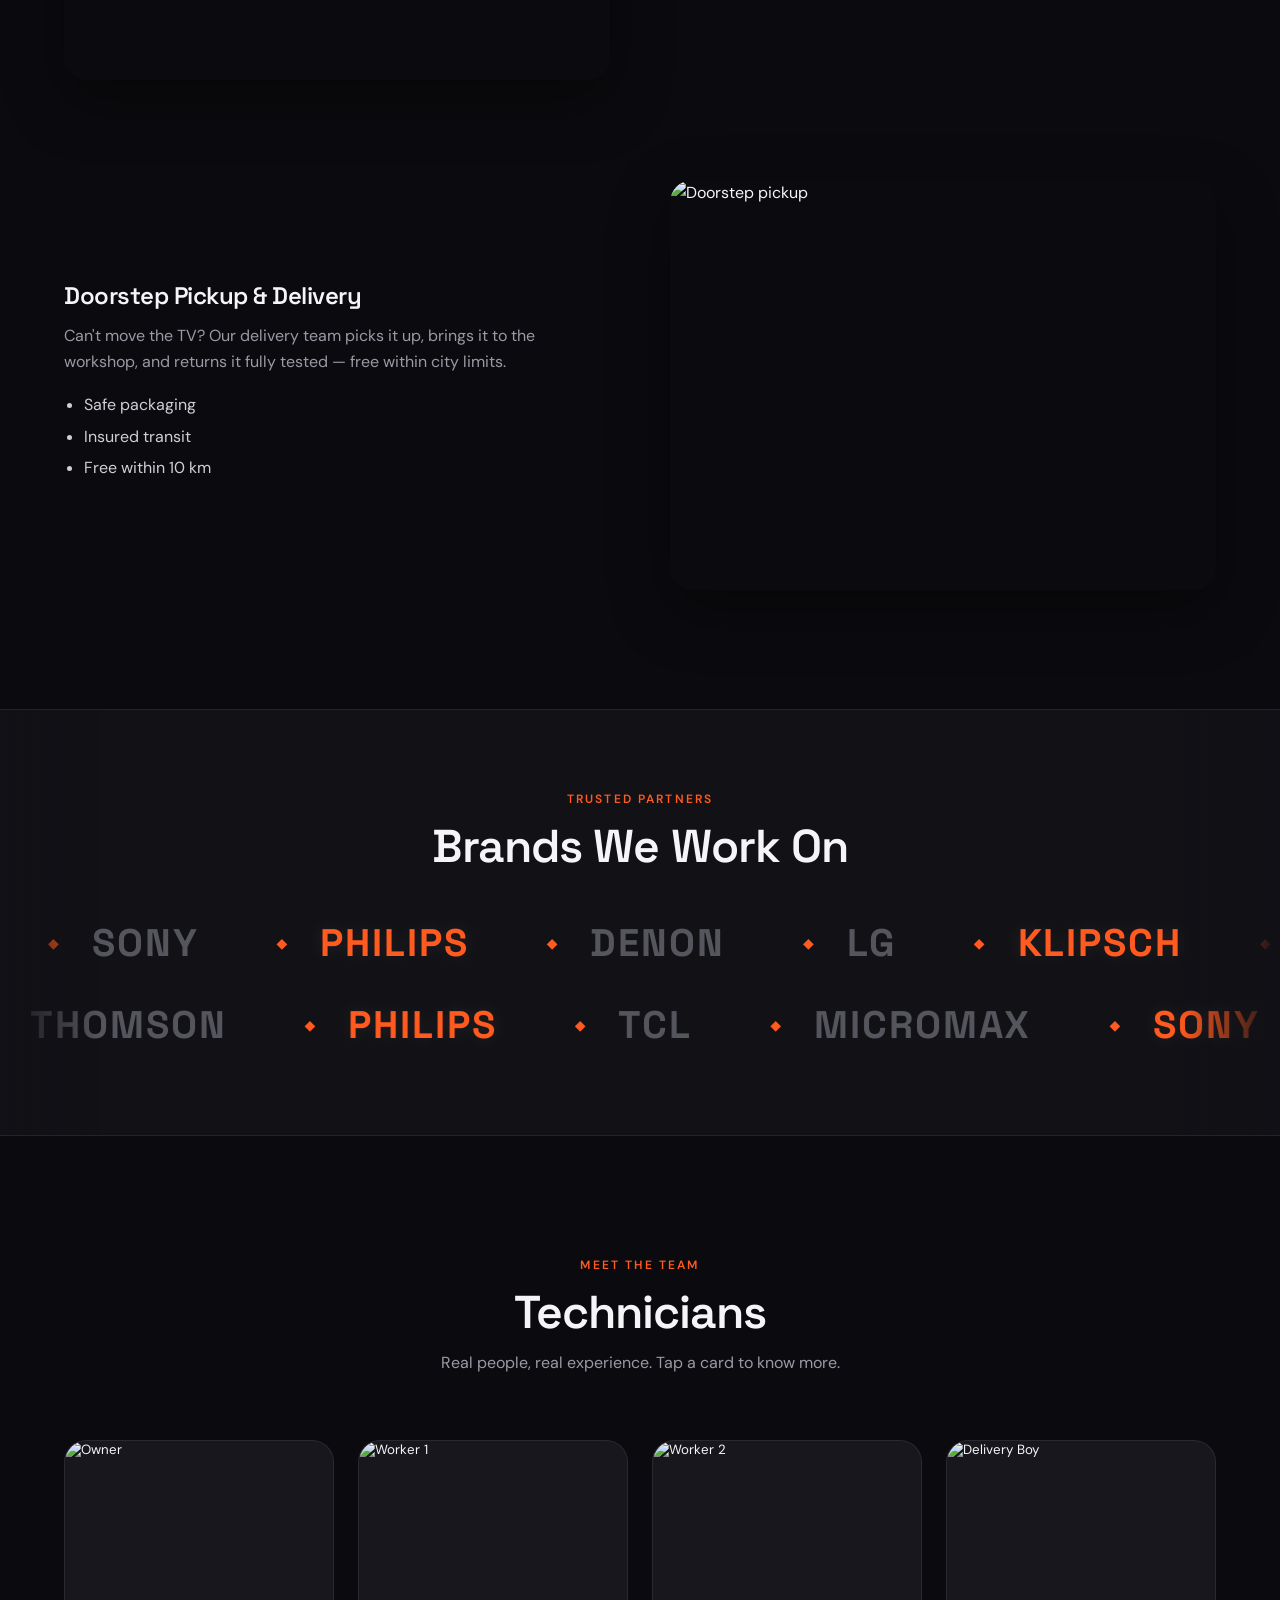
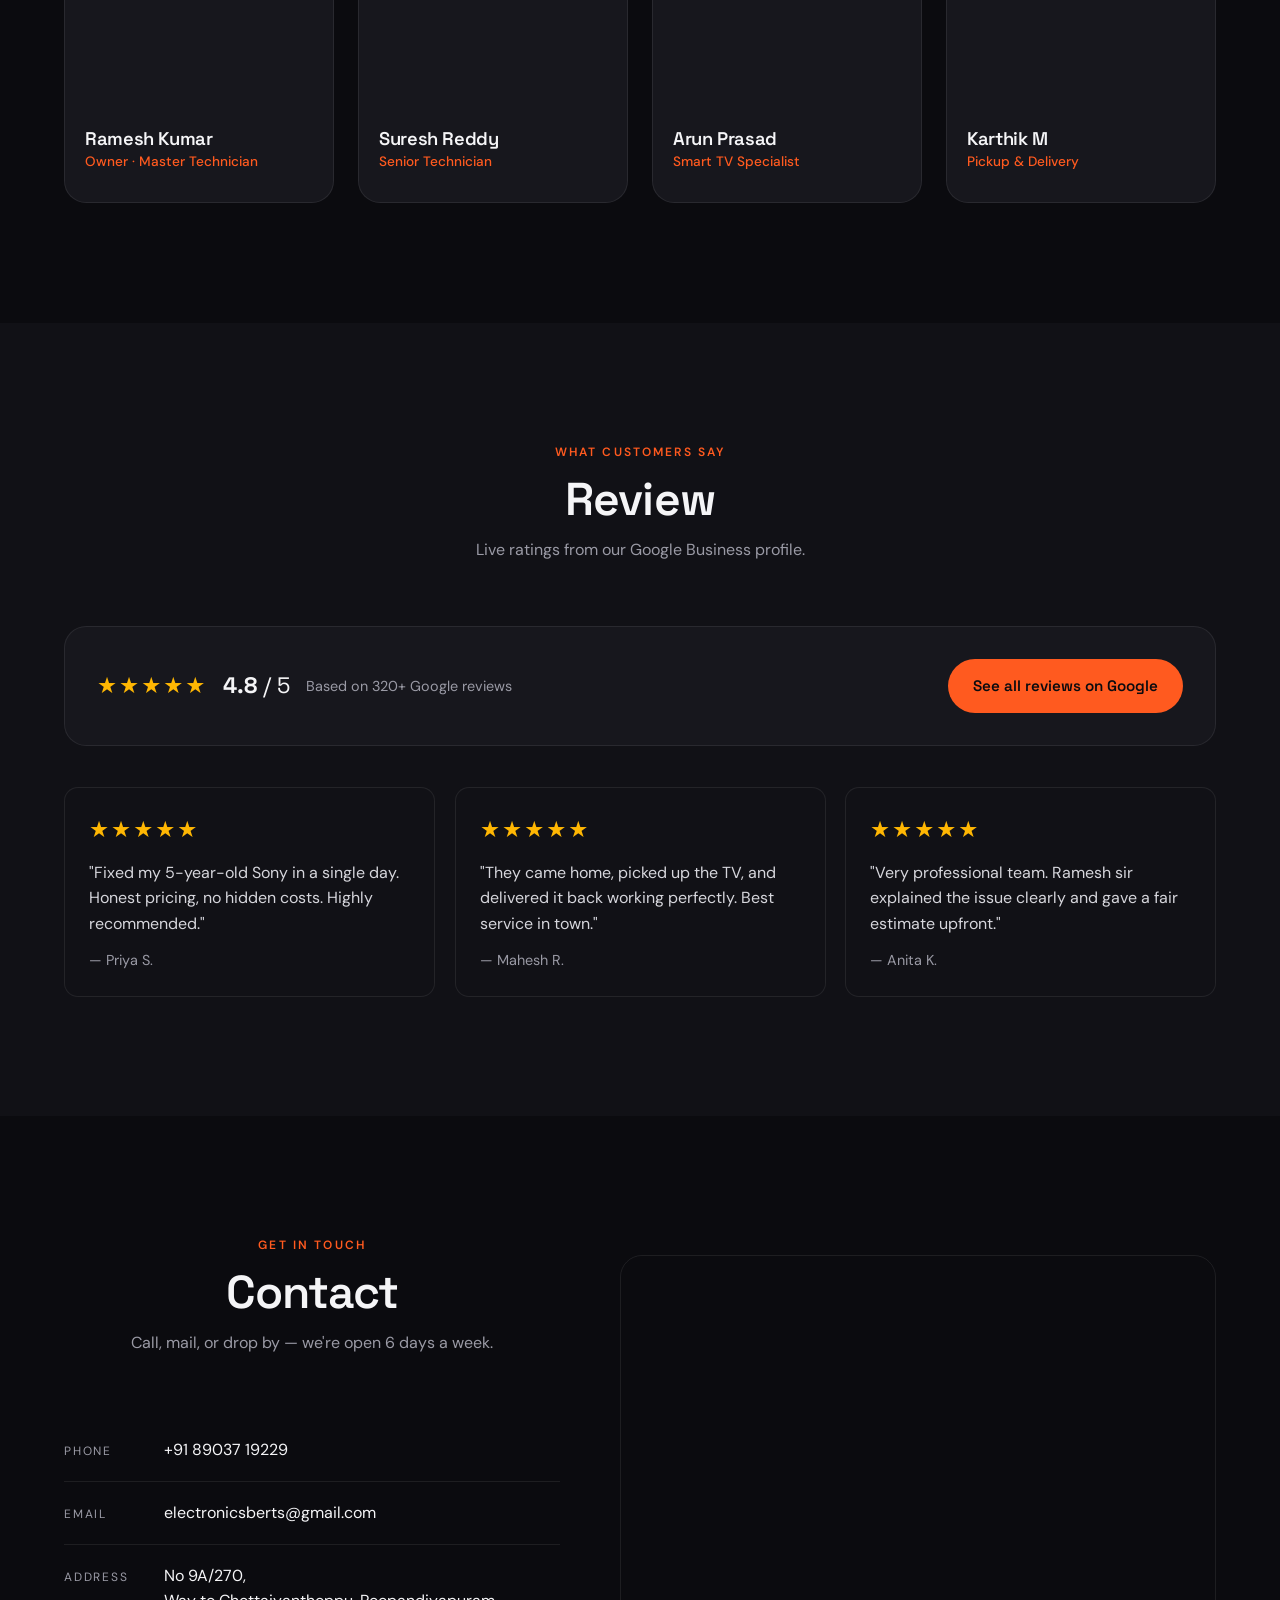
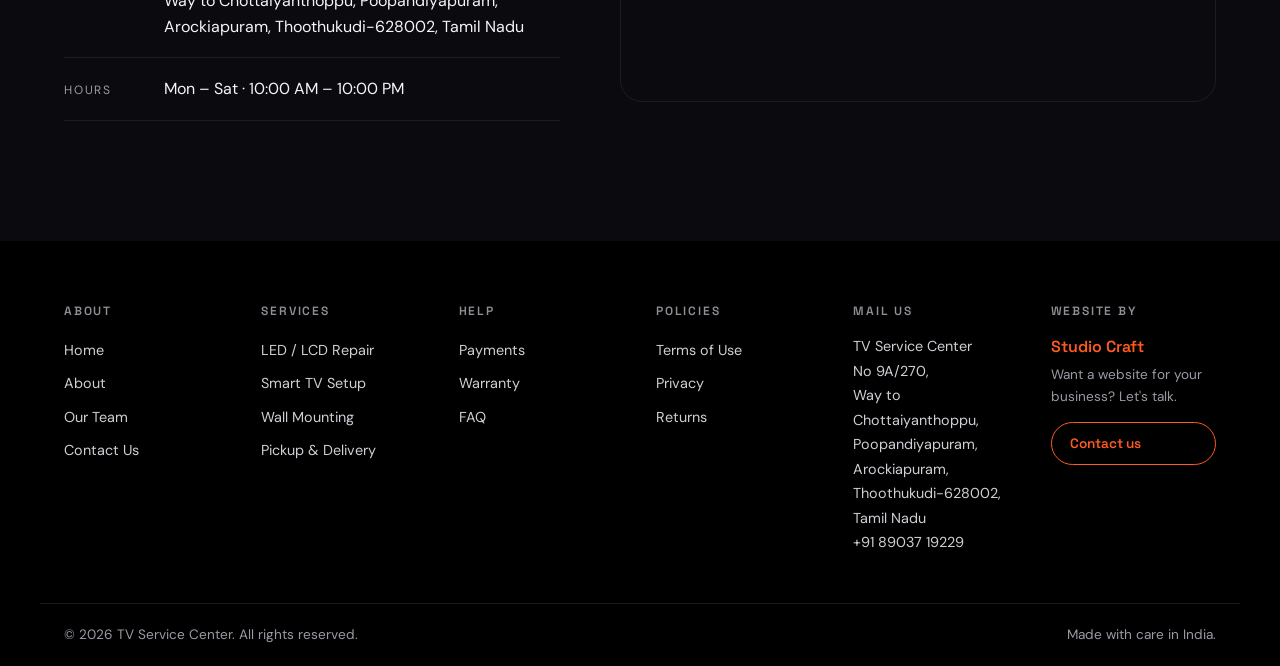
==== commit 9e591f6c: "commit" ====
--- a/index.html
+++ b/index.html
@@ -49,7 +49,7 @@
     <h1>Your <span>TV</span>, <br/>expertly brought <span>back to life</span>.</h1>
     <p class="hero-sub">LED · LCD · Smart TV repair, Installation, and doorstep pickup — trusted by thousands of families.</p>
     <div class="hero-cta">
-      <a href="#contact" class="btn btn-primary">Book a Service</a>
+      <a href="enquire.html" class="btn btn-primary">Book a Service</a>
       <a href="tel:" class="btn btn-ghost">Call Now</a>
     </div>
   </div>
@@ -316,7 +316,7 @@
 
       <ul class="contact-list">
         <li><span>Phone</span><a href="tel:+918903719229">+91 89037 19229</a></li>
-        <li><span>Email</span><a href="mailto:hello@tvservicecenter.in">hello@tvservicecenter.in</a></li>
+        <li><span>Email</span><a href="electronicsberts@gmail.com">electronicsberts@gmail.com</a></li>
         <li><span>Address</span><address>No 9A/270,<br/>Way to Chottaiyanthoppu, Poopandiyapuram, Arockiapuram, Thoothukudi-628002, Tamil Nadu</address></li>
         <li><span>Hours</span><span>Mon – Sat · 10:00 AM – 10:00 PM</span></li>
       </ul>
@@ -374,7 +374,7 @@
       <h5>Website by</h5>
       <p class="studio">Studio Craft</p>
       <p class="pitch">Want a website for your business? Let's talk.</p>
-      <a href="mailto:studio@example.com" class="btn btn-outline">Contact us</a>
+      <a href="dbtech2k26@gmail.com" class="btn btn-outline">Contact us</a>
     </div>
   </div>
   <div class="footer-bottom">
--- a/styles.css
+++ b/styles.css
@@ -340,4 +340,113 @@
   .hero-video { display: none; }
   .hero { background: linear-gradient(135deg, #17171d, #0b0b0f); }
   * { animation: none !important; }
-}+
+}
+/* ---------- Enquiry Page ---------- */
+.enquiry-hero { padding: 160px 0 60px; background: var(--bg); text-align: left; }
+.enquiry-hero-sub { color: var(--muted); font-size: 1.05rem; max-width: 560px; margin-top: 16px; }
+
+.enquiry-section { padding-top: 0; }
+.enquiry-grid { display: grid; grid-template-columns: 1fr 1.2fr; gap: 60px; align-items: start; }
+
+.enquiry-info h3 { margin-bottom: 12px; }
+.enquiry-info > p { color: var(--muted); margin: 0 0 40px; }
+
+.enquiry-steps { list-style: none; padding: 0; margin: 0 0 40px; display: flex; flex-direction: column; gap: 24px; }
+.enquiry-steps li { display: flex; gap: 16px; align-items: flex-start; }
+.step-num {
+  flex-shrink: 0; width: 32px; height: 32px; border-radius: 50%;
+  background: var(--surface-2); border: 1px solid var(--border);
+  color: var(--primary); font-family: var(--font-display); font-weight: 600; font-size: 0.9rem;
+  display: flex; align-items: center; justify-content: center;
+}
+.enquiry-steps h4 { font-size: 1rem; margin: 0 0 4px; }
+.enquiry-steps p { color: var(--muted); font-size: 0.9rem; margin: 0; }
+
+/* Form card */
+.enquiry-card {
+  background: var(--surface-2); border: 1px solid var(--border);
+  border-radius: var(--radius-lg); padding: 40px;
+  box-shadow: 0 20px 45px rgba(0,0,0,.35); position: relative;
+}
+
+.form-row { display: grid; grid-template-columns: 1fr 1fr; gap: 20px; }
+.form-group { margin-bottom: 20px; display: flex; flex-direction: column; }
+.form-group label {
+  font-family: var(--font-body); text-transform: uppercase; letter-spacing: 0.1em;
+  font-size: 0.72rem; color: var(--muted); margin-bottom: 8px;
+}
+.form-group label .optional { text-transform: none; letter-spacing: 0; opacity: .7; }
+
+.form-group input[type="text"],
+.form-group input[type="tel"],
+.form-group input[type="email"],
+.form-group input[type="date"],
+.form-group select,
+.form-group textarea {
+  background: var(--surface); border: 1px solid var(--border); border-radius: var(--radius);
+  color: var(--text); font-family: var(--font-body); font-size: 0.95rem;
+  padding: 14px 16px; width: 100%;
+  transition: border-color .2s var(--ease), box-shadow .2s var(--ease);
+}
+.form-group textarea { resize: vertical; min-height: 90px; }
+.form-group input::placeholder, .form-group textarea::placeholder { color: #6f6f79; }
+.form-group input:focus, .form-group select:focus, .form-group textarea:focus {
+  outline: none; border-color: var(--primary); box-shadow: 0 0 0 3px rgba(255,90,31,0.15);
+}
+.form-group select {
+  appearance: none;
+  background-image: linear-gradient(45deg, transparent 50%, var(--muted) 50%), linear-gradient(135deg, var(--muted) 50%, transparent 50%);
+  background-position: calc(100% - 20px) center, calc(100% - 15px) center;
+  background-size: 5px 5px, 5px 5px; background-repeat: no-repeat; padding-right: 40px;
+}
+
+.form-error { display: none; color: #ff6b6b; font-size: 0.8rem; margin-top: 6px; }
+.form-group.invalid input, .form-group.invalid select, .form-group.invalid textarea { border-color: #ff6b6b; }
+.form-group.invalid .form-error { display: block; }
+
+#addressGroup { max-height: 300px; overflow: hidden; transition: max-height .5s var(--ease), opacity .3s var(--ease), margin .5s var(--ease); opacity: 1; }
+#addressGroup.collapsed { max-height: 0; opacity: 0; margin-bottom: 0; }
+
+.toggle-group { display: flex; gap: 12px; }
+.toggle-btn {
+  flex: 1; padding: 12px 20px; border-radius: 999px; border: 1px solid var(--border);
+  background: var(--surface); color: var(--text); font-family: var(--font-display);
+  font-size: 0.9rem; font-weight: 600; cursor: pointer;
+  transition: background .2s var(--ease), border-color .2s var(--ease), color .2s var(--ease);
+}
+.toggle-btn.active { background: var(--primary); border-color: var(--primary); color: #0b0b0f; }
+.toggle-btn:hover:not(.active) { border-color: var(--primary); color: var(--primary); }
+
+.file-input {
+  display: flex; align-items: center; justify-content: center;
+  border: 1px dashed var(--border); border-radius: var(--radius);
+  background: var(--surface); color: var(--muted); font-size: 0.9rem; padding: 16px;
+  cursor: pointer; transition: border-color .2s var(--ease), color .2s var(--ease);
+}
+.file-input:hover { border-color: var(--primary); color: var(--primary); }
+
+.consent { display: flex; align-items: flex-start; gap: 10px; font-size: 0.85rem; color: var(--muted); margin: 4px 0 8px; cursor: pointer; }
+.consent input { margin-top: 3px; accent-color: var(--primary); }
+#consentError { display: none; color: #ff6b6b; font-size: 0.8rem; margin: -4px 0 16px; }
+.enquiry-card.consent-invalid #consentError { display: block; }
+
+.enquiry-submit { width: 100%; justify-content: center; margin-top: 8px; }
+
+.enquiry-success { text-align: center; padding: 40px 0; }
+.success-icon {
+  width: 64px; height: 64px; border-radius: 50%; background: var(--primary); color: #0b0b0f;
+  font-size: 1.8rem; font-weight: 700; display: flex; align-items: center; justify-content: center;
+  margin: 0 auto 20px;
+}
+.enquiry-success h3 { margin-bottom: 10px; }
+.enquiry-success p { color: var(--muted); margin: 0 0 28px; }
+
+@media (max-width: 960px) {
+  .enquiry-grid { grid-template-columns: 1fr; gap: 40px; }
+  .enquiry-hero { padding: 140px 0 40px; }
+}
+@media (max-width: 720px) {
+  .form-row { grid-template-columns: 1fr; gap: 0; }
+  .enquiry-card { padding: 28px; }
+}
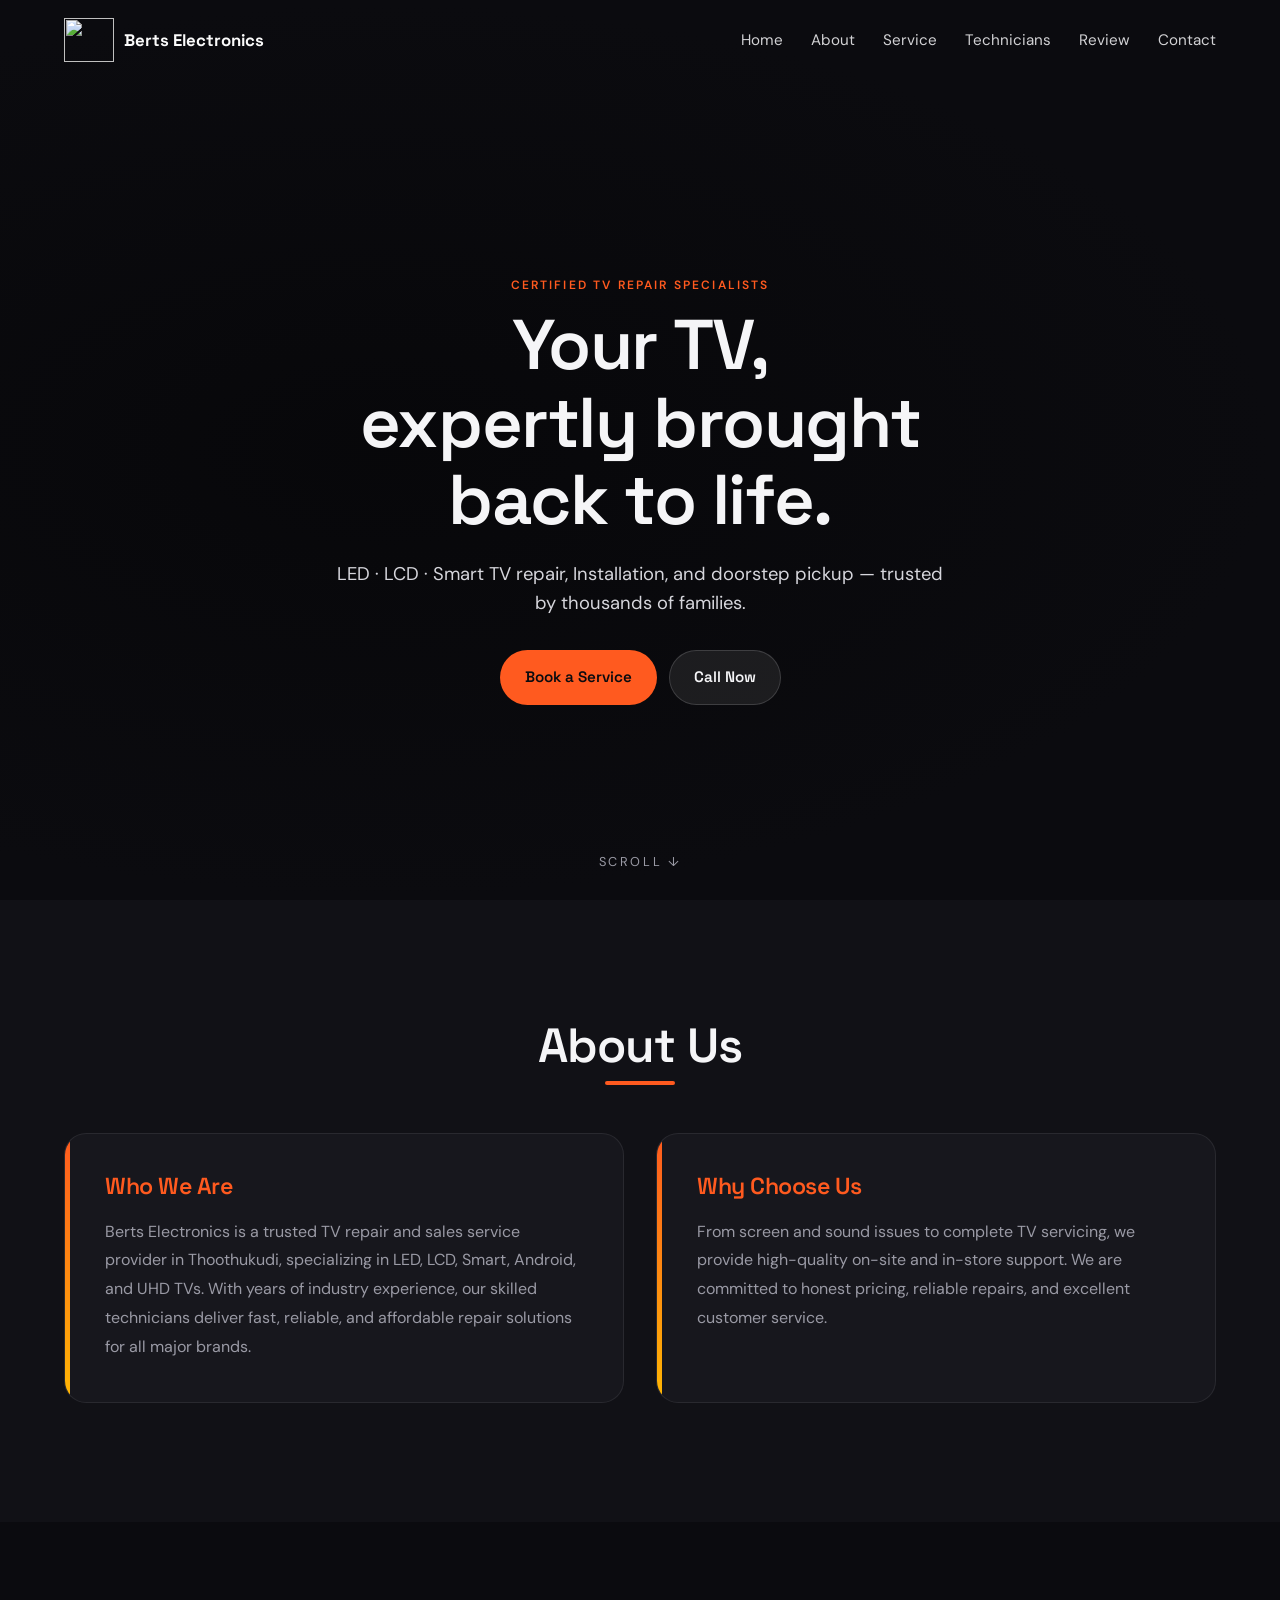
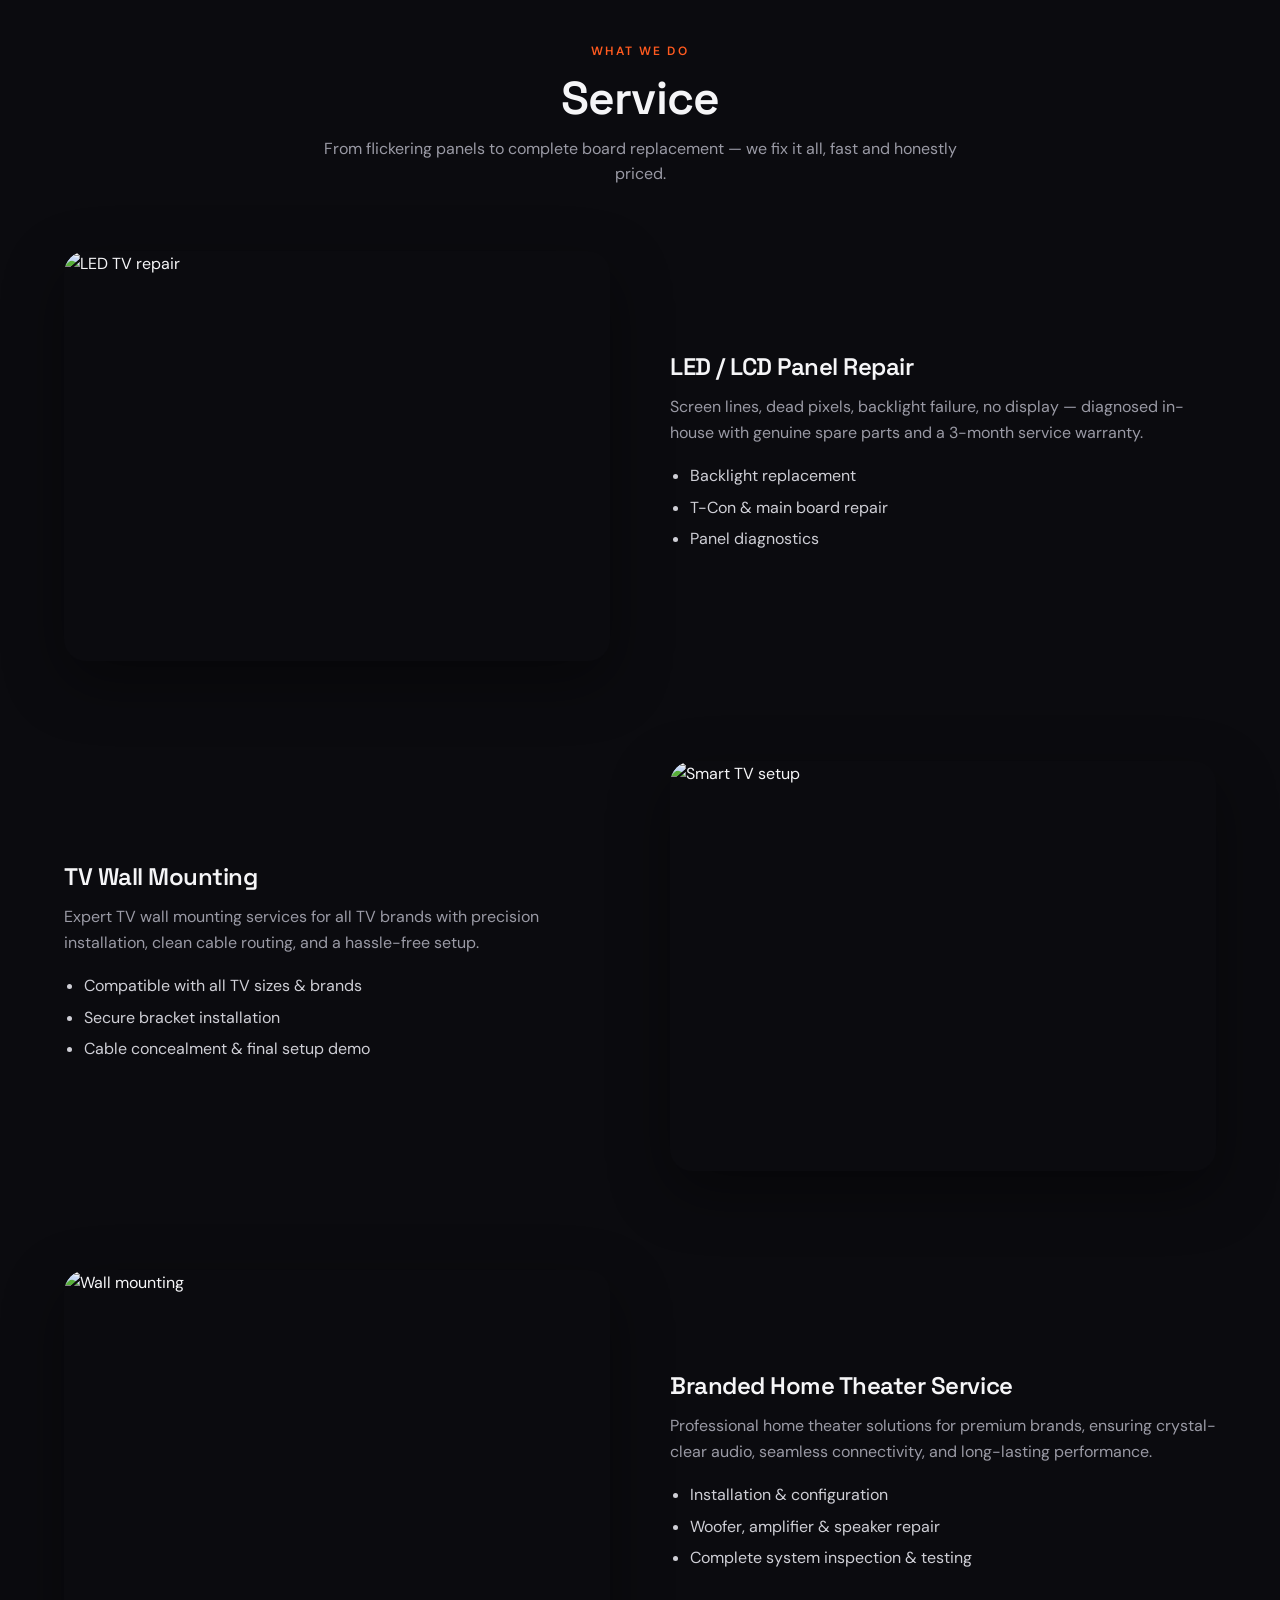
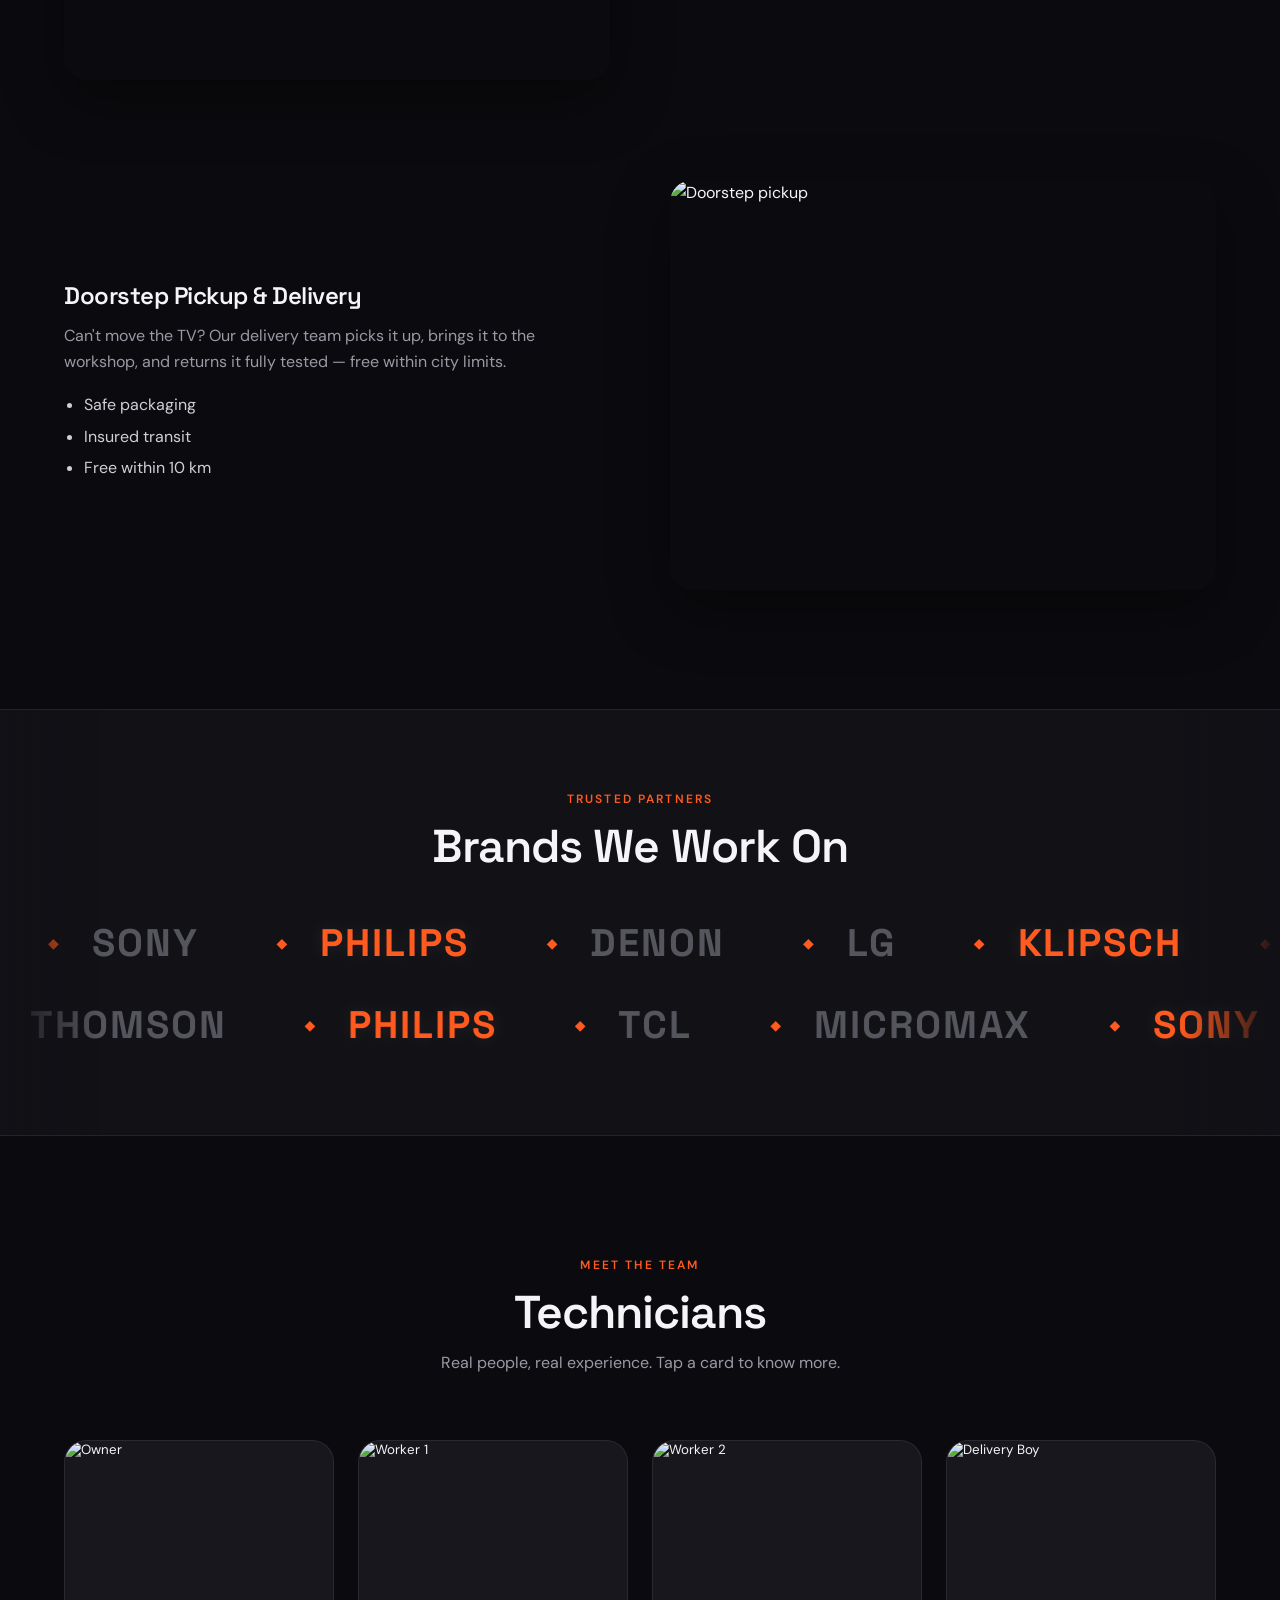
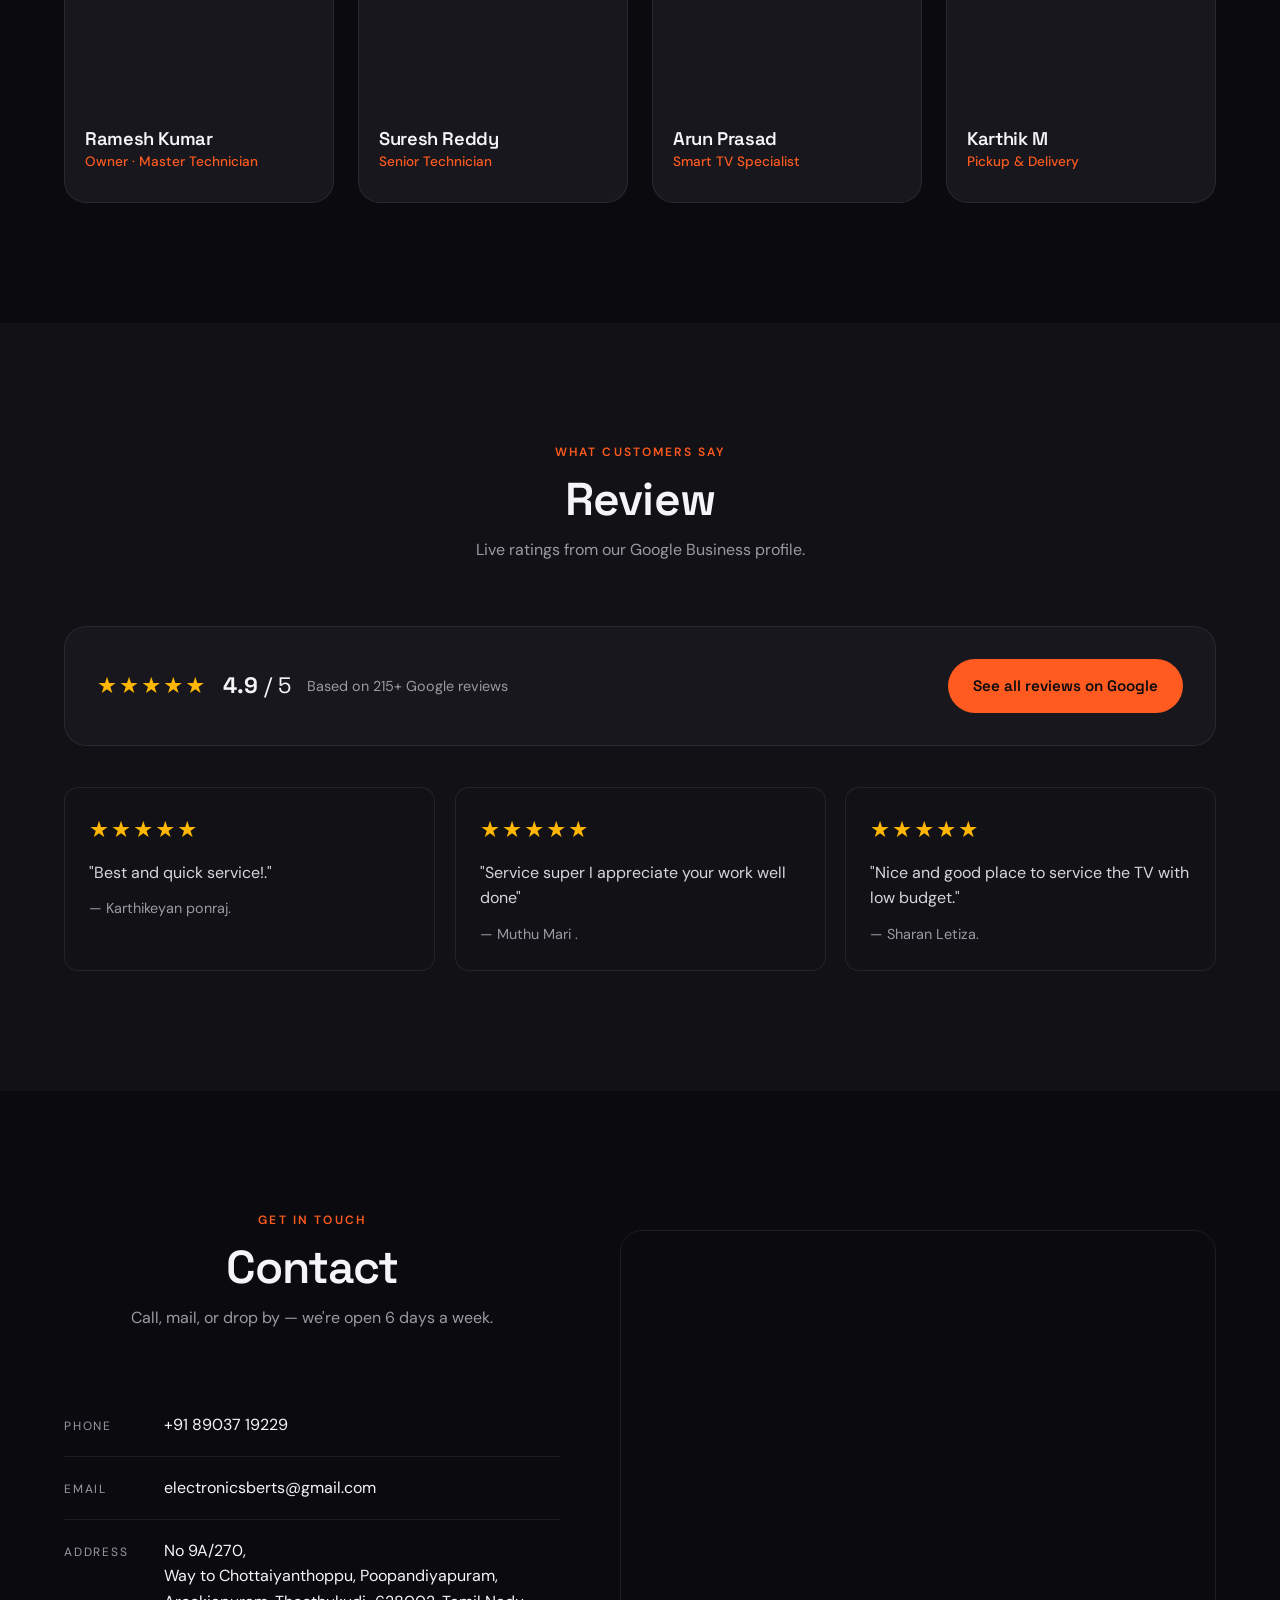
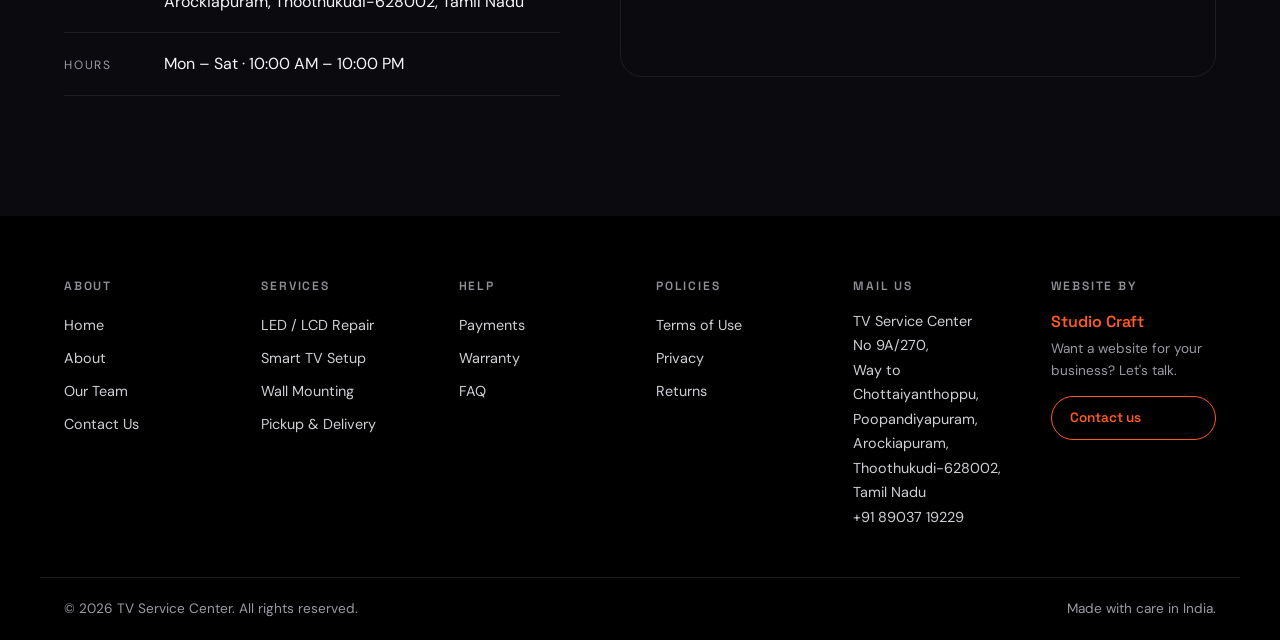
==== commit cc0d91e2: "COMMIT" ====
--- a/index.html
+++ b/index.html
@@ -100,7 +100,7 @@
 
     <div class="service-row reveal">
       <div class="service-media">
-        <img src="https://images.unsplash.com/photo-1593359677879-a4bb92f829d1?auto=format&fit=crop&w=900&q=80" alt="LED TV repair" loading="lazy"/>
+        <img src="https://res.cloudinary.com/fwfhdcbb/image/upload/v1785651301/Don_t_Wait_Call_TV_Repair_Mississauga_for_Same-Day_Home_Service_dnncig.jpg" alt="LED TV repair" loading="lazy"/>
       </div>
       <div class="service-copy">
         <h3>LED / LCD Panel Repair</h3>
@@ -133,7 +133,7 @@
 
     <div class="service-row reverse reveal">
       <div class="service-media">
-        <img src="https://images.unsplash.com/photo-1593784991095-a205069470b6?auto=format&fit=crop&w=900&q=80" alt="Doorstep pickup" loading="lazy"/>
+        <img src="e:\Downloads\ccac8bc2a758e298f98dc034170747be.jpg" alt="Doorstep pickup" loading="lazy"/>
       </div>
       <div class="service-copy">
         <h3>Doorstep Pickup & Delivery</h3>
@@ -277,9 +277,9 @@
 
     <div class="review-summary reveal">
       <div class="rating">
-        <div class="stars" aria-label="4.8 out of 5">★★★★★</div>
-        <div class="rating-num"><strong>4.8</strong> / 5</div>
-        <div class="rating-count">Based on 320+ Google reviews</div>
+        <div class="stars" aria-label="4.9 out of 5">★★★★★</div>
+        <div class="rating-num"><strong>4.9</strong> / 5</div>
+        <div class="rating-count">Based on 215+ Google reviews</div>
       </div>
       <a class="btn btn-primary" href="https://www.google.com/search?sca_esv=fc2a7f6adb56bd6b&rlz=1C1JJTC_enIN1116IN1116&sxsrf=APpeQnsVz6MAsLkVEgzCb1kdIfWwuCz1jA:1784819504328&si=APenkKm7iecQ4G6P-TsbSMFKIQtv3EFIqRAFw-i8uEbk55Z-_zcwGJxedzpgOB3s9_1G5XXPCMLr0qy0IXt0QPMUE5WLp3lL2jO7cyNG6PFw_taj_pJNt7Boi5NCys2McWf2Ibt1HAqUxA6A3pj9jE_Zp1r_cSx00g%3D%3D&q=Bert%27s+Electronics+Reviews&sa=X&ved=2ahUKEwjqtqzkiumVAxXSTWcHHUXQAZ8Q0bkNegQIHhAI&biw=1536&bih=776&dpr=1.25" target="_blank" rel="noopener">See all reviews on Google</a>
     </div>
@@ -287,18 +287,18 @@
     <div class="review-grid">
       <article class="review-card reveal">
         <div class="stars">★★★★★</div>
-        <p>"Fixed my 5-year-old Sony in a single day. Honest pricing, no hidden costs. Highly recommended."</p>
-        <footer>— Priya S.</footer>
+        <p>"Best and quick service!."</p>
+        <footer>— Karthikeyan ponraj.</footer>
       </article>
       <article class="review-card reveal">
         <div class="stars">★★★★★</div>
-        <p>"They came home, picked up the TV, and delivered it back working perfectly. Best service in town."</p>
-        <footer>— Mahesh R.</footer>
+        <p>"Service super I appreciate your work well done"</p>
+        <footer>— Muthu Mari .</footer>
       </article>
       <article class="review-card reveal">
         <div class="stars">★★★★★</div>
-        <p>"Very professional team. Ramesh sir explained the issue clearly and gave a fair estimate upfront."</p>
-        <footer>— Anita K.</footer>
+        <p>"Nice and good place to service the TV with low budget."</p>
+        <footer>— Sharan Letiza.</footer>
       </article>
     </div>
   </div>
